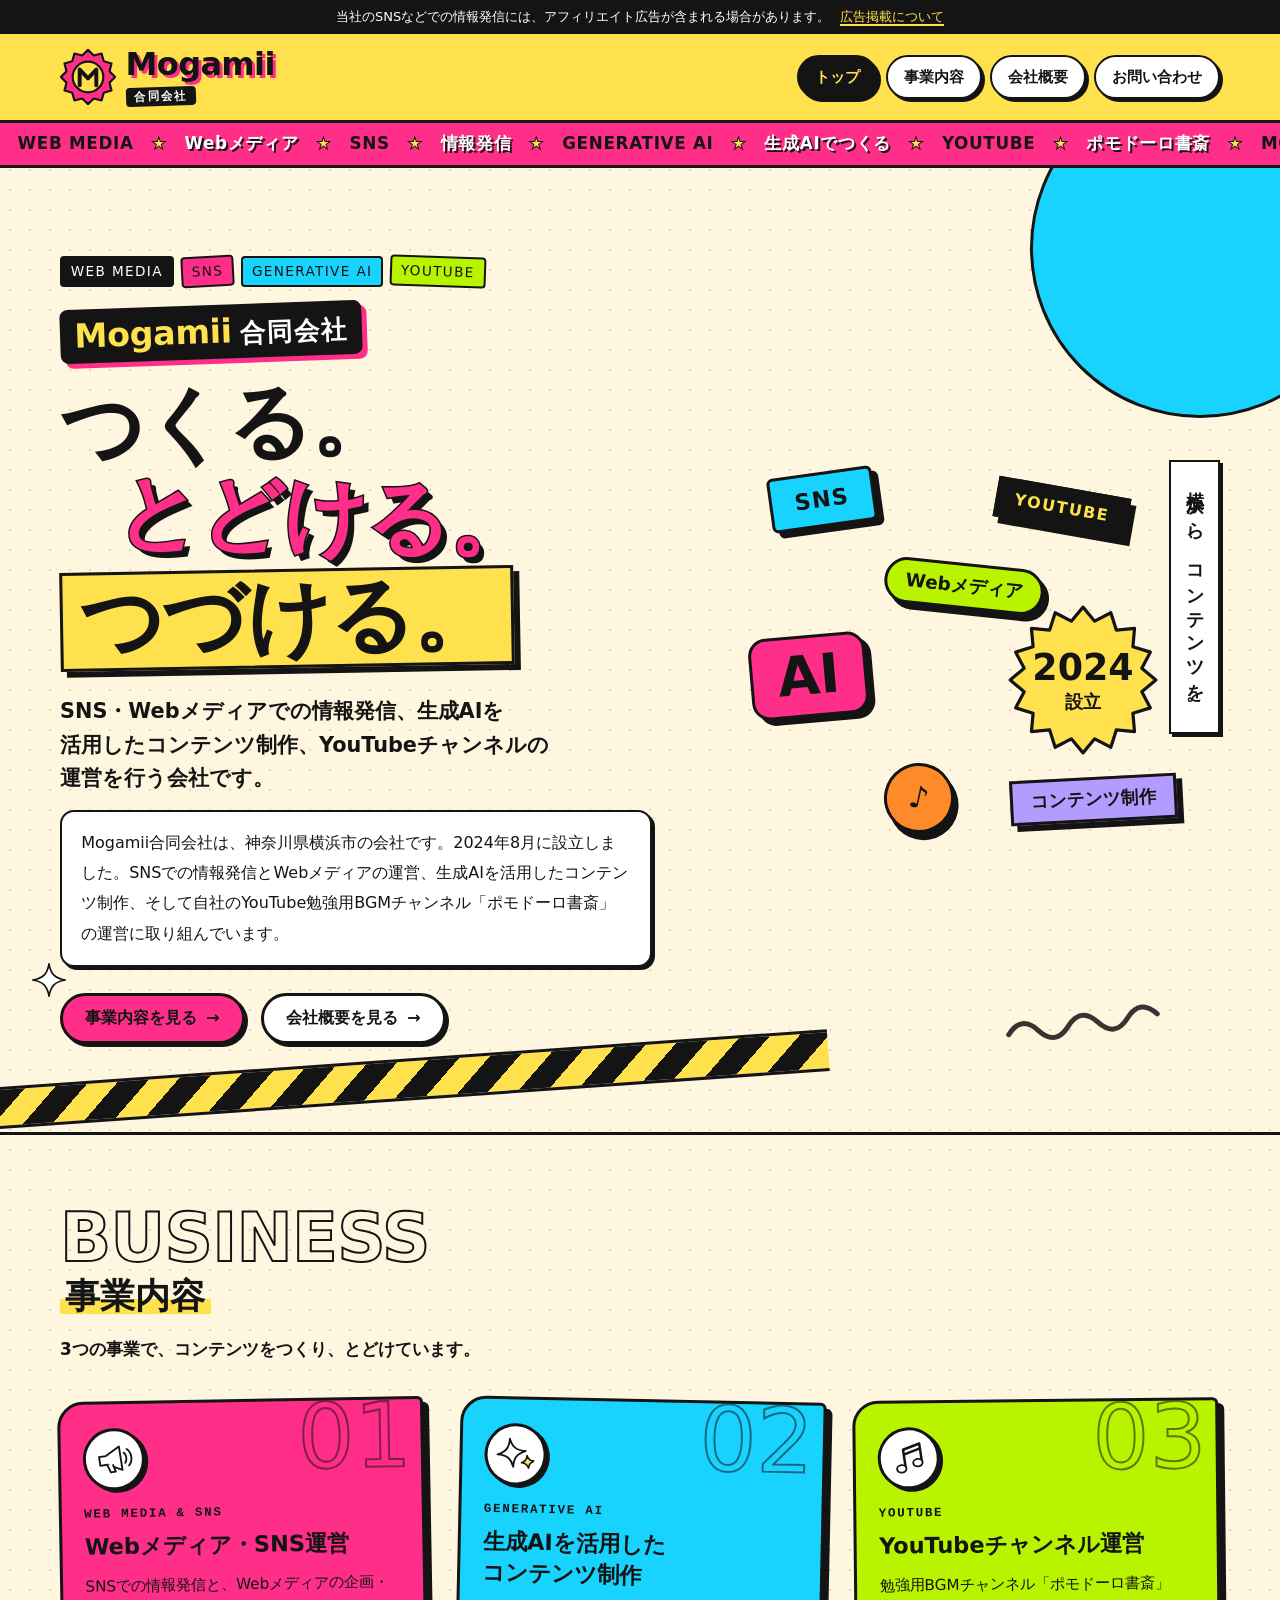
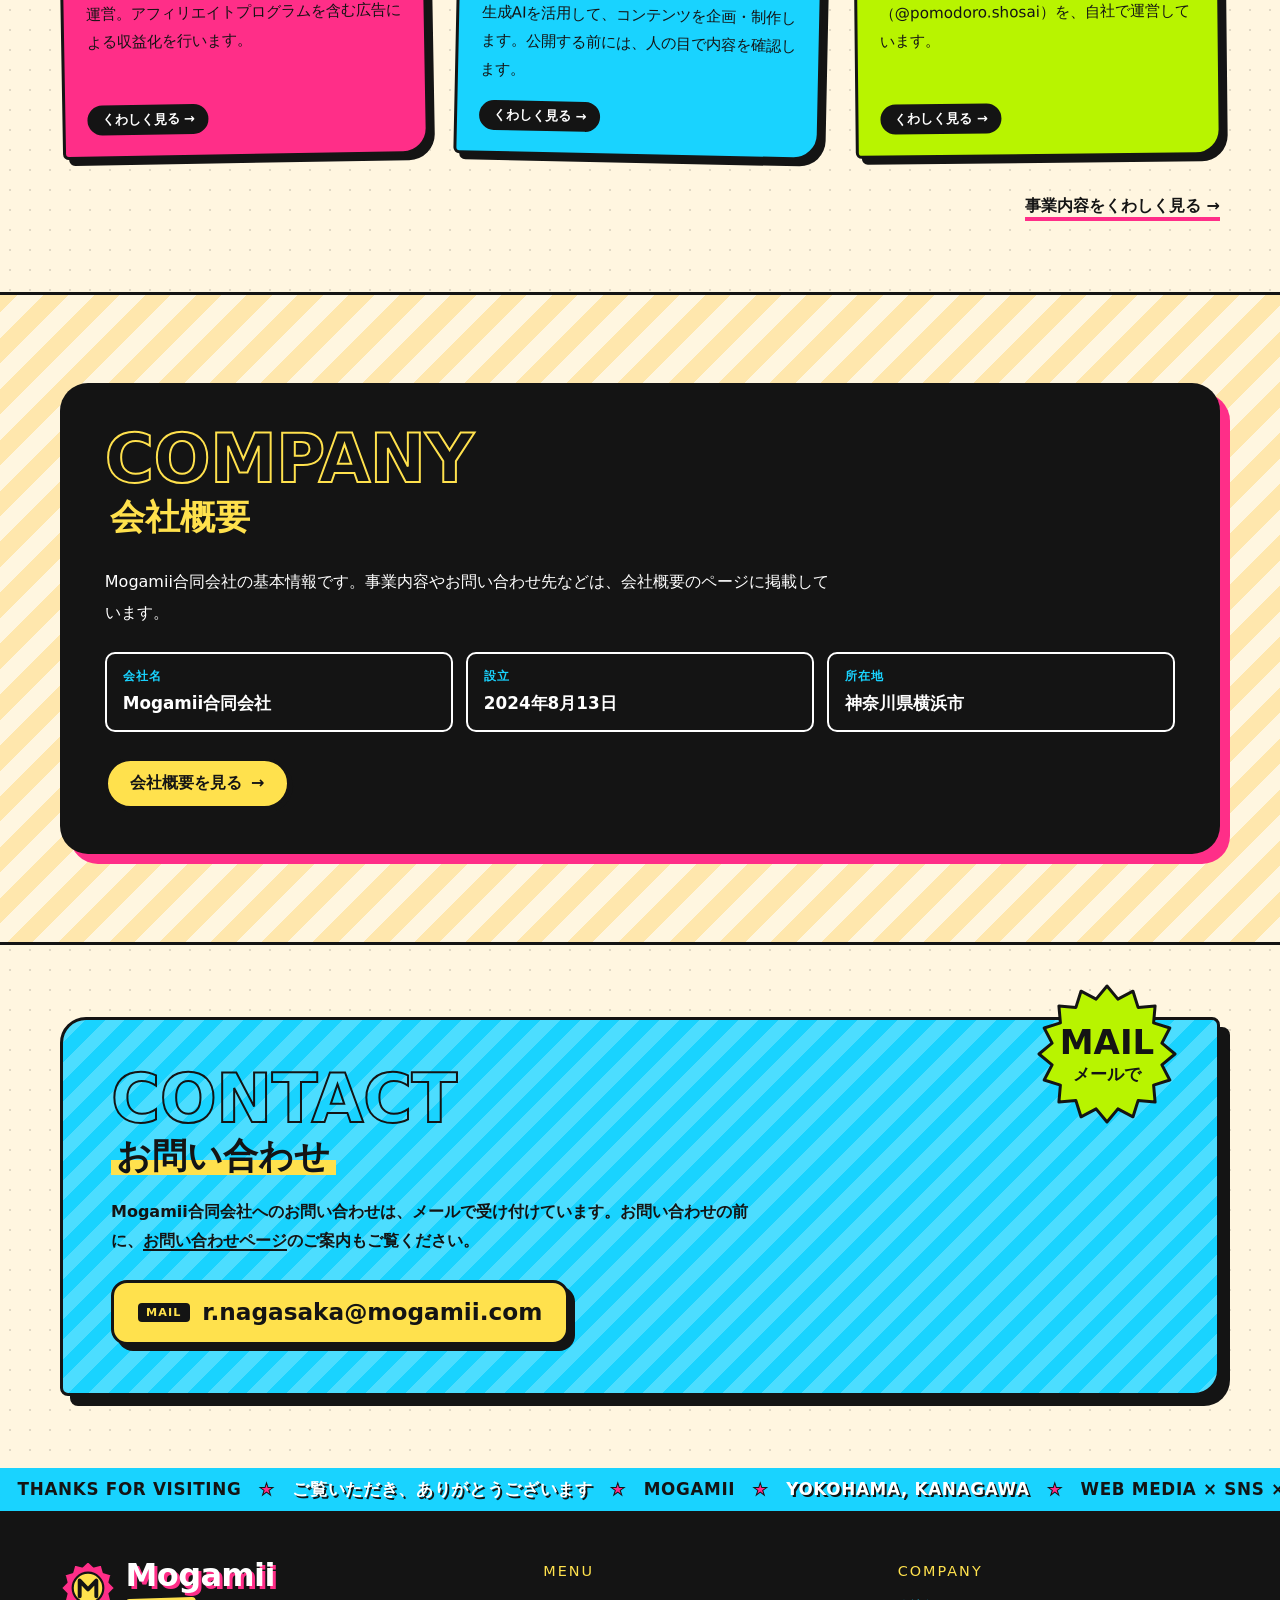
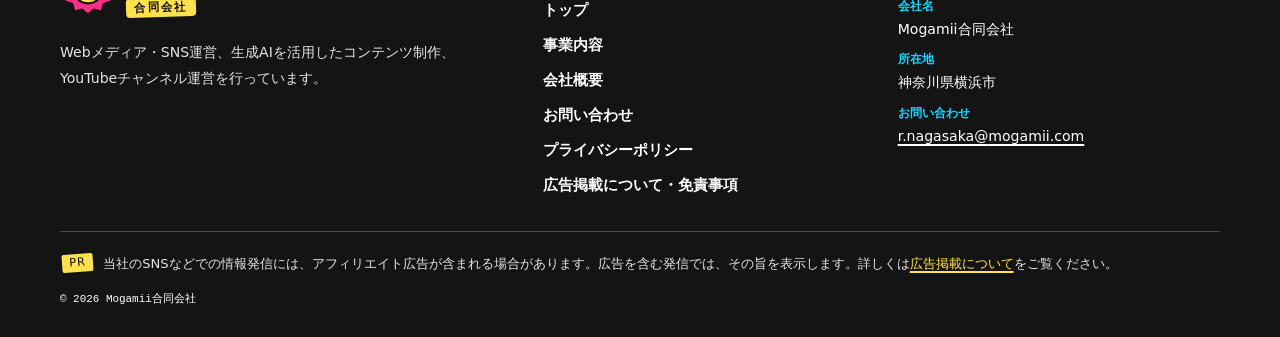
==== index.html @ dd539e70 "Mogamii company site" ====
<!doctype html>
<html lang="ja">
<head>
<meta charset="utf-8">
<meta name="viewport" content="width=device-width, initial-scale=1">
<title>Mogamii合同会社｜Webメディア・SNS運営、生成AIコンテンツ制作、YouTubeチャンネル運営</title>
<meta name="description" content="Mogamii合同会社（神奈川県横浜市）の公式サイトです。Webメディア・SNS運営、生成AIを活用したコンテンツ制作、YouTubeの勉強用BGMチャンネル「ポモドーロ書斎」の運営を行っています。">
<link rel="canonical" href="https://mogamii.com/">
<meta property="og:type" content="website">
<meta property="og:site_name" content="Mogamii合同会社">
<meta property="og:title" content="Mogamii合同会社｜Webメディア・SNS運営、生成AIコンテンツ制作、YouTubeチャンネル運営">
<meta property="og:description" content="Mogamii合同会社（神奈川県横浜市）の公式サイトです。Webメディア・SNS運営、生成AIを活用したコンテンツ制作、YouTubeの勉強用BGMチャンネル「ポモドーロ書斎」の運営を行っています。">
<meta property="og:url" content="https://mogamii.com/">
<meta property="og:locale" content="ja_JP">
<meta name="twitter:card" content="summary">
<meta name="theme-color" content="#ff2e88">
<link rel="icon" href="favicon.svg" type="image/svg+xml">
<link rel="stylesheet" href="assets/style.css">
</head>
<body>
<a class="skip-link" href="#main">本文へスキップ</a>
<div class="adbar"><p>当社のSNSなどでの情報発信には、アフィリエイト広告が含まれる場合があります。<a href="disclaimer.html#ad">広告掲載について</a></p></div>
<header class="site-header">
  <div class="container site-header__inner">
    <a class="logo " href="index.html"><svg class="logo__mark" viewBox="0 0 64 64" width="56" height="56" aria-hidden="true" focusable="false"><polygon points="32.0,1.0 38.6,7.4 47.5,5.2 50.0,14.0 58.8,16.5 56.6,25.4 63.0,32.0 56.6,38.6 58.8,47.5 50.0,50.0 47.5,58.8 38.6,56.6 32.0,63.0 25.4,56.6 16.5,58.8 14.0,50.0 5.2,47.5 7.4,38.6 1.0,32.0 7.4,25.4 5.2,16.5 14.0,14.0 16.5,5.2 25.4,7.4" fill="#ff2e88" stroke="#141414" stroke-width="2.5" stroke-linejoin="round"/><circle cx="32" cy="32" r="17.5" fill="#ffe14d" stroke="#141414" stroke-width="2.5"/><path d="M22.5 41.5V23.5l9.5 10 9.5-10v18" fill="none" stroke="#141414" stroke-width="4.5" stroke-linecap="round" stroke-linejoin="round"/></svg><span class="logo__text"><span class="logo__word">Mogamii</span><span class="logo__tag">合同会社</span></span></a>
    <nav class="gnav" aria-label="メインメニュー"><ul><li><a href="index.html" aria-current="page">トップ</a></li><li><a href="services.html">事業内容</a></li><li><a href="company.html">会社概要</a></li><li><a href="contact.html">お問い合わせ</a></li></ul></nav>
  </div>
  <div class="marquee " aria-hidden="true"><div class="marquee__track"><div class="marquee__group"><span class="marquee__item">WEB MEDIA</span><span class="marquee__sep">★</span><span class="marquee__item">Webメディア</span><span class="marquee__sep">★</span><span class="marquee__item">SNS</span><span class="marquee__sep">★</span><span class="marquee__item">情報発信</span><span class="marquee__sep">★</span><span class="marquee__item">GENERATIVE AI</span><span class="marquee__sep">★</span><span class="marquee__item">生成AIでつくる</span><span class="marquee__sep">★</span><span class="marquee__item">YOUTUBE</span><span class="marquee__sep">★</span><span class="marquee__item">ポモドーロ書斎</span><span class="marquee__sep">★</span><span class="marquee__item">MOGAMII</span><span class="marquee__sep">★</span><span class="marquee__item">つくる・とどける・つづける</span><span class="marquee__sep">★</span><span class="marquee__item">WEB MEDIA</span><span class="marquee__sep">★</span><span class="marquee__item">Webメディア</span><span class="marquee__sep">★</span><span class="marquee__item">SNS</span><span class="marquee__sep">★</span><span class="marquee__item">情報発信</span><span class="marquee__sep">★</span><span class="marquee__item">GENERATIVE AI</span><span class="marquee__sep">★</span><span class="marquee__item">生成AIでつくる</span><span class="marquee__sep">★</span><span class="marquee__item">YOUTUBE</span><span class="marquee__sep">★</span><span class="marquee__item">ポモドーロ書斎</span><span class="marquee__sep">★</span><span class="marquee__item">MOGAMII</span><span class="marquee__sep">★</span><span class="marquee__item">つくる・とどける・つづける</span><span class="marquee__sep">★</span></div><div class="marquee__group"><span class="marquee__item">WEB MEDIA</span><span class="marquee__sep">★</span><span class="marquee__item">Webメディア</span><span class="marquee__sep">★</span><span class="marquee__item">SNS</span><span class="marquee__sep">★</span><span class="marquee__item">情報発信</span><span class="marquee__sep">★</span><span class="marquee__item">GENERATIVE AI</span><span class="marquee__sep">★</span><span class="marquee__item">生成AIでつくる</span><span class="marquee__sep">★</span><span class="marquee__item">YOUTUBE</span><span class="marquee__sep">★</span><span class="marquee__item">ポモドーロ書斎</span><span class="marquee__sep">★</span><span class="marquee__item">MOGAMII</span><span class="marquee__sep">★</span><span class="marquee__item">つくる・とどける・つづける</span><span class="marquee__sep">★</span><span class="marquee__item">WEB MEDIA</span><span class="marquee__sep">★</span><span class="marquee__item">Webメディア</span><span class="marquee__sep">★</span><span class="marquee__item">SNS</span><span class="marquee__sep">★</span><span class="marquee__item">情報発信</span><span class="marquee__sep">★</span><span class="marquee__item">GENERATIVE AI</span><span class="marquee__sep">★</span><span class="marquee__item">生成AIでつくる</span><span class="marquee__sep">★</span><span class="marquee__item">YOUTUBE</span><span class="marquee__sep">★</span><span class="marquee__item">ポモドーロ書斎</span><span class="marquee__sep">★</span><span class="marquee__item">MOGAMII</span><span class="marquee__sep">★</span><span class="marquee__item">つくる・とどける・つづける</span><span class="marquee__sep">★</span></div></div></div>
</header>
<main id="main" class="main">
<section class="hero" aria-labelledby="hero-title">
  <div class="container hero__inner">
    <div class="hero__copy">
      <p class="hero__kicker"><span>WEB MEDIA</span><span>SNS</span><span>GENERATIVE AI</span><span>YOUTUBE</span></p>
      <h1 class="hero__title" id="hero-title"><span class="hero__name"><span class="hero__name-en">Mogamii</span>合同会社</span><span class="ht ht--1">つくる。</span><span class="ht ht--2"><span class="ht-outline">とどける。</span></span><span class="ht ht--3">つづける。</span></h1>
      <p class="hero__sub">SNS・Webメディアでの情報発信、生成AIを活用したコンテンツ制作、YouTubeチャンネルの運営を行う会社です。</p>
      <p class="hero__lead">Mogamii合同会社は、神奈川県横浜市の会社です。2024年8月に設立しました。SNSでの情報発信とWebメディアの運営、生成AIを活用したコンテンツ制作、そして自社のYouTube勉強用BGMチャンネル「ポモドーロ書斎」の運営に取り組んでいます。</p>
      <ul class="hero__actions">
        <li><a class="btn btn--pink" href="services.html">事業内容を見る<span aria-hidden="true"> →</span></a></li>
        <li><a class="btn" href="company.html">会社概要を見る<span aria-hidden="true"> →</span></a></li>
      </ul>
    </div>
    <div class="hero__art" aria-hidden="true">
      <div class="collage">
        <span class="chip chip--1">SNS</span>
        <span class="chip chip--2">Webメディア</span>
        <span class="chip chip--3">AI</span>
        <span class="chip chip--4">コンテンツ制作</span>
        <span class="chip chip--5">YOUTUBE</span>
        <span class="chip chip--6">♪</span>
        <svg class="burst collage__burst" viewBox="0 0 140 140" width="140" height="140" aria-hidden="true" focusable="false"><polygon points="70.0,2.0 80.9,15.1 96.0,7.2 101.1,23.4 118.1,21.9 116.6,38.9 132.8,44.0 124.9,59.1 138.0,70.0 124.9,80.9 132.8,96.0 116.6,101.1 118.1,118.1 101.1,116.6 96.0,132.8 80.9,124.9 70.0,138.0 59.1,124.9 44.0,132.8 38.9,116.6 21.9,118.1 23.4,101.1 7.2,96.0 15.1,80.9 2.0,70.0 15.1,59.1 7.2,44.0 23.4,38.9 21.9,21.9 38.9,23.4 44.0,7.2 59.1,15.1" fill="#ffe14d" stroke="#141414" stroke-width="3" stroke-linejoin="round"/><text x="70" y="70" text-anchor="middle" class="burst__l1">2024</text><text x="70" y="96" text-anchor="middle" class="burst__l2">設立</text></svg>
        <p class="hero__vertical">横浜から、コンテンツを。</p>
      </div>
    </div>
  </div>
  <svg class="deco deco--a" viewBox="0 0 40 40" width="40" height="40" aria-hidden="true" focusable="false"><path d="M20 1c2 12 7 17 19 19-12 2-17 7-19 19-2-12-7-17-19-19C13 18 18 13 20 1z" fill="currentColor" stroke="#141414" stroke-width="2" stroke-linejoin="round"/></svg><svg class="deco deco--b" viewBox="0 0 40 40" width="40" height="40" aria-hidden="true" focusable="false"><path d="M20 1c2 12 7 17 19 19-12 2-17 7-19 19-2-12-7-17-19-19C13 18 18 13 20 1z" fill="currentColor" stroke="#141414" stroke-width="2" stroke-linejoin="round"/></svg><svg class="deco deco--c" viewBox="0 0 160 24" width="160" height="24" aria-hidden="true" focusable="false"><path d="M3 12c10-12 20-12 30 0s20 12 30 0 20-12 30 0 20 12 30 0 20-12 30 0" fill="none" stroke="currentColor" stroke-width="5" stroke-linecap="round"/></svg>
</section>
<section class="section" aria-labelledby="biz-title">
  <div class="container">
    <h2 class="section-title" id="biz-title"><span class="section-title__en">BUSINESS</span><span class="section-title__ja">事業内容</span></h2>
    <p class="section-lead">3つの事業で、コンテンツをつくり、とどけています。</p>
    <ul class="cats"><li class="cat cat--pink">
  <p class="cat__num" aria-hidden="true">01</p>
  <svg class="cat__icon" viewBox="0 0 64 64" width="64" height="64" aria-hidden="true" focusable="false"><path d="M9 25h11l23-12v38L20 39H9z" fill="#fff" stroke="#141414" stroke-width="3" stroke-linejoin="round"/><path d="M20 39l4 13h8l-3-12" fill="#fff" stroke="#141414" stroke-width="3" stroke-linejoin="round"/><path d="M49 24c4 3.5 4 13 0 16.5M54.5 19c7.5 6.5 7.5 20 0 26.5" fill="none" stroke="#141414" stroke-width="3" stroke-linecap="round"/></svg>
  <p class="cat__en" aria-hidden="true">WEB MEDIA & SNS</p>
  <h3 class="cat__name"><a href="services.html#media">Webメディア・SNS運営</a></h3>
  <p class="cat__desc">SNSでの情報発信と、Webメディアの企画・運営。アフィリエイトプログラムを含む広告による収益化を行います。</p>
  <p class="cat__more" aria-hidden="true">くわしく見る →</p>
</li><li class="cat cat--cyan">
  <p class="cat__num" aria-hidden="true">02</p>
  <svg class="cat__icon" viewBox="0 0 64 64" width="64" height="64" aria-hidden="true" focusable="false"><path d="M26 6c2.4 14 8.6 20.2 22.6 22.6-14 2.4-20.2 8.6-22.6 22.6-2.4-14-8.6-20.2-22.6-22.6C17.4 26.2 23.6 20 26 6z" fill="#fff" stroke="#141414" stroke-width="3" stroke-linejoin="round"/><path d="M50 36c1.1 6.4 3.9 9.2 10.3 10.3-6.4 1.1-9.2 3.9-10.3 10.3-1.1-6.4-3.9-9.2-10.3-10.3C46.1 45.2 48.9 42.4 50 36z" fill="#ffe14d" stroke="#141414" stroke-width="2.5" stroke-linejoin="round"/></svg>
  <p class="cat__en" aria-hidden="true">GENERATIVE AI</p>
  <h3 class="cat__name"><a href="services.html#ai">生成AIを活用したコンテンツ制作</a></h3>
  <p class="cat__desc">生成AIを活用して、コンテンツを企画・制作します。公開する前には、人の目で内容を確認します。</p>
  <p class="cat__more" aria-hidden="true">くわしく見る →</p>
</li><li class="cat cat--lime">
  <p class="cat__num" aria-hidden="true">03</p>
  <svg class="cat__icon" viewBox="0 0 64 64" width="64" height="64" aria-hidden="true" focusable="false"><path d="M25 47V17l27-6v30" fill="none" stroke="#141414" stroke-width="4" stroke-linejoin="round" stroke-linecap="round"/><path d="M25 25l27-6" fill="none" stroke="#141414" stroke-width="4"/><ellipse cx="18.5" cy="47" rx="7.5" ry="6" fill="#fff" stroke="#141414" stroke-width="3"/><ellipse cx="45.5" cy="41" rx="7.5" ry="6" fill="#fff" stroke="#141414" stroke-width="3"/></svg>
  <p class="cat__en" aria-hidden="true">YOUTUBE</p>
  <h3 class="cat__name"><a href="services.html#youtube">YouTubeチャンネル運営</a></h3>
  <p class="cat__desc">勉強用BGMチャンネル「ポモドーロ書斎」（@pomodoro.shosai）を、自社で運営しています。</p>
  <p class="cat__more" aria-hidden="true">くわしく見る →</p>
</li></ul>
    <p class="more"><a class="more-link" href="services.html">事業内容をくわしく見る<span aria-hidden="true"> →</span></a></p>
  </div>
</section>
<section class="section section--stripe section--owner" aria-labelledby="owner-title">
  <div class="container">
    <div class="owner-box">
      <h2 class="section-title" id="owner-title"><span class="section-title__en">COMPANY</span><span class="section-title__ja">会社概要</span></h2>
      <p>Mogamii合同会社の基本情報です。事業内容やお問い合わせ先などは、会社概要のページに掲載しています。</p>
      <dl class="owner-facts">
        <div><dt>会社名</dt><dd>Mogamii合同会社</dd></div>
        <div><dt>設立</dt><dd><time datetime="2024-08-13">2024年8月13日</time></dd></div>
        <div><dt>所在地</dt><dd>神奈川県横浜市</dd></div>
      </dl>
      <p class="owner-cta"><a class="btn btn--yellow" href="company.html">会社概要を見る<span aria-hidden="true"> →</span></a></p>
    </div>
  </div>
</section>
<section class="section section--cta" aria-labelledby="cta-title">
  <div class="container">
    <div class="cta-box">
      <h2 class="section-title" id="cta-title"><span class="section-title__en">CONTACT</span><span class="section-title__ja">お問い合わせ</span></h2>
      <p class="cta-box__text">Mogamii合同会社へのお問い合わせは、メールで受け付けています。お問い合わせの前に、<a href="contact.html">お問い合わせページ</a>のご案内もご覧ください。</p>
      <p class="cta-box__mail"><a class="btn btn--yellow btn--lg" href="mailto:r.nagasaka@mogamii.com"><span class="btn__label" aria-hidden="true">MAIL</span>r.nagasaka@<wbr>mogamii.com</a></p>
      <svg class="burst cta-box__burst" viewBox="0 0 140 140" width="140" height="140" aria-hidden="true" focusable="false"><polygon points="70.0,2.0 80.9,15.1 96.0,7.2 101.1,23.4 118.1,21.9 116.6,38.9 132.8,44.0 124.9,59.1 138.0,70.0 124.9,80.9 132.8,96.0 116.6,101.1 118.1,118.1 101.1,116.6 96.0,132.8 80.9,124.9 70.0,138.0 59.1,124.9 44.0,132.8 38.9,116.6 21.9,118.1 23.4,101.1 7.2,96.0 15.1,80.9 2.0,70.0 15.1,59.1 7.2,44.0 23.4,38.9 21.9,21.9 38.9,23.4 44.0,7.2 59.1,15.1" fill="#b8f400" stroke="#141414" stroke-width="3" stroke-linejoin="round"/><text x="70" y="70" text-anchor="middle" class="burst__l1">MAIL</text><text x="70" y="96" text-anchor="middle" class="burst__l2">メールで</text></svg>
    </div>
  </div>
</section>
</main>
<footer class="site-footer">
  <div class="marquee marquee--rev" aria-hidden="true"><div class="marquee__track"><div class="marquee__group"><span class="marquee__item">THANKS FOR VISITING</span><span class="marquee__sep">★</span><span class="marquee__item">ご覧いただき、ありがとうございます</span><span class="marquee__sep">★</span><span class="marquee__item">MOGAMII</span><span class="marquee__sep">★</span><span class="marquee__item">YOKOHAMA, KANAGAWA</span><span class="marquee__sep">★</span><span class="marquee__item">WEB MEDIA × SNS × AI × YOUTUBE</span><span class="marquee__sep">★</span><span class="marquee__item">お問い合わせはメールで</span><span class="marquee__sep">★</span><span class="marquee__item">THANKS FOR VISITING</span><span class="marquee__sep">★</span><span class="marquee__item">ご覧いただき、ありがとうございます</span><span class="marquee__sep">★</span><span class="marquee__item">MOGAMII</span><span class="marquee__sep">★</span><span class="marquee__item">YOKOHAMA, KANAGAWA</span><span class="marquee__sep">★</span><span class="marquee__item">WEB MEDIA × SNS × AI × YOUTUBE</span><span class="marquee__sep">★</span><span class="marquee__item">お問い合わせはメールで</span><span class="marquee__sep">★</span></div><div class="marquee__group"><span class="marquee__item">THANKS FOR VISITING</span><span class="marquee__sep">★</span><span class="marquee__item">ご覧いただき、ありがとうございます</span><span class="marquee__sep">★</span><span class="marquee__item">MOGAMII</span><span class="marquee__sep">★</span><span class="marquee__item">YOKOHAMA, KANAGAWA</span><span class="marquee__sep">★</span><span class="marquee__item">WEB MEDIA × SNS × AI × YOUTUBE</span><span class="marquee__sep">★</span><span class="marquee__item">お問い合わせはメールで</span><span class="marquee__sep">★</span><span class="marquee__item">THANKS FOR VISITING</span><span class="marquee__sep">★</span><span class="marquee__item">ご覧いただき、ありがとうございます</span><span class="marquee__sep">★</span><span class="marquee__item">MOGAMII</span><span class="marquee__sep">★</span><span class="marquee__item">YOKOHAMA, KANAGAWA</span><span class="marquee__sep">★</span><span class="marquee__item">WEB MEDIA × SNS × AI × YOUTUBE</span><span class="marquee__sep">★</span><span class="marquee__item">お問い合わせはメールで</span><span class="marquee__sep">★</span></div></div></div>
  <div class="container footer-grid">
    <div class="footer-brand">
      <a class="logo logo--footer" href="index.html"><svg class="logo__mark" viewBox="0 0 64 64" width="56" height="56" aria-hidden="true" focusable="false"><polygon points="32.0,1.0 38.6,7.4 47.5,5.2 50.0,14.0 58.8,16.5 56.6,25.4 63.0,32.0 56.6,38.6 58.8,47.5 50.0,50.0 47.5,58.8 38.6,56.6 32.0,63.0 25.4,56.6 16.5,58.8 14.0,50.0 5.2,47.5 7.4,38.6 1.0,32.0 7.4,25.4 5.2,16.5 14.0,14.0 16.5,5.2 25.4,7.4" fill="#ff2e88" stroke="#141414" stroke-width="2.5" stroke-linejoin="round"/><circle cx="32" cy="32" r="17.5" fill="#ffe14d" stroke="#141414" stroke-width="2.5"/><path d="M22.5 41.5V23.5l9.5 10 9.5-10v18" fill="none" stroke="#141414" stroke-width="4.5" stroke-linecap="round" stroke-linejoin="round"/></svg><span class="logo__text"><span class="logo__word">Mogamii</span><span class="logo__tag">合同会社</span></span></a>
      <p>Webメディア・SNS運営、生成AIを活用したコンテンツ制作、YouTubeチャンネル運営を行っています。</p>
    </div>
    <nav class="footer-nav" aria-label="フッターメニュー">
      <p class="footer-h">MENU</p>
      <ul>
        <li><a href="index.html">トップ</a></li>
        <li><a href="services.html">事業内容</a></li>
        <li><a href="company.html">会社概要</a></li>
        <li><a href="contact.html">お問い合わせ</a></li>
        <li><a href="privacy.html">プライバシーポリシー</a></li>
        <li><a href="disclaimer.html">広告掲載について・免責事項</a></li>
      </ul>
    </nav>
    <div class="footer-company">
      <p class="footer-h">COMPANY</p>
      <dl>
        <div><dt>会社名</dt><dd>Mogamii合同会社</dd></div>
        <div><dt>所在地</dt><dd>神奈川県横浜市</dd></div>
        <div><dt>お問い合わせ</dt><dd><a href="mailto:r.nagasaka@mogamii.com">r.nagasaka@<wbr>mogamii.com</a></dd></div>
      </dl>
    </div>
  </div>
  <div class="container footer-bottom">
    <p class="footer-pr"><span class="pr-badge">PR</span>当社のSNSなどでの情報発信には、アフィリエイト広告が含まれる場合があります。広告を含む発信では、その旨を表示します。詳しくは<a href="disclaimer.html#ad">広告掲載について</a>をご覧ください。</p>
    <p class="copyright"><small>© 2026 Mogamii合同会社</small></p>
  </div>
</footer>
</body>
</html>
---- assets/style.css ----
@charset "UTF-8";
/* =========================================================
   Mogamii合同会社 — common stylesheet
   外部フォント・CDN不使用。日本語はシステムフォントのみ。
   ※このファイルが原本。public/assets/ にはビルド時にコピーされる。
   ========================================================= */

:root {
  --ink: #141414;
  --paper: #fff6e0;
  --white: #ffffff;
  --pink: #ff2e88;
  --yellow: #ffe14d;
  --cyan: #19d3ff;
  --lime: #b8f400;
  --orange: #ff8a2a;
  --violet: #b49cff;
  --link: #0b4fd6;
  --muted: #3f3f3f;
  --line: 3px solid var(--ink);
  --shadow: 6px 6px 0 var(--ink);
  --shadow-sm: 3px 3px 0 var(--ink);
  --radius: 14px;
  --spring: cubic-bezier(.3, 1.6, .5, 1);
  --font-sans: "Hiragino Sans", "Hiragino Kaku Gothic ProN", "Noto Sans JP", "Noto Sans CJK JP", "Yu Gothic UI", "Yu Gothic", YuGothic, Meiryo, system-ui, sans-serif;
  --font-serif: "Hiragino Mincho ProN", "Yu Mincho", YuMincho, "Noto Serif JP", "Noto Serif CJK JP", serif;
  --font-display: "Arial Black", "Helvetica Neue", Impact, "Hiragino Sans", system-ui, sans-serif;
  --font-mono: ui-monospace, SFMono-Regular, Menlo, Consolas, "Liberation Mono", monospace;
}

/* ---------- base ---------- */
*, *::before, *::after { box-sizing: border-box; }
html { -webkit-text-size-adjust: 100%; text-size-adjust: 100%; scroll-behavior: smooth; }
body {
  margin: 0;
  overflow-x: hidden;
  font-family: var(--font-sans);
  font-size: 1rem;
  line-height: 1.75;
  color: var(--ink);
  background-color: var(--paper);
  background-image: radial-gradient(rgba(20, 20, 20, .13) 1.2px, transparent 1.4px);
  background-size: 20px 20px;
}
img, svg { max-width: 100%; }
a { color: inherit; text-decoration-thickness: 2px; text-underline-offset: 3px; }
a:hover { text-decoration-color: var(--pink); }
:focus-visible { outline: 3px solid #1f5bff; outline-offset: 3px; }
::selection { background: var(--pink); color: var(--ink); }
h1, h2, h3, .hero__title { font-feature-settings: "palt" 1; }
h1, h2, h3, .hero__sub, .page-hero__lead, .section-lead, .svc__lead { word-break: auto-phrase; text-wrap: pretty; }
.container { width: min(1160px, 100% - 2.5rem); margin-inline: auto; }

.sr-only {
  position: absolute !important; width: 1px; height: 1px; margin: -1px; padding: 0;
  overflow: hidden; clip: rect(0 0 0 0); clip-path: inset(50%); white-space: nowrap; border: 0;
}
.skip-link {
  position: absolute; left: 1rem; top: -120px; z-index: 100;
  padding: .5rem 1rem; border-radius: 8px;
  background: var(--ink); color: var(--yellow); font-weight: 700;
}
.skip-link:focus { top: 1rem; }

/* ---------- ad notice bar ---------- */
.adbar { padding: .35rem 1rem; background: var(--ink); color: var(--white); font-size: .8125rem; text-align: center; }
.adbar p { margin: 0; }
.adbar a { display: inline-block; margin-left: .75em; color: var(--yellow); }

/* ---------- header / logo / nav ---------- */
.site-header { position: relative; background: var(--yellow); border-bottom: var(--line); }
.site-header__inner {
  display: flex; flex-wrap: wrap; align-items: center; justify-content: space-between;
  gap: .75rem 1.5rem; padding-block: .9rem;
}
.logo { display: inline-flex; align-items: center; gap: .6rem; text-decoration: none; }
.logo__mark { width: 56px; height: 56px; flex-shrink: 0; transition: transform .45s var(--spring); }
.logo:hover .logo__mark { transform: rotate(-24deg) scale(1.08); }
.logo__text { display: flex; flex-direction: column; line-height: 1; }
.logo__word {
  font-family: var(--font-display); font-weight: 900; font-size: 2rem; letter-spacing: -.02em;
  color: var(--ink); text-shadow: 3px 3px 0 var(--pink);
}
.logo__tag {
  align-self: flex-start; margin-top: .4rem; padding: .22rem .5rem; border-radius: 4px;
  background: var(--ink); color: var(--white); font-size: .72rem; font-weight: 700; letter-spacing: .12em;
  transform: rotate(-2deg);
}
.gnav ul { display: flex; flex-wrap: wrap; gap: .5rem; margin: 0; padding: 0; list-style: none; }
.gnav a {
  display: inline-block; padding: .45rem 1rem;
  background: var(--white); border: 2px solid var(--ink); border-radius: 999px; box-shadow: var(--shadow-sm);
  font-size: .92rem; font-weight: 800; text-decoration: none; white-space: nowrap;
  transition: transform .15s, box-shadow .15s, background-color .15s;
}
.gnav a:hover { transform: translate(-2px, -2px) rotate(-3deg); box-shadow: 5px 5px 0 var(--ink); }
.gnav li:nth-child(1) a:hover { background: var(--pink); }
.gnav li:nth-child(2) a:hover { background: var(--cyan); }
.gnav li:nth-child(3) a:hover { background: var(--lime); }
.gnav li:nth-child(4) a:hover { background: var(--orange); }
.gnav a[aria-current="page"] { background: var(--ink); color: var(--yellow); }

/* ---------- marquee ---------- */
.marquee {
  overflow: hidden; border-top: var(--line); background: var(--pink); color: var(--ink);
  font-family: var(--font-display); font-weight: 900; font-size: 1.05rem; letter-spacing: .04em; white-space: nowrap;
}
.marquee__track { display: flex; width: max-content; animation: marquee 60s linear infinite; }
.marquee__group { display: flex; flex-shrink: 0; align-items: center; }
.marquee__item { padding: .42rem 0 .42rem 1.1rem; }
.marquee__item:nth-of-type(4n+3) { color: var(--white); text-shadow: 2px 2px 0 var(--ink); }
.marquee__sep { padding-left: 1.1rem; color: var(--yellow); -webkit-text-stroke: 1px var(--ink); }
.marquee--rev { border-top: 0; border-bottom: var(--line); background: var(--cyan); }
.marquee--rev .marquee__track { animation-direction: reverse; animation-duration: 70s; }
.marquee--rev .marquee__sep { color: var(--pink); }
@keyframes marquee { to { transform: translateX(-50%); } }

/* ---------- stickers / buttons / decorations ---------- */
.sticker {
  display: inline-block; padding: .35rem .9rem;
  background: var(--white); color: var(--ink); border: 2.5px solid var(--ink); border-radius: 999px; box-shadow: var(--shadow-sm);
  font-size: .9rem; font-weight: 900; line-height: 1.35; text-decoration: none;
  transform: rotate(var(--tilt, -3deg));
  transition: transform .2s var(--spring), box-shadow .2s;
}
a.sticker:hover { transform: rotate(0) scale(1.07); box-shadow: 5px 5px 0 var(--ink); }
.sticker--yellow { background: var(--yellow); }
.sticker--pink { background: var(--pink); }
.sticker--cyan { background: var(--cyan); }
.sticker--lime { background: var(--lime); }
.sticker--violet { background: var(--violet); }
.sticker--orange { background: var(--orange); }
.sticker--ink { background: var(--ink); color: var(--white); }

.btn {
  display: inline-flex; align-items: center; justify-content: center; gap: .55em;
  padding: .72rem 1.4rem; background: var(--white); color: var(--ink);
  border: var(--line); border-radius: 999px; box-shadow: var(--shadow-sm);
  font-weight: 900; line-height: 1.4; text-decoration: none;
  transition: transform .2s var(--spring), box-shadow .2s, background-color .2s;
}
.btn:hover { transform: translate(-2px, -3px) rotate(-2deg); box-shadow: 6px 7px 0 var(--ink); }
.btn--pink { background: var(--pink); }
.btn--yellow { background: var(--yellow); }
.btn--ink { background: var(--ink); color: var(--white); box-shadow: 4px 4px 0 var(--pink); }
.btn--ink:hover { background: #2b2b2b; box-shadow: 7px 7px 0 var(--pink); }
.btn--lg {
  padding: .85rem 1.5rem; border-radius: 16px; box-shadow: var(--shadow);
  font-size: clamp(1.02rem, 3.4vw, 1.45rem); overflow-wrap: anywhere; text-align: left;
}
.btn__label {
  flex-shrink: 0; padding: .12rem .5rem; border-radius: 4px;
  background: var(--ink); color: var(--yellow); font-family: var(--font-display); font-size: .7rem; letter-spacing: .1em;
}

.deco { position: absolute; z-index: 0; height: auto; pointer-events: none; }
.deco--a { top: 14%; right: 5%; width: 62px; color: var(--pink); animation: spin 16s linear infinite; }
.deco--b { bottom: 14%; left: 2.5%; width: 34px; color: var(--white); animation: spin 11s linear infinite reverse; }
.deco--c { right: 9%; bottom: 10%; width: 160px; color: var(--ink); transform: rotate(-8deg); opacity: .85; }
@keyframes spin { to { transform: rotate(360deg); } }
@keyframes float { 50% { translate: 0 -8px; } }
@keyframes wobble { 0%, 100% { transform: rotate(12deg) scale(1); } 50% { transform: rotate(-6deg) scale(1.06); } }

/* ---------- section ---------- */
.section { position: relative; padding-block: clamp(2.5rem, 6vw, 4.5rem); scroll-margin-top: 1rem; }
.section-title {
  display: flex; flex-direction: column; align-items: flex-start; gap: .1rem;
  margin: 0 0 1.75rem; font-size: clamp(1.5rem, 3.4vw, 2.2rem); font-weight: 900; line-height: 1.3;
}
.section-title__en {
  font-family: var(--font-display); font-size: clamp(2.1rem, 6.5vw, 4.2rem); line-height: .95; letter-spacing: -.01em;
  color: transparent; -webkit-text-stroke: 2px var(--ink);
}
.section-title__ja {
  padding-inline: .15em;
  background: linear-gradient(transparent 58%, var(--yellow) 58%, var(--yellow) 92%, transparent 92%);
}
.section-lead { max-width: 42rem; margin: -.8rem 0 2.2rem; font-size: 1.05rem; font-weight: 700; line-height: 1.8; }
.section--stripe {
  border-block: var(--line);
  background: repeating-linear-gradient(-45deg, var(--paper) 0 18px, #ffe7ad 18px 36px);
}
.more { margin: 2.2rem 0 0; text-align: right; }
.more-link {
  font-weight: 900; text-decoration: underline; text-decoration-color: var(--pink);
  text-decoration-thickness: 4px; text-underline-offset: 6px;
}
.more-link:hover { background: var(--yellow); }

/* ---------- hero (top page) ---------- */
.hero { position: relative; overflow: hidden; padding-block: clamp(2.5rem, 7vw, 5.5rem); border-bottom: var(--line); }
.hero::before {
  content: ""; position: absolute; z-index: 0; left: -10%; bottom: -6px; width: 75%; height: 42px;
  background: repeating-linear-gradient(-45deg, var(--yellow) 0 22px, var(--ink) 22px 44px);
  border-block: 3px solid var(--ink); transform: rotate(-4deg); transform-origin: left bottom;
}
.hero::after {
  content: ""; position: absolute; z-index: 0; top: -90px; right: -90px; width: 340px; height: 340px;
  border: var(--line); border-radius: 50%; background: var(--cyan);
}
.hero__inner {
  position: relative; z-index: 1; display: grid; grid-template-columns: minmax(0, 1.35fr) minmax(0, 1fr);
  gap: 2rem; align-items: center;
}
.hero__kicker { display: flex; flex-wrap: wrap; gap: .45rem; margin: 0 0 1.1rem; font-family: var(--font-display); font-size: .85rem; letter-spacing: .1em; }
.hero__kicker span { padding: .1rem .55rem; background: var(--white); border: 2px solid var(--ink); border-radius: 4px; }
.hero__kicker span:nth-child(1) { background: var(--ink); color: var(--white); }
.hero__kicker span:nth-child(2) { background: var(--pink); transform: rotate(-3deg); }
.hero__kicker span:nth-child(3) { background: var(--cyan); }
.hero__kicker span:nth-child(4) { background: var(--lime); transform: rotate(2deg); }
.hero__title { margin: 0; font-size: clamp(2.5rem, 7vw, 5.2rem); font-weight: 900; line-height: 1.12; letter-spacing: -.02em; }
.hero__name {
  display: flex; flex-wrap: wrap; align-items: baseline; gap: .3em; width: fit-content; margin: 0 0 1.1rem;
  padding: .3rem .9rem .4rem; background: var(--ink); color: var(--white); border-radius: 8px; box-shadow: 5px 5px 0 var(--pink);
  font-size: clamp(1.15rem, 2.8vw, 1.6rem); line-height: 1.3; letter-spacing: .04em; transform: rotate(-2deg);
}
.hero__name-en { font-family: var(--font-display); font-size: 1.3em; letter-spacing: -.01em; color: var(--yellow); }
.ht { display: block; width: fit-content; }
.ht--1 { transform: rotate(-2deg); }
.ht--2 { margin-left: clamp(.8rem, 5vw, 3.5rem); transform: rotate(1.5deg); }
.ht-outline {
  font-family: var(--font-display); color: var(--pink);
  -webkit-text-stroke: 3px var(--ink); paint-order: stroke fill; text-shadow: 6px 6px 0 var(--ink);
}
.ht--3 {
  margin-top: .35rem; padding: 0 .2em;
  font-family: var(--font-serif); font-weight: 800;
  background: var(--yellow); border: var(--line); box-shadow: var(--shadow); transform: rotate(-1deg);
}
.hero__sub { max-width: 37rem; margin: 1.7rem 0 .9rem; font-size: clamp(1.05rem, 2.2vw, 1.3rem); font-weight: 800; line-height: 1.6; }
.hero__lead {
  max-width: 37rem; margin: 0; padding: 1rem 1.2rem;
  background: var(--white); border: 2px solid var(--ink); border-radius: var(--radius); box-shadow: var(--shadow-sm);
  font-size: 1rem; line-height: 1.9;
}
.hero__actions { display: flex; flex-wrap: wrap; gap: .9rem 1rem; margin: 1.6rem 0 0; padding: 0; list-style: none; }

.hero__art { position: relative; }
.collage { position: relative; min-height: 380px; font-size: clamp(.78rem, 2.2vw, 1rem); }
.chip {
  position: absolute; display: inline-block; padding: .5em 1em;
  background: var(--white); border: var(--line); box-shadow: var(--shadow);
  font-weight: 900; line-height: 1.2; white-space: nowrap;
  transition: translate .3s var(--spring);
}
.collage:hover .chip { translate: 0 -6px; }
.chip--1 { top: 3%; left: 6%; rotate: -8deg; font-family: var(--font-display); font-size: 1.4em; letter-spacing: .06em; border-radius: 6px; background: var(--cyan); animation: float 5s ease-in-out infinite; }
.chip--2 { top: 27%; left: 30%; rotate: 6deg; font-size: 1.15em; border-radius: 999px; background: var(--lime); }
.chip--3 {
  top: 46%; left: 2%; rotate: -5deg; padding: .2em .45em; border-radius: 18px;
  font-family: var(--font-display); font-size: 3.4em; line-height: 1; background: var(--pink);
  animation: float 6s ease-in-out infinite .8s;
}
.chip--4 { right: 9%; bottom: 5%; rotate: -3deg; font-size: 1.1em; background: var(--violet); }
.chip--5 { top: 7%; right: 19%; rotate: 10deg; font-family: var(--font-display); letter-spacing: .1em; background: var(--ink); color: var(--yellow); }
.chip--6 {
  bottom: 2%; left: 30%; rotate: 12deg; display: grid; place-items: center; width: 2.3em; height: 2.3em; padding: 0;
  border-radius: 50%; font-size: 1.9em; background: var(--orange);
}
.collage__burst { position: absolute; height: auto; top: 38%; right: 13%; width: clamp(110px, 28vw, 150px); animation: wobble 6s ease-in-out infinite; }
.burst__l1 { font-family: var(--font-display); font-size: 34px; font-weight: 900; fill: var(--ink); }
.burst__l2 { font-family: var(--font-sans); font-size: 17px; font-weight: 900; fill: var(--ink); }
.hero__vertical {
  position: absolute; top: 0; right: 0; margin: 0; padding: .9em .45em;
  writing-mode: vertical-rl; text-orientation: mixed;
  background: var(--white); border: 2px solid var(--ink); box-shadow: var(--shadow-sm);
  font-family: var(--font-serif); font-size: 1.1em; font-weight: 800; letter-spacing: .2em;
}

/* ---------- business cards（トップ） ---------- */
.cats {
  display: grid; grid-template-columns: repeat(auto-fit, minmax(min(100%, 280px), 1fr));
  gap: 1.9rem; margin: 0; padding: 0; list-style: none;
}
.cat {
  --c: var(--yellow);
  position: relative; isolation: isolate; overflow: hidden; display: flex; flex-direction: column;
  padding: 1.5rem 1.4rem 1.3rem;
  background: var(--c); border: var(--line); border-radius: 26px 6px 26px 6px; box-shadow: var(--shadow);
  transform: rotate(-1deg);
  transition: transform .25s cubic-bezier(.3, 1.5, .5, 1), box-shadow .25s;
}
.cat:nth-child(2) { transform: rotate(1.2deg); }
.cat:nth-child(3) { transform: rotate(-.6deg); }
.cat:hover, .cat:focus-within { transform: translateY(-6px) rotate(-1.5deg); box-shadow: 10px 10px 0 var(--ink); }
.cat--pink { --c: var(--pink); }
.cat--cyan { --c: var(--cyan); }
.cat--lime { --c: var(--lime); }
.cat__num {
  position: absolute; z-index: -1; top: -.5rem; right: .6rem; margin: 0;
  font-family: var(--font-display); font-size: 5.6rem; line-height: 1;
  color: transparent; -webkit-text-stroke: 2px var(--ink); opacity: .55;
}
.cat__icon {
  display: block; width: 62px; height: 62px; margin: 0 0 .9rem; padding: .5rem;
  background: var(--white); border: var(--line); border-radius: 50%; box-shadow: var(--shadow-sm);
  transform: rotate(-8deg); transition: transform .4s var(--spring);
}
.cat:hover .cat__icon { transform: rotate(10deg) scale(1.1); }
.cat__en { margin: 0; font-family: var(--font-mono); font-size: .78rem; font-weight: 700; letter-spacing: .14em; }
.cat__name { margin: .3rem 0 .6rem; font-size: 1.4rem; font-weight: 900; line-height: 1.4; }
.cat__name a { text-decoration: none; }
.cat__name a::after { content: ""; position: absolute; inset: 0; border-radius: inherit; }
.cat:hover .cat__name a { text-decoration: underline; }
.cat__desc { margin: 0 0 1.1rem; font-size: .95rem; font-weight: 500; line-height: 1.85; }
.cat__more {
  align-self: flex-start; margin: auto 0 0; padding: .22rem .85rem; border-radius: 999px;
  background: var(--ink); color: var(--white); font-size: .82rem; font-weight: 800;
}

/* ---------- policy / stance ---------- */
.policy-list {
  counter-reset: pol; display: grid; grid-template-columns: repeat(auto-fit, minmax(min(100%, 260px), 1fr));
  gap: 2rem 1.4rem; margin: 0; padding: 0; list-style: none;
}
.policy-item {
  counter-increment: pol; position: relative; padding: 2.4rem 1.3rem 1.3rem;
  background: var(--white); border: var(--line); border-radius: var(--radius); box-shadow: var(--shadow-sm);
}
.policy-item::before {
  content: counter(pol, decimal-leading-zero);
  position: absolute; top: -1.3rem; left: 1rem; display: grid; place-items: center; width: 3.2rem; height: 3.2rem;
  background: var(--pink); border: var(--line); border-radius: 50%;
  font-family: var(--font-display); font-size: 1.3rem; transform: rotate(-10deg);
}
.policy-item:nth-child(2)::before { background: var(--cyan); transform: rotate(8deg); }
.policy-item:nth-child(3)::before { background: var(--lime); }
.policy-item__title { margin: 0 0 .5rem; font-size: 1.15rem; font-weight: 900; }
.policy-item p:last-child { margin: 0; font-size: .95rem; line-height: 1.85; }

/* ---------- company summary box（トップ） ---------- */
.section--owner { padding-block: clamp(3rem, 8vw, 5.5rem); }
.owner-box {
  position: relative; padding: clamp(1.5rem, 4vw, 2.8rem);
  background: var(--ink); color: var(--white); border-radius: 28px; box-shadow: 10px 10px 0 var(--pink);
}
.owner-box .section-title__en { -webkit-text-stroke-color: var(--yellow); }
.owner-box .section-title__ja { background: none; color: var(--yellow); }
.owner-box p { max-width: 46rem; line-height: 1.9; }
.owner-facts { display: grid; grid-template-columns: repeat(auto-fit, minmax(min(100%, 200px), 1fr)); gap: .8rem; margin: 1.5rem 0; }
.owner-facts div { padding: .7rem 1rem; border: 2px solid var(--white); border-radius: 10px; }
.owner-facts dt { color: var(--cyan); font-size: .78rem; font-weight: 700; letter-spacing: .08em; }
.owner-facts dd { margin: .15rem 0 0; font-size: 1.05rem; font-weight: 800; overflow-wrap: anywhere; }
.owner-box .owner-cta { margin: 1.6rem 0 0; }

/* ---------- contact CTA ---------- */
.section--cta { padding-top: clamp(3rem, 7vw, 4.5rem); }
.cta-box {
  position: relative; padding: clamp(1.6rem, 4.5vw, 3rem);
  background-color: var(--cyan); border: var(--line); border-radius: 26px 8px 26px 8px; box-shadow: 10px 10px 0 var(--ink);
  background-image: repeating-linear-gradient(-45deg, rgba(255, 255, 255, .22) 0 14px, transparent 14px 28px);
}
.cta-box .section-title { margin-bottom: 1.1rem; padding-right: clamp(5rem, 14vw, 9rem); }
.cta-box__text { max-width: 40rem; margin: 0 0 1.5rem; font-weight: 700; line-height: 1.85; }
.cta-box__text a { text-decoration-color: var(--ink); }
.cta-box__text a:hover { background: var(--yellow); }
.cta-box__mail { margin: 0; }
.cta-box__burst {
  position: absolute; top: -36px; right: clamp(.6rem, 4vw, 2.5rem); width: clamp(96px, 16vw, 140px); height: auto;
  animation: wobble 6s ease-in-out infinite;
}

/* ---------- footer ---------- */
.site-footer { background: var(--ink); color: var(--white); }
.footer-grid { display: grid; grid-template-columns: 1.4fr 1fr 1fr; gap: 2rem; padding-block: 2.8rem 2rem; }
.logo--footer .logo__word { color: var(--white); }
.logo--footer .logo__tag { background: var(--yellow); color: var(--ink); }
.footer-brand p { max-width: 26rem; color: #e4e4e4; font-size: .88rem; line-height: 1.85; }
.footer-h { margin: 0 0 .7rem; color: var(--yellow); font-family: var(--font-display); font-size: .9rem; letter-spacing: .14em; }
.footer-nav ul { display: grid; gap: .45rem; margin: 0; padding: 0; list-style: none; }
.footer-nav a { color: var(--white); font-size: .92rem; font-weight: 700; text-decoration: none; }
.footer-nav a:hover { color: var(--yellow); text-decoration: underline; }
.footer-company dl { display: grid; gap: .5rem; margin: 0; font-size: .88rem; }
.footer-company dt { color: var(--cyan); font-size: .75rem; font-weight: 700; }
.footer-company dd { margin: 0; overflow-wrap: anywhere; }
.footer-company a { color: var(--white); }
.footer-bottom {
  display: flex; flex-wrap: wrap; align-items: center; justify-content: space-between; gap: .8rem 2rem;
  padding-block: 1.2rem 1.6rem; border-top: 1px solid #4a4a4a;
}
.footer-pr { margin: 0; color: #e4e4e4; font-size: .82rem; line-height: 1.8; }
.footer-pr a { color: var(--yellow); }
.copyright { margin: 0; font-family: var(--font-mono); font-size: .82rem; }
.pr-badge {
  display: inline-block; margin-right: .5rem; padding: .02rem .45rem;
  background: var(--yellow); color: var(--ink); border: 2px solid var(--ink); border-radius: 4px;
  font-family: var(--font-display); font-size: .72rem; letter-spacing: .08em; line-height: 1.5;
  transform: rotate(-4deg); vertical-align: .1em;
}

/* ---------- page hero ---------- */
.page-hero {
  --c: var(--yellow);
  position: relative; overflow: hidden; padding-block: 1.3rem clamp(2.6rem, 6vw, 3.8rem);
  background-color: var(--c); border-bottom: var(--line);
  background-image: radial-gradient(rgba(20, 20, 20, .16) 1.5px, transparent 1.7px);
  background-size: 14px 14px;
}
.page-hero--yellow { --c: var(--yellow); }
.page-hero--cyan { --c: var(--cyan); }
.page-hero--lime { --c: var(--lime); }
.page-hero--pink { --c: var(--pink); }
.page-hero--violet { --c: var(--violet); }
.page-hero .container { position: relative; z-index: 1; }
.page-hero__en {
  margin: 1.1rem 0 0; font-family: var(--font-display); font-size: clamp(2.4rem, 8.5vw, 5.6rem);
  line-height: .95; letter-spacing: -.01em; color: transparent; -webkit-text-stroke: 2px var(--ink); overflow-wrap: anywhere;
}
.page-hero__title {
  display: inline-block; margin: .5rem 0 .9rem; padding: .2rem .8rem;
  background: var(--white); border: var(--line); box-shadow: var(--shadow); transform: rotate(-1.2deg);
  font-size: clamp(1.6rem, 4.4vw, 2.5rem); font-weight: 900; line-height: 1.35;
}
.page-hero__lead { max-width: 42rem; margin: 0; font-weight: 700; line-height: 1.8; }

.breadcrumb ol { display: flex; flex-wrap: wrap; gap: .2rem .5rem; margin: 0; padding: 0; list-style: none; font-size: .82rem; font-weight: 700; }
.breadcrumb li + li::before { content: "›"; margin-right: .5rem; }
.breadcrumb a { text-decoration-thickness: 1px; }

/* ---------- reading area（装飾は控えめ・読みやすさ優先） ---------- */
.page-body {
  position: relative; z-index: 2; width: min(860px, 100% - 1.5rem);
  margin: clamp(-1.6rem, -3vw, -1rem) auto 0; padding-bottom: clamp(1rem, 3vw, 2rem);
}
.page-body:last-child { padding-bottom: clamp(3rem, 7vw, 5rem); }
.page-body .prose {
  padding: clamp(1.25rem, 4.5vw, 3rem);
  background: var(--white); border: var(--line); border-radius: 18px; box-shadow: 8px 8px 0 var(--ink);
}
.prose { font-size: 1.0625rem; line-height: 1.95; letter-spacing: .02em; overflow-wrap: break-word; }
.prose p { margin: 0 0 1.2em; }
.prose h2 {
  margin: 2.4em 0 .9em; padding: .5em .8em; scroll-margin-top: 1rem;
  background: #fff1b8; border-left: 8px solid var(--pink); border-radius: 0 10px 10px 0;
  font-size: clamp(1.28rem, 3vw, 1.55rem); font-weight: 900; line-height: 1.5;
}
.prose > h2:first-child { margin-top: 0; }
.prose h3 {
  margin: 2em 0 .7em; padding-bottom: .3em; border-bottom: 3px dotted var(--ink);
  font-size: 1.17rem; font-weight: 800; line-height: 1.6;
}
.prose h4 { margin: 1.6em 0 .5em; font-size: 1.05rem; font-weight: 800; }
.prose ul, .prose ol { margin: 0 0 1.3em; padding-left: 1.5em; }
.prose li { margin: .35em 0; }
.prose li::marker { color: var(--pink); font-weight: 900; }
.prose strong { font-weight: 800; background: linear-gradient(transparent 62%, rgba(255, 225, 77, .85) 62%); }
.prose a { color: var(--link); text-decoration-thickness: 1.5px; }
.prose a:hover { color: var(--ink); background: #fff1b8; }
.prose a.btn, .prose a.sticker { color: var(--ink); text-decoration: none; }
.prose a.btn--ink { color: var(--white); }
.prose a.btn:hover, .prose a.sticker:hover { color: var(--ink); background: var(--lime); }
.prose a.btn--ink:hover { color: var(--white); background: #2b2b2b; }
.prose code { padding: .05em .35em; background: #f3f0e8; border: 1px solid #d8d2c4; border-radius: 4px; font-family: var(--font-mono); font-size: .9em; }
.prose blockquote { margin: 0 0 1.3em; padding: .8em 1.1em; background: #f2fbff; border-left: 5px solid var(--cyan); }
.prose > :last-child { margin-bottom: 0; }

.table-wrap { margin: 0 0 1.5em; overflow-x: auto; border: 2px solid var(--ink); border-radius: 10px; }
.prose table { width: 100%; border-collapse: collapse; font-size: .94rem; line-height: 1.75; }
.prose table:has(thead th:nth-child(3)) { min-width: 34rem; }
.prose th, .prose td { padding: .7em .9em; border-bottom: 1px solid #d9d4c7; text-align: left; vertical-align: top; }
.prose thead th { background: var(--ink); color: var(--white); font-weight: 800; white-space: nowrap; }
.prose tbody th { min-width: 7.5em; background: #fff6d6; font-weight: 800; word-break: auto-phrase; }
.prose tbody tr:last-child > * { border-bottom: 0; }

.callout { position: relative; margin: 1.6em 0; padding: 1.1em 1.25em 1em; background: #f2fbff; border: 2.5px solid var(--ink); border-radius: 12px; }
.callout > :last-child { margin-bottom: 0; }
.prose .callout__title { margin: 0 0 .5em; font-weight: 900; line-height: 1.6; }
.callout__title::before {
  display: inline-block; margin-right: .6em; padding: .02em .5em;
  background: var(--white); border: 2px solid var(--ink); border-radius: 4px;
  font-family: var(--font-display); font-size: .7rem; letter-spacing: .08em; vertical-align: .15em;
}
.callout--note .callout__title::before { content: "MEMO"; background: var(--cyan); }
.callout--point { background: #f5ffe0; }
.callout--point .callout__title::before { content: "POINT"; background: var(--lime); }
.callout--warn { background: #fff0f6; }
.callout--warn .callout__title::before { content: "CAUTION"; background: var(--pink); }

.prose .checklist { padding-left: 0; list-style: none; }
.checklist li { position: relative; padding-left: 2em; }
.checklist li::before {
  content: ""; position: absolute; top: .4em; left: .1em; width: 1.15em; height: 1.15em;
  background: var(--white); border: 2.5px solid var(--ink); border-radius: 4px; box-shadow: 2px 2px 0 var(--lime);
}
.prompt { margin: 1.4em 0 1.6em; overflow: hidden; background: #f7f5ef; border: 2.5px solid var(--ink); border-radius: 12px; }
.prose .prompt__label { margin: 0; padding: .45em 1em; background: var(--cyan); border-bottom: 2.5px solid var(--ink); font-size: .82rem; font-weight: 800; }
.prompt pre { margin: 0; padding: 1em 1.15em; overflow-x: auto; white-space: pre-wrap; font-family: var(--font-sans); font-size: .94rem; line-height: 1.85; }
.prompt code { padding: 0; background: none; border: 0; font: inherit; }

/* ---------- contact page ---------- */
.prose .contact-mail { margin: 1.4em 0 1.6em; }
.contact-mail a {
  display: inline-block; padding: .6rem 1.2rem;
  background: var(--yellow); color: var(--ink); border: var(--line); border-radius: 12px; box-shadow: var(--shadow);
  font-size: clamp(1.05rem, 3.6vw, 1.5rem); font-weight: 900; text-decoration: none; overflow-wrap: anywhere;
  transition: transform .2s var(--spring), background-color .2s;
}
.prose .contact-mail a:hover { background: var(--lime); color: var(--ink); transform: rotate(-1.5deg) translate(-2px, -2px); }

/* ---------- services page ---------- */
.jump { position: relative; z-index: 2; margin-top: -1.3rem; }
.jump ul { display: flex; flex-wrap: wrap; gap: .8rem 1rem; margin: 0; padding: 0; list-style: none; }
.jump li:nth-child(2) .sticker { --tilt: 2deg; }
.jump li:nth-child(3) .sticker { --tilt: -1deg; }

.svc-list { display: grid; gap: clamp(2.6rem, 6vw, 4rem); padding-block: clamp(2.6rem, 6vw, 4rem) clamp(3rem, 7vw, 4.5rem); }
.svc {
  --c: var(--yellow);
  display: grid; grid-template-columns: minmax(0, 1fr) minmax(0, 2.1fr); overflow: hidden; scroll-margin-top: 1rem;
  background: var(--white); border: var(--line); border-radius: 22px; box-shadow: 10px 10px 0 var(--ink);
}
.svc--pink { --c: var(--pink); }
.svc--cyan { --c: var(--cyan); }
.svc--lime { --c: var(--lime); }
.svc__head {
  position: relative; padding: clamp(1.4rem, 3.5vw, 2.2rem);
  background-color: var(--c); border-right: var(--line);
  background-image: radial-gradient(rgba(20, 20, 20, .16) 1.5px, transparent 1.7px); background-size: 14px 14px;
}
.svc__num {
  margin: 0; font-family: var(--font-display); font-size: clamp(3.6rem, 9vw, 6rem); line-height: .9;
  color: var(--white); -webkit-text-stroke: 2.5px var(--ink); paint-order: stroke fill; text-shadow: 5px 5px 0 var(--ink);
}
.svc__icon {
  position: absolute; top: clamp(1.2rem, 3vw, 1.8rem); right: clamp(1.2rem, 3vw, 1.8rem); width: clamp(58px, 8vw, 78px); height: auto; padding: .5rem;
  background: var(--white); border: var(--line); border-radius: 50%; box-shadow: var(--shadow-sm);
  transform: rotate(-8deg); transition: transform .4s var(--spring);
}
.svc:hover .svc__icon { transform: rotate(10deg) scale(1.08); }
.svc__en { margin: 1.3rem 0 .4rem; font-family: var(--font-mono); font-size: .8rem; font-weight: 700; letter-spacing: .14em; }
.svc__title {
  display: inline-block; margin: 0; padding: .25rem .7rem;
  background: var(--white); border: var(--line); box-shadow: var(--shadow-sm); transform: rotate(-1.5deg);
  font-size: clamp(1.3rem, 2.6vw, 1.65rem); font-weight: 900; line-height: 1.45;
}
.svc__body { padding: clamp(1.4rem, 4vw, 2.6rem); font-size: 1.0625rem; line-height: 1.95; letter-spacing: .02em; }
.svc__body p { margin: 0 0 1.1em; }
.svc__body > :last-child { margin-bottom: 0; }
.svc__body a:not(.btn) { color: var(--link); text-decoration-thickness: 1.5px; }
.svc__body a:not(.btn):hover { color: var(--ink); background: #fff1b8; }
.svc__body strong { font-weight: 800; }
.svc__lead {
  font-size: clamp(1.12rem, 2.4vw, 1.3rem); font-weight: 900; line-height: 1.65;
}
.svc__lead { padding-bottom: .9rem; border-bottom: 3px dashed var(--ink); }
.svc__h { display: flex; align-items: center; gap: .6rem; margin: 1.7em 0 .6em; font-size: 1.08rem; font-weight: 900; line-height: 1.5; }
.svc__h::before { content: ""; flex-shrink: 0; width: .9em; height: .9em; background: var(--c); border: 2.5px solid var(--ink); transform: rotate(45deg); }
.svc__list { margin: 0 0 1.2em; padding: 0; list-style: none; }
.svc__list li { position: relative; margin: .45em 0; padding-left: 1.7em; }
.svc__list li::before {
  content: ""; position: absolute; top: .55em; left: .15em; width: .95em; height: .95em;
  background: var(--c); border: 2.5px solid var(--ink); border-radius: 50%;
}
.svc__note {
  margin: 1.6em 0 0; padding: 1em 1.2em;
  background: #fffbe6; border: 2px dashed var(--ink); border-radius: 12px; font-size: .95rem; line-height: 1.85;
}
.svc__body .svc__note-title { margin: 0 0 .35em; font-weight: 900; }
.svc__note p:last-child { margin: 0; }

.channel {
  display: flex; gap: 1.3rem; align-items: flex-start; margin: 1.6em 0 0; padding: clamp(1.1rem, 3vw, 1.6rem);
  background: var(--paper); border: var(--line); border-radius: 18px; box-shadow: 6px 6px 0 var(--lime), 6px 6px 0 3px var(--ink);
  transform: rotate(-.6deg);
}
.channel__mark {
  flex-shrink: 0; width: 88px; height: 88px; padding: .7rem;
  background: var(--lime); border: var(--line); border-radius: 50%; box-shadow: var(--shadow-sm);
  animation: float 5s ease-in-out infinite;
}
.channel__info { min-width: 0; }
.svc__body .channel__label { margin: 0; font-family: var(--font-mono); font-size: .75rem; font-weight: 700; letter-spacing: .14em; }
.svc__body .channel__name { margin: .1rem 0 0; font-family: var(--font-serif); font-size: clamp(1.5rem, 4vw, 2rem); font-weight: 800; line-height: 1.35; }
.svc__body .channel__handle { margin: 0 0 .6rem; font-family: var(--font-mono); font-weight: 700; }
.svc__body .channel__desc { margin: 0 0 1rem; font-size: .98rem; }
.svc__body .channel__link { margin: 0 0 .6rem; }
.svc__body .channel__url { margin: 0; color: var(--muted); font-family: var(--font-mono); font-size: .8rem; overflow-wrap: anywhere; }

/* ---------- company page ---------- */
.table-wrap--company { border-width: 3px; border-radius: 14px; box-shadow: 5px 5px 0 var(--yellow), 5px 5px 0 2px var(--ink); }
.prose .company-table { font-size: 1rem; line-height: 1.85; }
.prose .company-table th, .prose .company-table td { padding: .95em 1.1em; border-bottom: 2px solid #e6dfcd; }
.prose .company-table tbody th { width: 9.5em; background: #fff6d6; border-right: 2px solid #e6dfcd; white-space: nowrap; }
.prose .company-table tr:hover th { background: var(--yellow); }
.prose .company-table tbody tr:last-child > * { border-bottom: 0; }
.prose .company-biz { margin: 0; padding-left: 1.2em; }
.prose .company-biz li { margin: .15em 0; }
.prose .company-link { margin: 1.2em 0 0; }
.prose .link-stickers { display: flex; flex-wrap: wrap; gap: .9rem 1rem; margin: 0; padding: .3rem 0 0; list-style: none; }
.prose .link-stickers li { margin: 0; }
.link-stickers li:nth-child(2) .sticker { --tilt: 2deg; }
.link-stickers li:nth-child(3) .sticker { --tilt: -1deg; }
.link-stickers li:nth-child(4) .sticker { --tilt: 1.5deg; }

/* ---------- 404 ---------- */
.notfound { position: relative; overflow: hidden; padding-block: clamp(3rem, 10vw, 7rem); text-align: center; }
.notfound .container { position: relative; z-index: 1; }
.notfound__num {
  margin: 0; font-family: var(--font-display); font-size: clamp(6rem, 26vw, 14rem); line-height: .9;
  color: var(--pink); -webkit-text-stroke: 4px var(--ink); paint-order: stroke fill; text-shadow: 10px 10px 0 var(--ink);
  transform: rotate(-4deg);
}
.notfound__title { margin: 1.6rem 0 .8rem; font-size: clamp(1.4rem, 4vw, 2rem); font-weight: 900; }
.notfound__links { display: flex; flex-wrap: wrap; justify-content: center; gap: 1rem; margin: 1.8rem 0 0; padding: 0; list-style: none; }

/* ---------- responsive ---------- */
@media (max-width: 900px) {
  .hero__inner { grid-template-columns: 1fr; }
  .collage { min-height: 320px; }
  .hero::after { width: 220px; height: 220px; top: -70px; right: -70px; }
  .footer-grid { grid-template-columns: 1fr 1fr; }
  .footer-brand { grid-column: 1 / -1; }
  .svc { grid-template-columns: 1fr; }
  .svc__head { border-right: 0; border-bottom: var(--line); }
}
@media (max-width: 600px) {
  .container { width: min(1160px, 100% - 1.75rem); }
  .site-header__inner { padding-block: .7rem; }
  .logo__mark { width: 46px; height: 46px; }
  .logo__word { font-size: 1.6rem; }
  .gnav ul { gap: .4rem; }
  .gnav a { padding: .32rem .75rem; font-size: .82rem; }
  .marquee { font-size: .9rem; }
  .collage { min-height: 280px; }
  .cat:nth-child(n) { transform: rotate(-.6deg); }
  .cat:nth-child(2n) { transform: rotate(.6deg); }
  .footer-grid { grid-template-columns: 1fr; }
  .prose, .svc__body { font-size: 1rem; line-height: 1.9; }
  .prose h2 { border-left-width: 6px; }
  .channel { flex-direction: column; transform: none; }
  .channel__mark { width: 72px; height: 72px; }
  .prose .company-table, .company-table tbody, .company-table tr, .company-table th, .company-table td { display: block; width: auto; }
  .prose .company-table tbody th { width: auto; border-right: 0; border-bottom: 0; padding-bottom: .35em; white-space: normal; }
  .prose .company-table td { padding-top: .5em; }
  .company-table caption { display: none; }
  .btn--lg { width: 100%; }
  .deco--a { top: 8px; right: 8px; width: 34px; }
  .deco--b, .deco--c { display: none; }
}

/* ---------- motion / print ---------- */
@media (prefers-reduced-motion: reduce) {
  html { scroll-behavior: auto; }
  *, *::before, *::after { animation: none !important; transition: none !important; }
  .collage:hover .chip { translate: none; }
}
@media print {
  .adbar, .marquee, .deco, .gnav, .hero__art, .cta-box__burst { display: none !important; }
  body { background: #fff; }
  .page-body .prose, .svc { border: 0; box-shadow: none; }
}
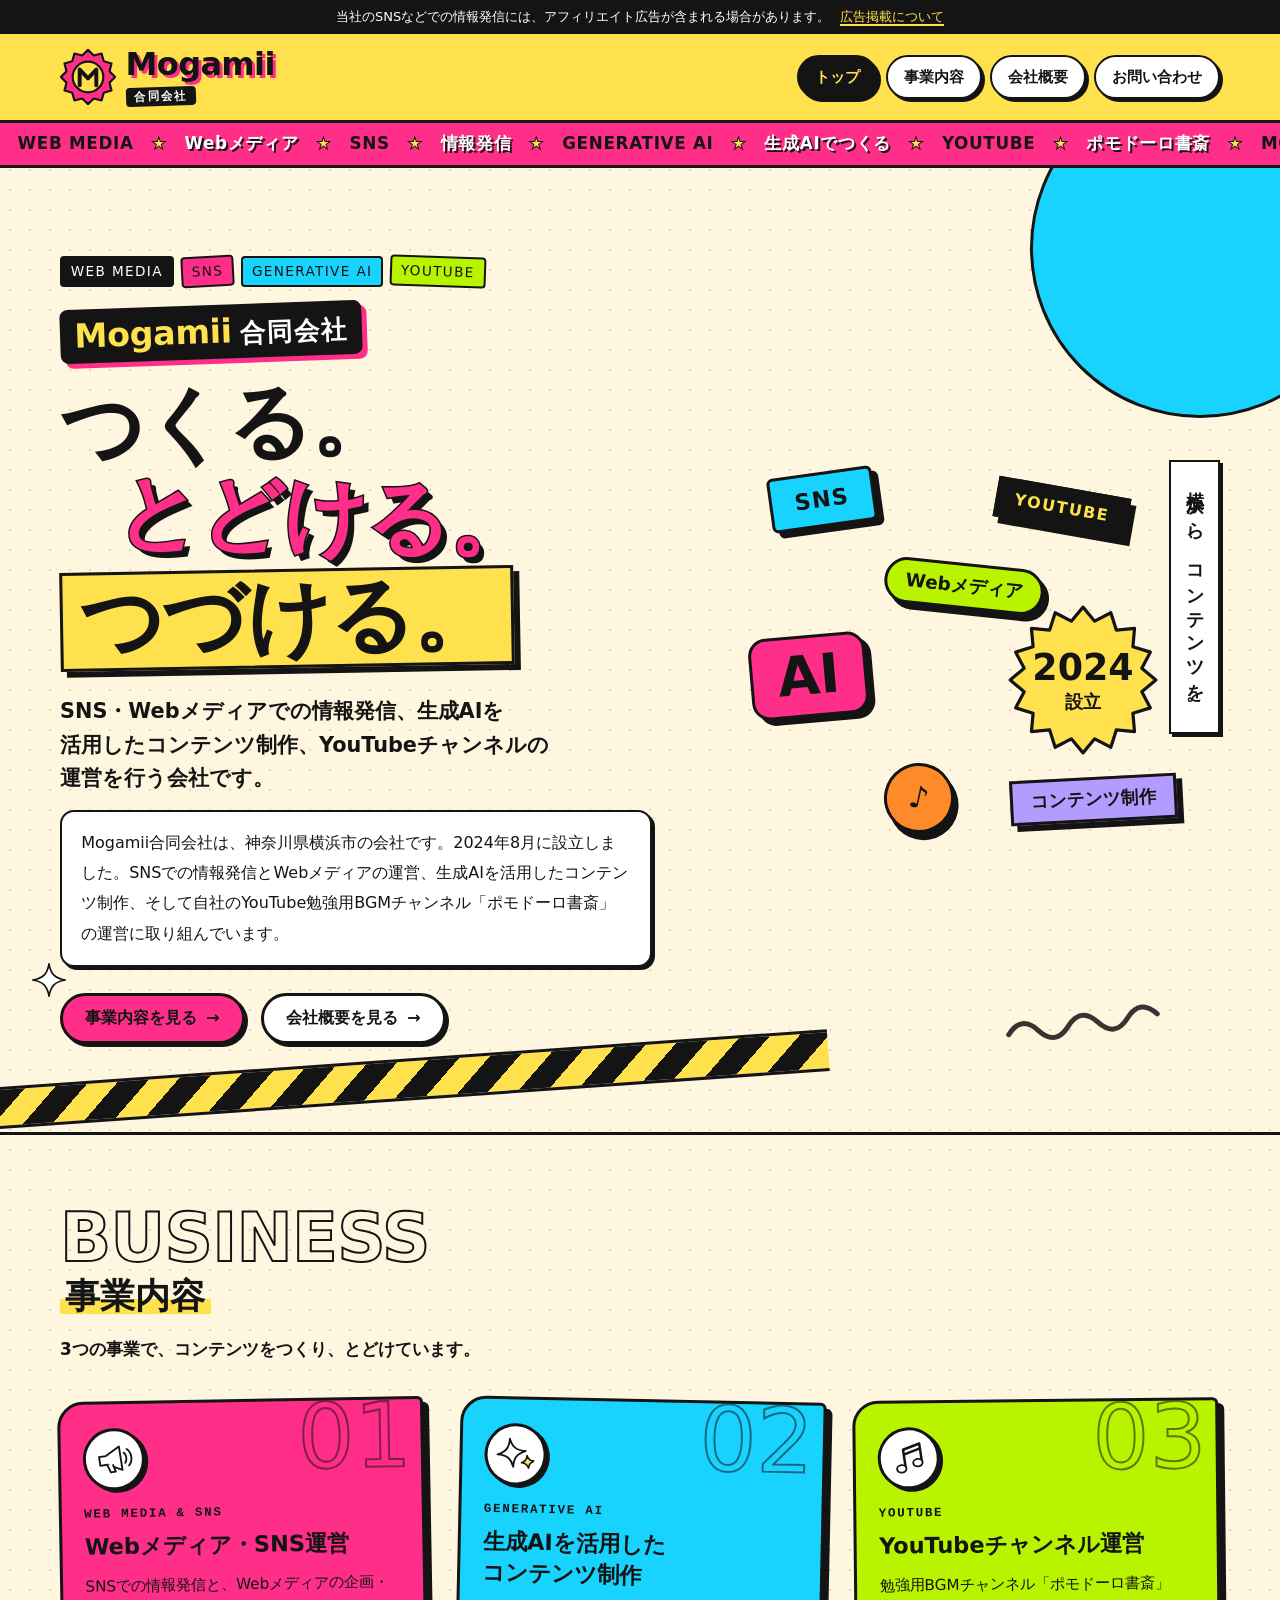
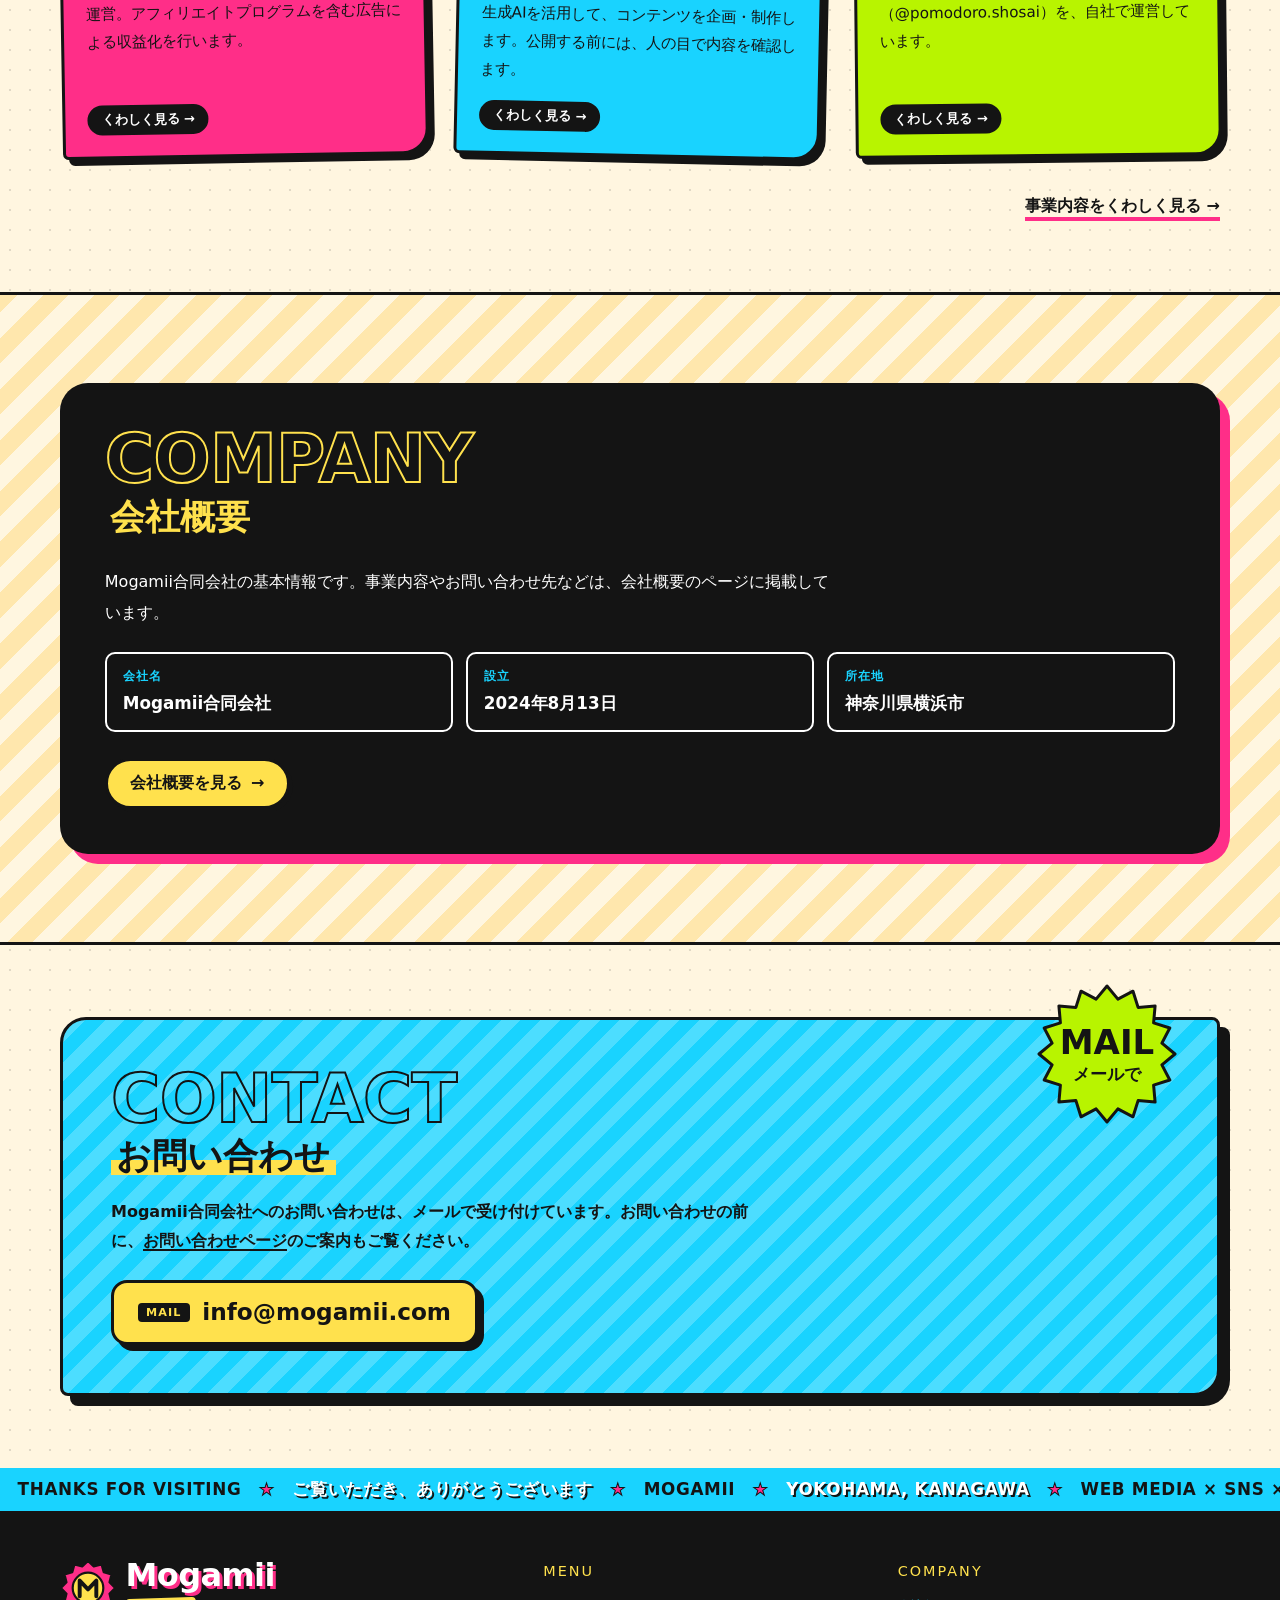
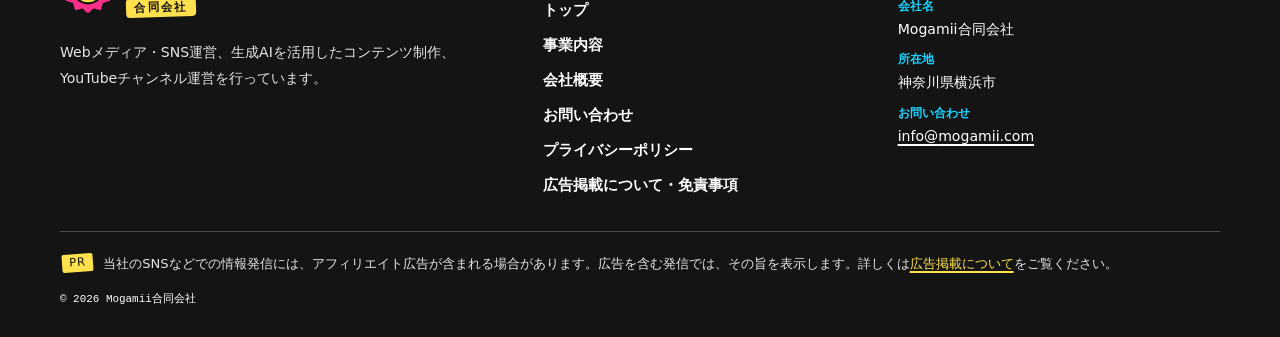
==== commit 719bcda4: "Contact: info@mogamii.com" ====
--- a/index.html
+++ b/index.html
@@ -103,7 +103,7 @@
     <div class="cta-box">
       <h2 class="section-title" id="cta-title"><span class="section-title__en">CONTACT</span><span class="section-title__ja">お問い合わせ</span></h2>
       <p class="cta-box__text">Mogamii合同会社へのお問い合わせは、メールで受け付けています。お問い合わせの前に、<a href="contact.html">お問い合わせページ</a>のご案内もご覧ください。</p>
-      <p class="cta-box__mail"><a class="btn btn--yellow btn--lg" href="mailto:r.nagasaka@mogamii.com"><span class="btn__label" aria-hidden="true">MAIL</span>r.nagasaka@<wbr>mogamii.com</a></p>
+      <p class="cta-box__mail"><a class="btn btn--yellow btn--lg" href="mailto:info@mogamii.com"><span class="btn__label" aria-hidden="true">MAIL</span>info@<wbr>mogamii.com</a></p>
       <svg class="burst cta-box__burst" viewBox="0 0 140 140" width="140" height="140" aria-hidden="true" focusable="false"><polygon points="70.0,2.0 80.9,15.1 96.0,7.2 101.1,23.4 118.1,21.9 116.6,38.9 132.8,44.0 124.9,59.1 138.0,70.0 124.9,80.9 132.8,96.0 116.6,101.1 118.1,118.1 101.1,116.6 96.0,132.8 80.9,124.9 70.0,138.0 59.1,124.9 44.0,132.8 38.9,116.6 21.9,118.1 23.4,101.1 7.2,96.0 15.1,80.9 2.0,70.0 15.1,59.1 7.2,44.0 23.4,38.9 21.9,21.9 38.9,23.4 44.0,7.2 59.1,15.1" fill="#b8f400" stroke="#141414" stroke-width="3" stroke-linejoin="round"/><text x="70" y="70" text-anchor="middle" class="burst__l1">MAIL</text><text x="70" y="96" text-anchor="middle" class="burst__l2">メールで</text></svg>
     </div>
   </div>
@@ -132,7 +132,7 @@
       <dl>
         <div><dt>会社名</dt><dd>Mogamii合同会社</dd></div>
         <div><dt>所在地</dt><dd>神奈川県横浜市</dd></div>
-        <div><dt>お問い合わせ</dt><dd><a href="mailto:r.nagasaka@mogamii.com">r.nagasaka@<wbr>mogamii.com</a></dd></div>
+        <div><dt>お問い合わせ</dt><dd><a href="mailto:info@mogamii.com">info@<wbr>mogamii.com</a></dd></div>
       </dl>
     </div>
   </div>
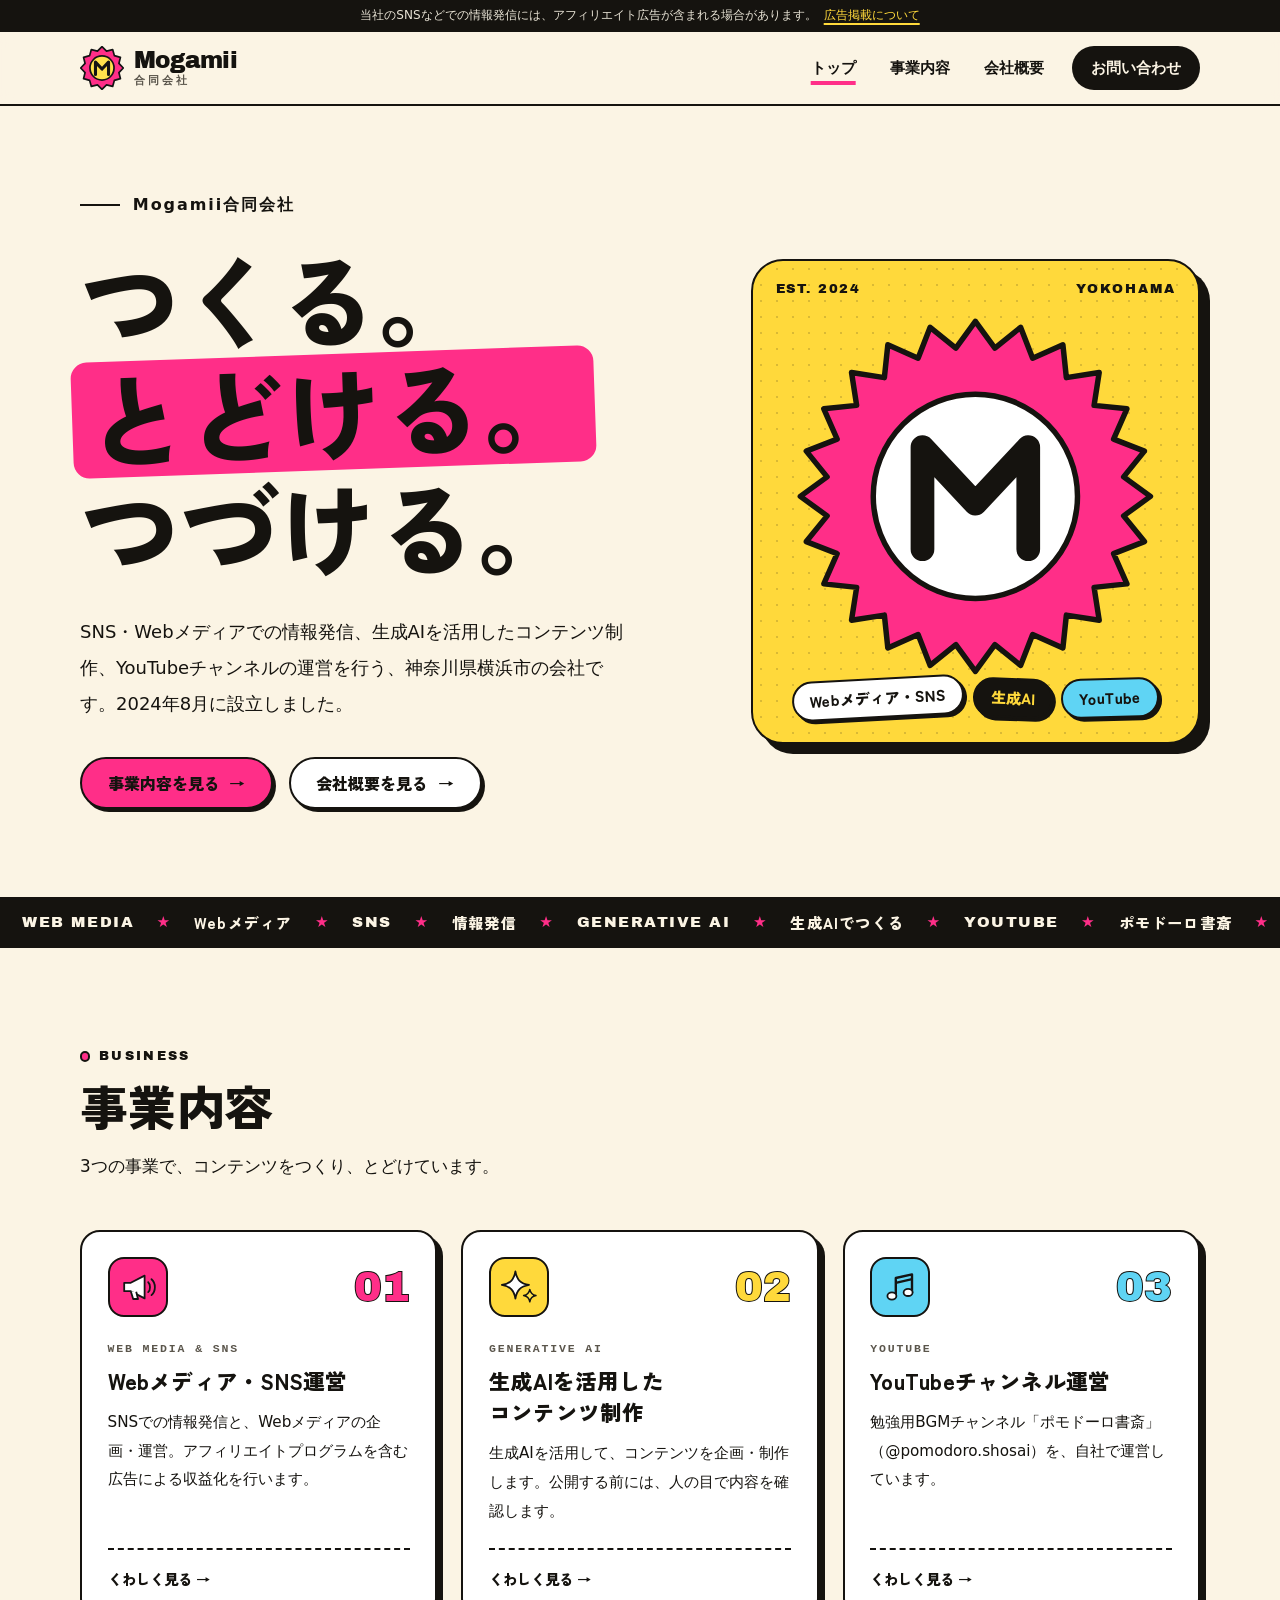
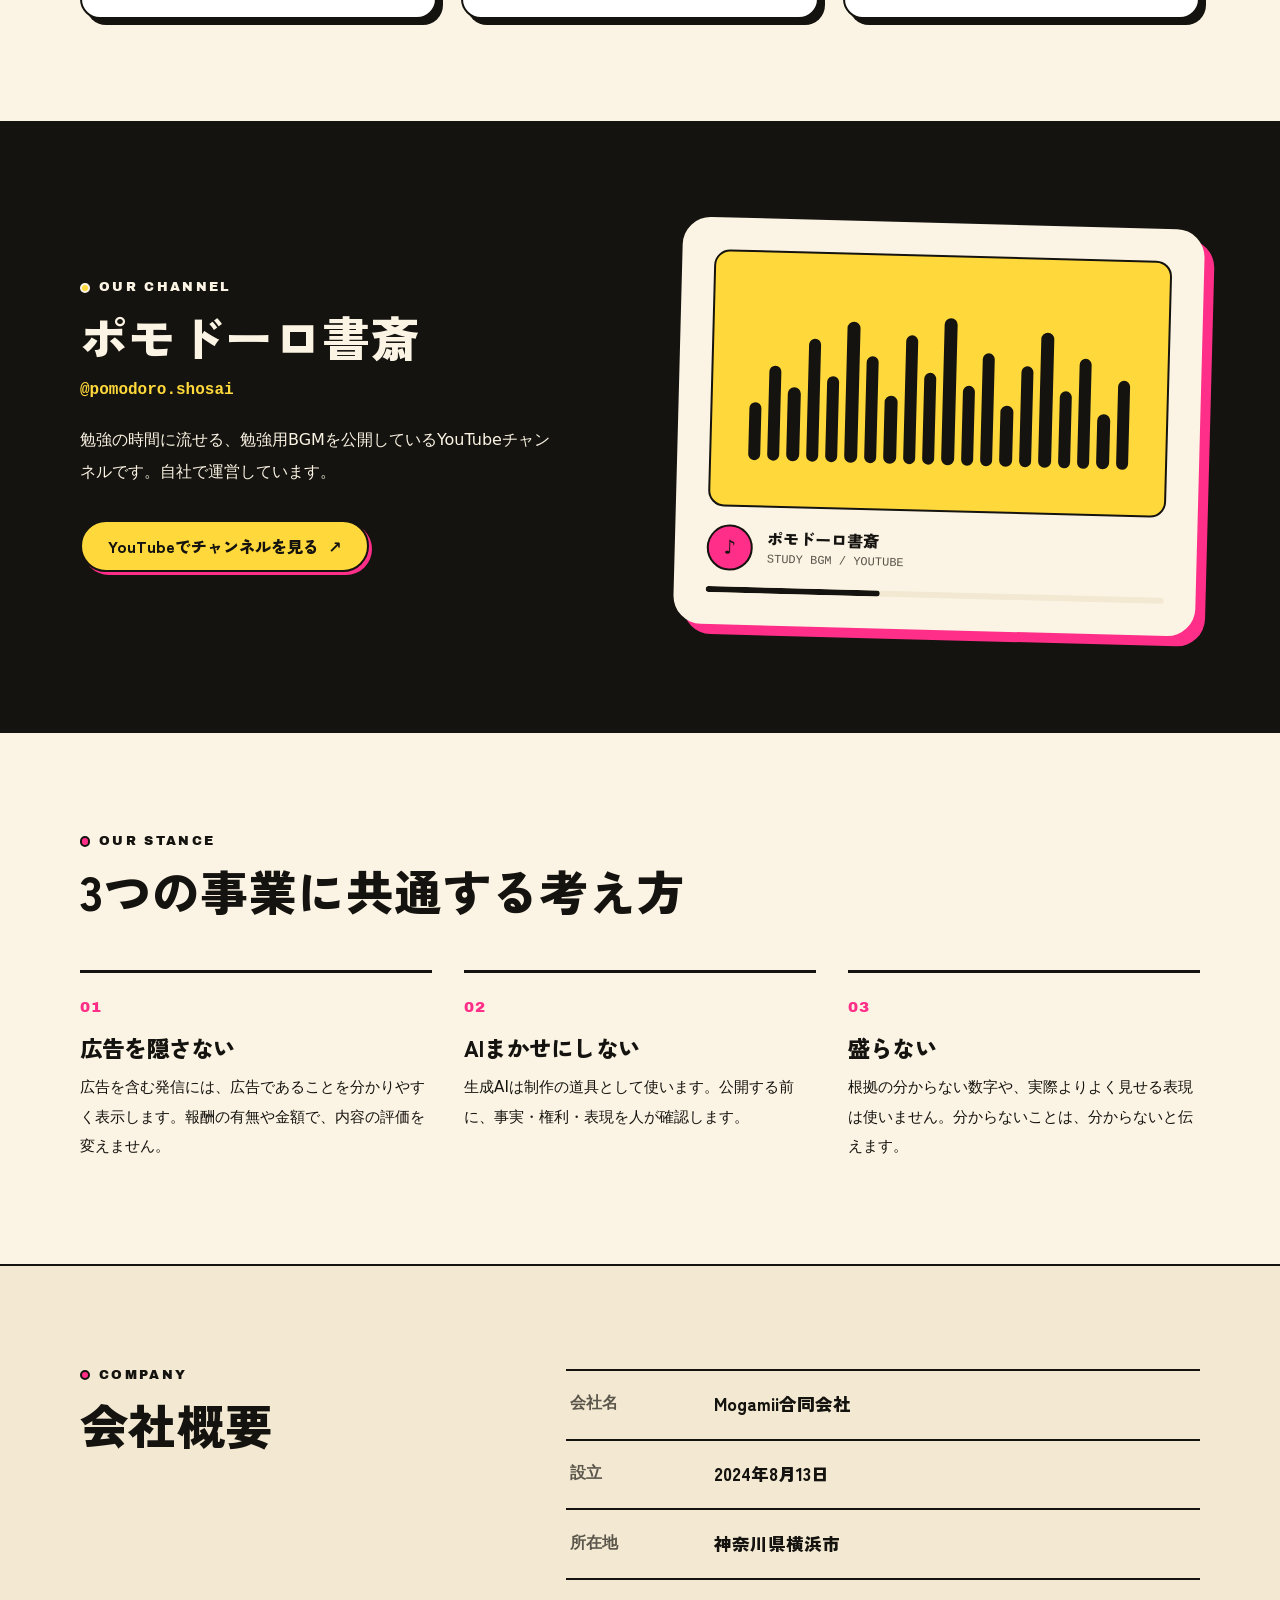
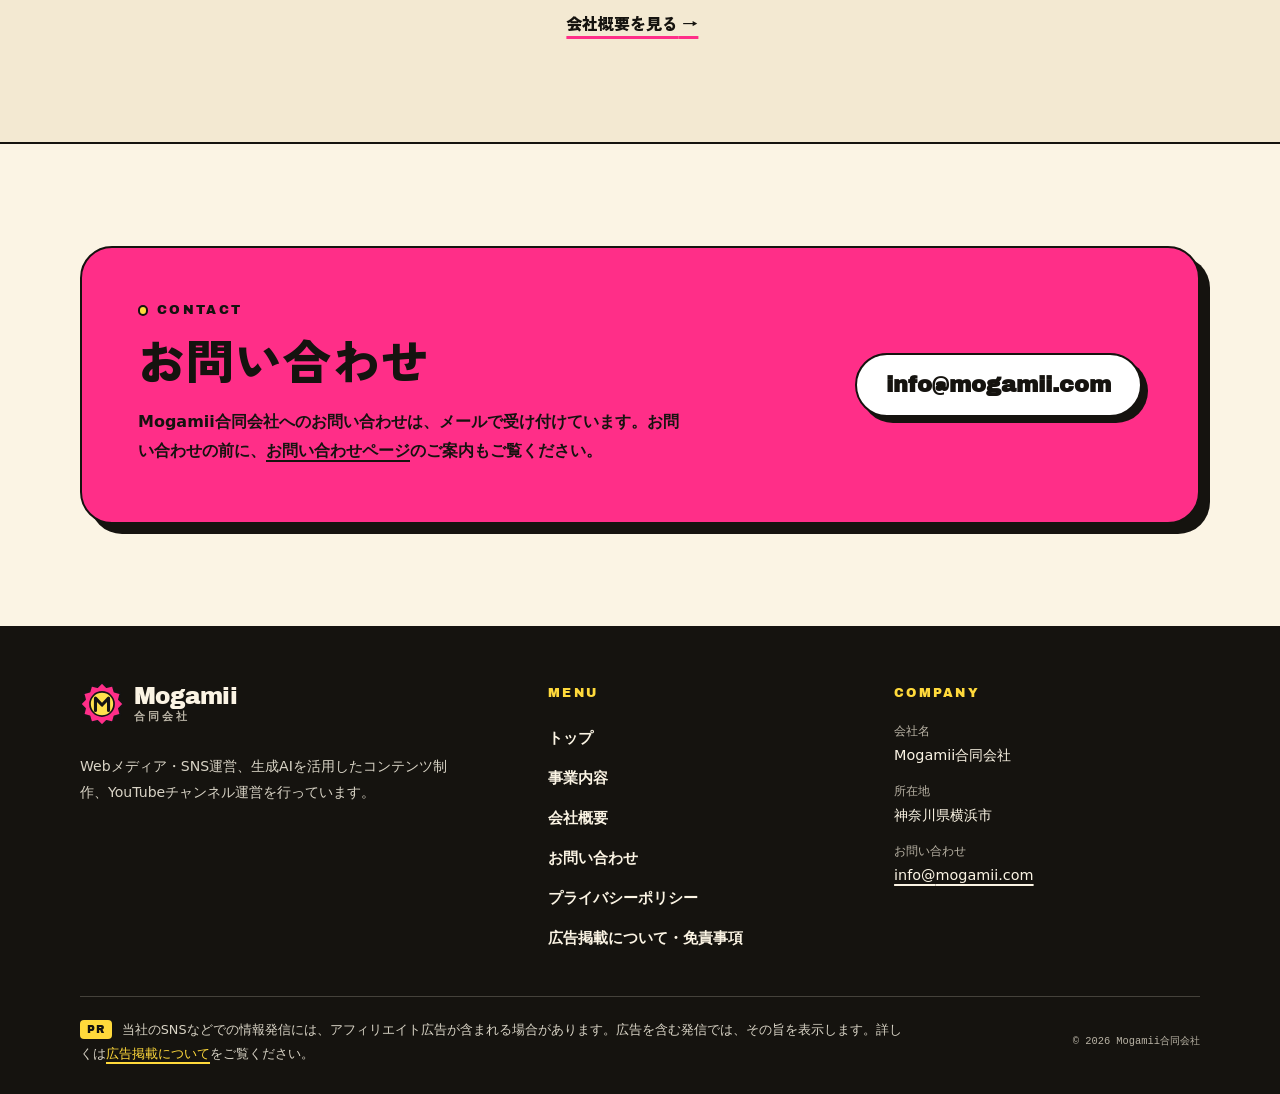
==== commit d2678bf2: "Redesign site (built from source@9f9a8cb) Co-Authored-By: Claude Fable 5.2 <noreply@anthropic.com>" ====
--- a/index.html
+++ b/index.html
@@ -12,9 +12,15 @@
 <meta property="og:description" content="Mogamii合同会社（神奈川県横浜市）の公式サイトです。Webメディア・SNS運営、生成AIを活用したコンテンツ制作、YouTubeの勉強用BGMチャンネル「ポモドーロ書斎」の運営を行っています。">
 <meta property="og:url" content="https://mogamii.com/">
 <meta property="og:locale" content="ja_JP">
-<meta name="twitter:card" content="summary">
-<meta name="theme-color" content="#ff2e88">
+<meta property="og:image" content="https://mogamii.com/assets/ogp.png">
+<meta property="og:image:width" content="1200">
+<meta property="og:image:height" content="630">
+<meta name="twitter:card" content="summary_large_image">
+<meta name="theme-color" content="#fbf4e4">
+<link rel="icon" href="favicon.ico" sizes="32x32">
 <link rel="icon" href="favicon.svg" type="image/svg+xml">
+<link rel="apple-touch-icon" href="apple-touch-icon.png">
+<link rel="preload" href="assets/fonts/zen-kaku-gothic-new-900.woff2" as="font" type="font/woff2" crossorigin>
 <link rel="stylesheet" href="assets/style.css">
 </head>
 <body>
@@ -22,98 +28,120 @@
 <div class="adbar"><p>当社のSNSなどでの情報発信には、アフィリエイト広告が含まれる場合があります。<a href="disclaimer.html#ad">広告掲載について</a></p></div>
 <header class="site-header">
   <div class="container site-header__inner">
-    <a class="logo " href="index.html"><svg class="logo__mark" viewBox="0 0 64 64" width="56" height="56" aria-hidden="true" focusable="false"><polygon points="32.0,1.0 38.6,7.4 47.5,5.2 50.0,14.0 58.8,16.5 56.6,25.4 63.0,32.0 56.6,38.6 58.8,47.5 50.0,50.0 47.5,58.8 38.6,56.6 32.0,63.0 25.4,56.6 16.5,58.8 14.0,50.0 5.2,47.5 7.4,38.6 1.0,32.0 7.4,25.4 5.2,16.5 14.0,14.0 16.5,5.2 25.4,7.4" fill="#ff2e88" stroke="#141414" stroke-width="2.5" stroke-linejoin="round"/><circle cx="32" cy="32" r="17.5" fill="#ffe14d" stroke="#141414" stroke-width="2.5"/><path d="M22.5 41.5V23.5l9.5 10 9.5-10v18" fill="none" stroke="#141414" stroke-width="4.5" stroke-linecap="round" stroke-linejoin="round"/></svg><span class="logo__text"><span class="logo__word">Mogamii</span><span class="logo__tag">合同会社</span></span></a>
-    <nav class="gnav" aria-label="メインメニュー"><ul><li><a href="index.html" aria-current="page">トップ</a></li><li><a href="services.html">事業内容</a></li><li><a href="company.html">会社概要</a></li><li><a href="contact.html">お問い合わせ</a></li></ul></nav>
+    <a class="logo " href="index.html"><svg class="logo__mark" viewBox="0 0 64 64" width="44" height="44" aria-hidden="true" focusable="false"><polygon points="32.0,1.0 38.6,7.4 47.5,5.2 50.0,14.0 58.8,16.5 56.6,25.4 63.0,32.0 56.6,38.6 58.8,47.5 50.0,50.0 47.5,58.8 38.6,56.6 32.0,63.0 25.4,56.6 16.5,58.8 14.0,50.0 5.2,47.5 7.4,38.6 1.0,32.0 7.4,25.4 5.2,16.5 14.0,14.0 16.5,5.2 25.4,7.4" fill="#ff2e88" stroke="#141414" stroke-width="2.5" stroke-linejoin="round"/><circle cx="32" cy="32" r="17.5" fill="#ffe14d" stroke="#141414" stroke-width="2.5"/><path d="M22.5 41.5V23.5l9.5 10 9.5-10v18" fill="none" stroke="#141414" stroke-width="4.5" stroke-linecap="round" stroke-linejoin="round"/></svg><span class="logo__text"><span class="logo__word">Mogamii</span><span class="logo__tag">合同会社</span></span></a>
+    <nav class="gnav" aria-label="メインメニュー"><ul><li class="gnav__home"><a href="index.html" aria-current="page">トップ</a></li><li><a href="services.html">事業内容</a></li><li><a href="company.html">会社概要</a></li><li class="gnav__cta"><a href="contact.html">お問い合わせ</a></li></ul></nav>
   </div>
-  <div class="marquee " aria-hidden="true"><div class="marquee__track"><div class="marquee__group"><span class="marquee__item">WEB MEDIA</span><span class="marquee__sep">★</span><span class="marquee__item">Webメディア</span><span class="marquee__sep">★</span><span class="marquee__item">SNS</span><span class="marquee__sep">★</span><span class="marquee__item">情報発信</span><span class="marquee__sep">★</span><span class="marquee__item">GENERATIVE AI</span><span class="marquee__sep">★</span><span class="marquee__item">生成AIでつくる</span><span class="marquee__sep">★</span><span class="marquee__item">YOUTUBE</span><span class="marquee__sep">★</span><span class="marquee__item">ポモドーロ書斎</span><span class="marquee__sep">★</span><span class="marquee__item">MOGAMII</span><span class="marquee__sep">★</span><span class="marquee__item">つくる・とどける・つづける</span><span class="marquee__sep">★</span><span class="marquee__item">WEB MEDIA</span><span class="marquee__sep">★</span><span class="marquee__item">Webメディア</span><span class="marquee__sep">★</span><span class="marquee__item">SNS</span><span class="marquee__sep">★</span><span class="marquee__item">情報発信</span><span class="marquee__sep">★</span><span class="marquee__item">GENERATIVE AI</span><span class="marquee__sep">★</span><span class="marquee__item">生成AIでつくる</span><span class="marquee__sep">★</span><span class="marquee__item">YOUTUBE</span><span class="marquee__sep">★</span><span class="marquee__item">ポモドーロ書斎</span><span class="marquee__sep">★</span><span class="marquee__item">MOGAMII</span><span class="marquee__sep">★</span><span class="marquee__item">つくる・とどける・つづける</span><span class="marquee__sep">★</span></div><div class="marquee__group"><span class="marquee__item">WEB MEDIA</span><span class="marquee__sep">★</span><span class="marquee__item">Webメディア</span><span class="marquee__sep">★</span><span class="marquee__item">SNS</span><span class="marquee__sep">★</span><span class="marquee__item">情報発信</span><span class="marquee__sep">★</span><span class="marquee__item">GENERATIVE AI</span><span class="marquee__sep">★</span><span class="marquee__item">生成AIでつくる</span><span class="marquee__sep">★</span><span class="marquee__item">YOUTUBE</span><span class="marquee__sep">★</span><span class="marquee__item">ポモドーロ書斎</span><span class="marquee__sep">★</span><span class="marquee__item">MOGAMII</span><span class="marquee__sep">★</span><span class="marquee__item">つくる・とどける・つづける</span><span class="marquee__sep">★</span><span class="marquee__item">WEB MEDIA</span><span class="marquee__sep">★</span><span class="marquee__item">Webメディア</span><span class="marquee__sep">★</span><span class="marquee__item">SNS</span><span class="marquee__sep">★</span><span class="marquee__item">情報発信</span><span class="marquee__sep">★</span><span class="marquee__item">GENERATIVE AI</span><span class="marquee__sep">★</span><span class="marquee__item">生成AIでつくる</span><span class="marquee__sep">★</span><span class="marquee__item">YOUTUBE</span><span class="marquee__sep">★</span><span class="marquee__item">ポモドーロ書斎</span><span class="marquee__sep">★</span><span class="marquee__item">MOGAMII</span><span class="marquee__sep">★</span><span class="marquee__item">つくる・とどける・つづける</span><span class="marquee__sep">★</span></div></div></div>
 </header>
-<main id="main" class="main">
+<main id="main">
 <section class="hero" aria-labelledby="hero-title">
   <div class="container hero__inner">
     <div class="hero__copy">
-      <p class="hero__kicker"><span>WEB MEDIA</span><span>SNS</span><span>GENERATIVE AI</span><span>YOUTUBE</span></p>
-      <h1 class="hero__title" id="hero-title"><span class="hero__name"><span class="hero__name-en">Mogamii</span>合同会社</span><span class="ht ht--1">つくる。</span><span class="ht ht--2"><span class="ht-outline">とどける。</span></span><span class="ht ht--3">つづける。</span></h1>
-      <p class="hero__sub">SNS・Webメディアでの情報発信、生成AIを活用したコンテンツ制作、YouTubeチャンネルの運営を行う会社です。</p>
-      <p class="hero__lead">Mogamii合同会社は、神奈川県横浜市の会社です。2024年8月に設立しました。SNSでの情報発信とWebメディアの運営、生成AIを活用したコンテンツ制作、そして自社のYouTube勉強用BGMチャンネル「ポモドーロ書斎」の運営に取り組んでいます。</p>
+      <h1 class="hero__title" id="hero-title"><span class="hero__name">Mogamii合同会社</span><span class="hero__line">つくる。</span><span class="hero__line"><span class="hero__mark">とどける。</span></span><span class="hero__line">つづける。</span></h1>
+      <p class="hero__lead">SNS・Webメディアでの情報発信、生成AIを活用したコンテンツ制作、YouTubeチャンネルの運営を行う、神奈川県横浜市の会社です。2024年8月に設立しました。</p>
       <ul class="hero__actions">
-        <li><a class="btn btn--pink" href="services.html">事業内容を見る<span aria-hidden="true"> →</span></a></li>
-        <li><a class="btn" href="company.html">会社概要を見る<span aria-hidden="true"> →</span></a></li>
+        <li><a class="btn btn--pink" href="services.html">事業内容を見る<span class="btn__arrow" aria-hidden="true">→</span></a></li>
+        <li><a class="btn" href="company.html">会社概要を見る<span class="btn__arrow" aria-hidden="true">→</span></a></li>
       </ul>
     </div>
     <div class="hero__art" aria-hidden="true">
-      <div class="collage">
-        <span class="chip chip--1">SNS</span>
-        <span class="chip chip--2">Webメディア</span>
-        <span class="chip chip--3">AI</span>
-        <span class="chip chip--4">コンテンツ制作</span>
-        <span class="chip chip--5">YOUTUBE</span>
-        <span class="chip chip--6">♪</span>
-        <svg class="burst collage__burst" viewBox="0 0 140 140" width="140" height="140" aria-hidden="true" focusable="false"><polygon points="70.0,2.0 80.9,15.1 96.0,7.2 101.1,23.4 118.1,21.9 116.6,38.9 132.8,44.0 124.9,59.1 138.0,70.0 124.9,80.9 132.8,96.0 116.6,101.1 118.1,118.1 101.1,116.6 96.0,132.8 80.9,124.9 70.0,138.0 59.1,124.9 44.0,132.8 38.9,116.6 21.9,118.1 23.4,101.1 7.2,96.0 15.1,80.9 2.0,70.0 15.1,59.1 7.2,44.0 23.4,38.9 21.9,21.9 38.9,23.4 44.0,7.2 59.1,15.1" fill="#ffe14d" stroke="#141414" stroke-width="3" stroke-linejoin="round"/><text x="70" y="70" text-anchor="middle" class="burst__l1">2024</text><text x="70" y="96" text-anchor="middle" class="burst__l2">設立</text></svg>
-        <p class="hero__vertical">横浜から、コンテンツを。</p>
+      <div class="poster">
+        <span class="poster__tag poster__tag--tl">EST. 2024</span>
+        <span class="poster__tag poster__tag--tr">YOKOHAMA</span>
+        <svg class="poster__star" viewBox="0 0 200 200" focusable="false"><polygon class="poster__burst" points="100.0,4.0 110.7,18.7 124.8,7.3 131.4,24.2 148.0,16.9 149.9,34.9 167.9,32.1 165.1,50.1 183.1,52.0 175.8,68.6 192.7,75.2 181.3,89.3 196.0,100.0 181.3,110.7 192.7,124.8 175.8,131.4 183.1,148.0 165.1,149.9 167.9,167.9 149.9,165.1 148.0,183.1 131.4,175.8 124.8,192.7 110.7,181.3 100.0,196.0 89.3,181.3 75.2,192.7 68.6,175.8 52.0,183.1 50.1,165.1 32.1,167.9 34.9,149.9 16.9,148.0 24.2,131.4 7.3,124.8 18.7,110.7 4.0,100.0 18.7,89.3 7.3,75.2 24.2,68.6 16.9,52.0 34.9,50.1 32.1,32.1 50.1,34.9 52.0,16.9 68.6,24.2 75.2,7.3 89.3,18.7" fill="#ff2e88" stroke="#15130f" stroke-width="3" stroke-linejoin="round"/><circle cx="100" cy="100" r="56" fill="#fff" stroke="#15130f" stroke-width="3"/><path d="M71 129V73l29 31 29-31v56" fill="none" stroke="#15130f" stroke-width="13" stroke-linecap="round" stroke-linejoin="round"/></svg>
+        <ul class="poster__chips"><li>Webメディア・SNS</li><li>生成AI</li><li>YouTube</li></ul>
       </div>
     </div>
   </div>
-  <svg class="deco deco--a" viewBox="0 0 40 40" width="40" height="40" aria-hidden="true" focusable="false"><path d="M20 1c2 12 7 17 19 19-12 2-17 7-19 19-2-12-7-17-19-19C13 18 18 13 20 1z" fill="currentColor" stroke="#141414" stroke-width="2" stroke-linejoin="round"/></svg><svg class="deco deco--b" viewBox="0 0 40 40" width="40" height="40" aria-hidden="true" focusable="false"><path d="M20 1c2 12 7 17 19 19-12 2-17 7-19 19-2-12-7-17-19-19C13 18 18 13 20 1z" fill="currentColor" stroke="#141414" stroke-width="2" stroke-linejoin="round"/></svg><svg class="deco deco--c" viewBox="0 0 160 24" width="160" height="24" aria-hidden="true" focusable="false"><path d="M3 12c10-12 20-12 30 0s20 12 30 0 20-12 30 0 20 12 30 0 20-12 30 0" fill="none" stroke="currentColor" stroke-width="5" stroke-linecap="round"/></svg>
 </section>
+<div class="marquee" aria-hidden="true"><div class="marquee__track"><div class="marquee__group"><span class="marquee__item">WEB MEDIA</span><span class="marquee__sep">★</span><span class="marquee__item marquee__item--ja">Webメディア</span><span class="marquee__sep">★</span><span class="marquee__item">SNS</span><span class="marquee__sep">★</span><span class="marquee__item marquee__item--ja">情報発信</span><span class="marquee__sep">★</span><span class="marquee__item">GENERATIVE AI</span><span class="marquee__sep">★</span><span class="marquee__item marquee__item--ja">生成AIでつくる</span><span class="marquee__sep">★</span><span class="marquee__item">YOUTUBE</span><span class="marquee__sep">★</span><span class="marquee__item marquee__item--ja">ポモドーロ書斎</span><span class="marquee__sep">★</span><span class="marquee__item">MOGAMII</span><span class="marquee__sep">★</span><span class="marquee__item marquee__item--ja">つくる・とどける・つづける</span><span class="marquee__sep">★</span><span class="marquee__item">WEB MEDIA</span><span class="marquee__sep">★</span><span class="marquee__item marquee__item--ja">Webメディア</span><span class="marquee__sep">★</span><span class="marquee__item">SNS</span><span class="marquee__sep">★</span><span class="marquee__item marquee__item--ja">情報発信</span><span class="marquee__sep">★</span><span class="marquee__item">GENERATIVE AI</span><span class="marquee__sep">★</span><span class="marquee__item marquee__item--ja">生成AIでつくる</span><span class="marquee__sep">★</span><span class="marquee__item">YOUTUBE</span><span class="marquee__sep">★</span><span class="marquee__item marquee__item--ja">ポモドーロ書斎</span><span class="marquee__sep">★</span><span class="marquee__item">MOGAMII</span><span class="marquee__sep">★</span><span class="marquee__item marquee__item--ja">つくる・とどける・つづける</span><span class="marquee__sep">★</span></div><div class="marquee__group"><span class="marquee__item">WEB MEDIA</span><span class="marquee__sep">★</span><span class="marquee__item marquee__item--ja">Webメディア</span><span class="marquee__sep">★</span><span class="marquee__item">SNS</span><span class="marquee__sep">★</span><span class="marquee__item marquee__item--ja">情報発信</span><span class="marquee__sep">★</span><span class="marquee__item">GENERATIVE AI</span><span class="marquee__sep">★</span><span class="marquee__item marquee__item--ja">生成AIでつくる</span><span class="marquee__sep">★</span><span class="marquee__item">YOUTUBE</span><span class="marquee__sep">★</span><span class="marquee__item marquee__item--ja">ポモドーロ書斎</span><span class="marquee__sep">★</span><span class="marquee__item">MOGAMII</span><span class="marquee__sep">★</span><span class="marquee__item marquee__item--ja">つくる・とどける・つづける</span><span class="marquee__sep">★</span><span class="marquee__item">WEB MEDIA</span><span class="marquee__sep">★</span><span class="marquee__item marquee__item--ja">Webメディア</span><span class="marquee__sep">★</span><span class="marquee__item">SNS</span><span class="marquee__sep">★</span><span class="marquee__item marquee__item--ja">情報発信</span><span class="marquee__sep">★</span><span class="marquee__item">GENERATIVE AI</span><span class="marquee__sep">★</span><span class="marquee__item marquee__item--ja">生成AIでつくる</span><span class="marquee__sep">★</span><span class="marquee__item">YOUTUBE</span><span class="marquee__sep">★</span><span class="marquee__item marquee__item--ja">ポモドーロ書斎</span><span class="marquee__sep">★</span><span class="marquee__item">MOGAMII</span><span class="marquee__sep">★</span><span class="marquee__item marquee__item--ja">つくる・とどける・つづける</span><span class="marquee__sep">★</span></div></div></div>
 <section class="section" aria-labelledby="biz-title">
   <div class="container">
-    <h2 class="section-title" id="biz-title"><span class="section-title__en">BUSINESS</span><span class="section-title__ja">事業内容</span></h2>
-    <p class="section-lead">3つの事業で、コンテンツをつくり、とどけています。</p>
-    <ul class="cats"><li class="cat cat--pink">
-  <p class="cat__num" aria-hidden="true">01</p>
-  <svg class="cat__icon" viewBox="0 0 64 64" width="64" height="64" aria-hidden="true" focusable="false"><path d="M9 25h11l23-12v38L20 39H9z" fill="#fff" stroke="#141414" stroke-width="3" stroke-linejoin="round"/><path d="M20 39l4 13h8l-3-12" fill="#fff" stroke="#141414" stroke-width="3" stroke-linejoin="round"/><path d="M49 24c4 3.5 4 13 0 16.5M54.5 19c7.5 6.5 7.5 20 0 26.5" fill="none" stroke="#141414" stroke-width="3" stroke-linecap="round"/></svg>
-  <p class="cat__en" aria-hidden="true">WEB MEDIA & SNS</p>
-  <h3 class="cat__name"><a href="services.html#media">Webメディア・SNS運営</a></h3>
-  <p class="cat__desc">SNSでの情報発信と、Webメディアの企画・運営。アフィリエイトプログラムを含む広告による収益化を行います。</p>
-  <p class="cat__more" aria-hidden="true">くわしく見る →</p>
-</li><li class="cat cat--cyan">
-  <p class="cat__num" aria-hidden="true">02</p>
-  <svg class="cat__icon" viewBox="0 0 64 64" width="64" height="64" aria-hidden="true" focusable="false"><path d="M26 6c2.4 14 8.6 20.2 22.6 22.6-14 2.4-20.2 8.6-22.6 22.6-2.4-14-8.6-20.2-22.6-22.6C17.4 26.2 23.6 20 26 6z" fill="#fff" stroke="#141414" stroke-width="3" stroke-linejoin="round"/><path d="M50 36c1.1 6.4 3.9 9.2 10.3 10.3-6.4 1.1-9.2 3.9-10.3 10.3-1.1-6.4-3.9-9.2-10.3-10.3C46.1 45.2 48.9 42.4 50 36z" fill="#ffe14d" stroke="#141414" stroke-width="2.5" stroke-linejoin="round"/></svg>
-  <p class="cat__en" aria-hidden="true">GENERATIVE AI</p>
-  <h3 class="cat__name"><a href="services.html#ai">生成AIを活用したコンテンツ制作</a></h3>
-  <p class="cat__desc">生成AIを活用して、コンテンツを企画・制作します。公開する前には、人の目で内容を確認します。</p>
-  <p class="cat__more" aria-hidden="true">くわしく見る →</p>
-</li><li class="cat cat--lime">
-  <p class="cat__num" aria-hidden="true">03</p>
-  <svg class="cat__icon" viewBox="0 0 64 64" width="64" height="64" aria-hidden="true" focusable="false"><path d="M25 47V17l27-6v30" fill="none" stroke="#141414" stroke-width="4" stroke-linejoin="round" stroke-linecap="round"/><path d="M25 25l27-6" fill="none" stroke="#141414" stroke-width="4"/><ellipse cx="18.5" cy="47" rx="7.5" ry="6" fill="#fff" stroke="#141414" stroke-width="3"/><ellipse cx="45.5" cy="41" rx="7.5" ry="6" fill="#fff" stroke="#141414" stroke-width="3"/></svg>
-  <p class="cat__en" aria-hidden="true">YOUTUBE</p>
-  <h3 class="cat__name"><a href="services.html#youtube">YouTubeチャンネル運営</a></h3>
-  <p class="cat__desc">勉強用BGMチャンネル「ポモドーロ書斎」（@pomodoro.shosai）を、自社で運営しています。</p>
-  <p class="cat__more" aria-hidden="true">くわしく見る →</p>
-</li></ul>
-    <p class="more"><a class="more-link" href="services.html">事業内容をくわしく見る<span aria-hidden="true"> →</span></a></p>
+    <div class="section-head">
+      <p class="eyebrow" aria-hidden="true">BUSINESS</p>
+      <h2 class="section-title" id="biz-title">事業内容</h2>
+      <p class="lead">3つの事業で、コンテンツをつくり、とどけています。</p>
+    </div>
+    <ul class="cats">
+      <li class="cat cat--pink">
+        <div class="cat__top"><svg class="cat__icon" viewBox="0 0 64 64" width="64" height="64" aria-hidden="true" focusable="false"><path d="M9 25h11l23-12v38L20 39H9z" fill="#fff" stroke="#141414" stroke-width="3" stroke-linejoin="round"/><path d="M20 39l4 13h8l-3-12" fill="#fff" stroke="#141414" stroke-width="3" stroke-linejoin="round"/><path d="M49 24c4 3.5 4 13 0 16.5M54.5 19c7.5 6.5 7.5 20 0 26.5" fill="none" stroke="#141414" stroke-width="3" stroke-linecap="round"/></svg><p class="cat__num" aria-hidden="true">01</p></div>
+        <p class="cat__en" aria-hidden="true">WEB MEDIA &amp; SNS</p>
+        <h3 class="cat__name"><a href="services.html#media">Webメディア・SNS運営</a></h3>
+        <p class="cat__desc">SNSでの情報発信と、Webメディアの企画・運営。アフィリエイトプログラムを含む広告による収益化を行います。</p>
+        <p class="cat__more" aria-hidden="true">くわしく見る <span>→</span></p>
+      </li><li class="cat cat--yellow">
+        <div class="cat__top"><svg class="cat__icon" viewBox="0 0 64 64" width="64" height="64" aria-hidden="true" focusable="false"><path d="M26 6c2.4 14 8.6 20.2 22.6 22.6-14 2.4-20.2 8.6-22.6 22.6-2.4-14-8.6-20.2-22.6-22.6C17.4 26.2 23.6 20 26 6z" fill="#fff" stroke="#141414" stroke-width="3" stroke-linejoin="round"/><path d="M50 36c1.1 6.4 3.9 9.2 10.3 10.3-6.4 1.1-9.2 3.9-10.3 10.3-1.1-6.4-3.9-9.2-10.3-10.3C46.1 45.2 48.9 42.4 50 36z" fill="#ffe14d" stroke="#141414" stroke-width="2.5" stroke-linejoin="round"/></svg><p class="cat__num" aria-hidden="true">02</p></div>
+        <p class="cat__en" aria-hidden="true">GENERATIVE AI</p>
+        <h3 class="cat__name"><a href="services.html#ai">生成AIを活用したコンテンツ制作</a></h3>
+        <p class="cat__desc">生成AIを活用して、コンテンツを企画・制作します。公開する前には、人の目で内容を確認します。</p>
+        <p class="cat__more" aria-hidden="true">くわしく見る <span>→</span></p>
+      </li><li class="cat cat--cyan">
+        <div class="cat__top"><svg class="cat__icon" viewBox="0 0 64 64" width="64" height="64" aria-hidden="true" focusable="false"><path d="M25 47V17l27-6v30" fill="none" stroke="#141414" stroke-width="4" stroke-linejoin="round" stroke-linecap="round"/><path d="M25 25l27-6" fill="none" stroke="#141414" stroke-width="4"/><ellipse cx="18.5" cy="47" rx="7.5" ry="6" fill="#fff" stroke="#141414" stroke-width="3"/><ellipse cx="45.5" cy="41" rx="7.5" ry="6" fill="#fff" stroke="#141414" stroke-width="3"/></svg><p class="cat__num" aria-hidden="true">03</p></div>
+        <p class="cat__en" aria-hidden="true">YOUTUBE</p>
+        <h3 class="cat__name"><a href="services.html#youtube">YouTubeチャンネル運営</a></h3>
+        <p class="cat__desc">勉強用BGMチャンネル「ポモドーロ書斎」（@pomodoro.shosai）を、自社で運営しています。</p>
+        <p class="cat__more" aria-hidden="true">くわしく見る <span>→</span></p>
+      </li>
+    </ul>
   </div>
 </section>
-<section class="section section--stripe section--owner" aria-labelledby="owner-title">
+<section class="section feature" aria-labelledby="ch-title">
+  <div class="container feature__inner">
+    <div>
+      <p class="eyebrow" aria-hidden="true">OUR CHANNEL</p>
+      <h2 class="section-title" id="ch-title">ポモドーロ書斎</h2>
+      <p class="feature__handle">@pomodoro.shosai</p>
+      <p class="feature__desc">勉強の時間に流せる、勉強用BGMを公開しているYouTubeチャンネルです。自社で運営しています。</p>
+      <p><a class="btn btn--yellow" href="https://www.youtube.com/@pomodoro.shosai" target="_blank" rel="noopener">YouTubeでチャンネルを見る<span class="sr-only">（新しいタブで開きます）</span><span class="btn__arrow" aria-hidden="true">↗</span></a></p>
+    </div>
+    <div class="player" aria-hidden="true">
+      <div class="player__screen"><span style="--h:38%;--d:-0.00s"></span><span style="--h:62%;--d:-0.37s"></span><span style="--h:48%;--d:-0.74s"></span><span style="--h:80%;--d:-1.11s"></span><span style="--h:56%;--d:-1.48s"></span><span style="--h:92%;--d:-0.05s"></span><span style="--h:70%;--d:-0.42s"></span><span style="--h:44%;--d:-0.79s"></span><span style="--h:84%;--d:-1.16s"></span><span style="--h:60%;--d:-1.53s"></span><span style="--h:96%;--d:-0.10s"></span><span style="--h:52%;--d:-0.47s"></span><span style="--h:74%;--d:-0.84s"></span><span style="--h:40%;--d:-1.21s"></span><span style="--h:66%;--d:-1.58s"></span><span style="--h:88%;--d:-0.15s"></span><span style="--h:50%;--d:-0.52s"></span><span style="--h:72%;--d:-0.89s"></span><span style="--h:36%;--d:-1.26s"></span><span style="--h:58%;--d:-1.63s"></span></div>
+      <div class="player__meta"><span class="player__icon">♪</span><div><p class="player__name">ポモドーロ書斎</p><p class="player__sub">STUDY BGM / YOUTUBE</p></div></div>
+      <div class="player__bar"></div>
+    </div>
+  </div>
+</section>
+<section class="section" aria-labelledby="stance-title">
   <div class="container">
-    <div class="owner-box">
-      <h2 class="section-title" id="owner-title"><span class="section-title__en">COMPANY</span><span class="section-title__ja">会社概要</span></h2>
-      <p>Mogamii合同会社の基本情報です。事業内容やお問い合わせ先などは、会社概要のページに掲載しています。</p>
-      <dl class="owner-facts">
+    <div class="section-head">
+      <p class="eyebrow" aria-hidden="true">OUR STANCE</p>
+      <h2 class="section-title" id="stance-title">3つの事業に共通する考え方</h2>
+    </div>
+    <ol class="stance"><li><h3>広告を隠さない</h3><p>広告を含む発信には、広告であることを分かりやすく表示します。報酬の有無や金額で、内容の評価を変えません。</p></li><li><h3>AIまかせにしない</h3><p>生成AIは制作の道具として使います。公開する前に、事実・権利・表現を人が確認します。</p></li><li><h3>盛らない</h3><p>根拠の分からない数字や、実際よりよく見せる表現は使いません。分からないことは、分からないと伝えます。</p></li></ol>
+  </div>
+</section>
+<section class="section company" aria-labelledby="co-title">
+  <div class="container company__inner">
+    <div class="section-head">
+      <p class="eyebrow" aria-hidden="true">COMPANY</p>
+      <h2 class="section-title" id="co-title">会社概要</h2>
+    </div>
+    <div>
+      <dl class="facts">
         <div><dt>会社名</dt><dd>Mogamii合同会社</dd></div>
         <div><dt>設立</dt><dd><time datetime="2024-08-13">2024年8月13日</time></dd></div>
         <div><dt>所在地</dt><dd>神奈川県横浜市</dd></div>
       </dl>
-      <p class="owner-cta"><a class="btn btn--yellow" href="company.html">会社概要を見る<span aria-hidden="true"> →</span></a></p>
+      <p class="company__cta"><a class="text-link" href="company.html">会社概要を見る<span aria-hidden="true"> →</span></a></p>
     </div>
   </div>
 </section>
 <section class="section section--cta" aria-labelledby="cta-title">
   <div class="container">
     <div class="cta-box">
-      <h2 class="section-title" id="cta-title"><span class="section-title__en">CONTACT</span><span class="section-title__ja">お問い合わせ</span></h2>
-      <p class="cta-box__text">Mogamii合同会社へのお問い合わせは、メールで受け付けています。お問い合わせの前に、<a href="contact.html">お問い合わせページ</a>のご案内もご覧ください。</p>
-      <p class="cta-box__mail"><a class="btn btn--yellow btn--lg" href="mailto:info@mogamii.com"><span class="btn__label" aria-hidden="true">MAIL</span>info@<wbr>mogamii.com</a></p>
-      <svg class="burst cta-box__burst" viewBox="0 0 140 140" width="140" height="140" aria-hidden="true" focusable="false"><polygon points="70.0,2.0 80.9,15.1 96.0,7.2 101.1,23.4 118.1,21.9 116.6,38.9 132.8,44.0 124.9,59.1 138.0,70.0 124.9,80.9 132.8,96.0 116.6,101.1 118.1,118.1 101.1,116.6 96.0,132.8 80.9,124.9 70.0,138.0 59.1,124.9 44.0,132.8 38.9,116.6 21.9,118.1 23.4,101.1 7.2,96.0 15.1,80.9 2.0,70.0 15.1,59.1 7.2,44.0 23.4,38.9 21.9,21.9 38.9,23.4 44.0,7.2 59.1,15.1" fill="#b8f400" stroke="#141414" stroke-width="3" stroke-linejoin="round"/><text x="70" y="70" text-anchor="middle" class="burst__l1">MAIL</text><text x="70" y="96" text-anchor="middle" class="burst__l2">メールで</text></svg>
+      <div>
+        <p class="eyebrow" aria-hidden="true">CONTACT</p>
+        <h2 class="section-title" id="cta-title">お問い合わせ</h2>
+        <p class="cta-box__text">Mogamii合同会社へのお問い合わせは、メールで受け付けています。お問い合わせの前に、<a href="contact.html">お問い合わせページ</a>のご案内もご覧ください。</p>
+      </div>
+      <p><a class="btn btn--mail" href="mailto:info@mogamii.com">info@<wbr>mogamii.com</a></p>
     </div>
   </div>
 </section>
 </main>
 <footer class="site-footer">
-  <div class="marquee marquee--rev" aria-hidden="true"><div class="marquee__track"><div class="marquee__group"><span class="marquee__item">THANKS FOR VISITING</span><span class="marquee__sep">★</span><span class="marquee__item">ご覧いただき、ありがとうございます</span><span class="marquee__sep">★</span><span class="marquee__item">MOGAMII</span><span class="marquee__sep">★</span><span class="marquee__item">YOKOHAMA, KANAGAWA</span><span class="marquee__sep">★</span><span class="marquee__item">WEB MEDIA × SNS × AI × YOUTUBE</span><span class="marquee__sep">★</span><span class="marquee__item">お問い合わせはメールで</span><span class="marquee__sep">★</span><span class="marquee__item">THANKS FOR VISITING</span><span class="marquee__sep">★</span><span class="marquee__item">ご覧いただき、ありがとうございます</span><span class="marquee__sep">★</span><span class="marquee__item">MOGAMII</span><span class="marquee__sep">★</span><span class="marquee__item">YOKOHAMA, KANAGAWA</span><span class="marquee__sep">★</span><span class="marquee__item">WEB MEDIA × SNS × AI × YOUTUBE</span><span class="marquee__sep">★</span><span class="marquee__item">お問い合わせはメールで</span><span class="marquee__sep">★</span></div><div class="marquee__group"><span class="marquee__item">THANKS FOR VISITING</span><span class="marquee__sep">★</span><span class="marquee__item">ご覧いただき、ありがとうございます</span><span class="marquee__sep">★</span><span class="marquee__item">MOGAMII</span><span class="marquee__sep">★</span><span class="marquee__item">YOKOHAMA, KANAGAWA</span><span class="marquee__sep">★</span><span class="marquee__item">WEB MEDIA × SNS × AI × YOUTUBE</span><span class="marquee__sep">★</span><span class="marquee__item">お問い合わせはメールで</span><span class="marquee__sep">★</span><span class="marquee__item">THANKS FOR VISITING</span><span class="marquee__sep">★</span><span class="marquee__item">ご覧いただき、ありがとうございます</span><span class="marquee__sep">★</span><span class="marquee__item">MOGAMII</span><span class="marquee__sep">★</span><span class="marquee__item">YOKOHAMA, KANAGAWA</span><span class="marquee__sep">★</span><span class="marquee__item">WEB MEDIA × SNS × AI × YOUTUBE</span><span class="marquee__sep">★</span><span class="marquee__item">お問い合わせはメールで</span><span class="marquee__sep">★</span></div></div></div>
   <div class="container footer-grid">
     <div class="footer-brand">
-      <a class="logo logo--footer" href="index.html"><svg class="logo__mark" viewBox="0 0 64 64" width="56" height="56" aria-hidden="true" focusable="false"><polygon points="32.0,1.0 38.6,7.4 47.5,5.2 50.0,14.0 58.8,16.5 56.6,25.4 63.0,32.0 56.6,38.6 58.8,47.5 50.0,50.0 47.5,58.8 38.6,56.6 32.0,63.0 25.4,56.6 16.5,58.8 14.0,50.0 5.2,47.5 7.4,38.6 1.0,32.0 7.4,25.4 5.2,16.5 14.0,14.0 16.5,5.2 25.4,7.4" fill="#ff2e88" stroke="#141414" stroke-width="2.5" stroke-linejoin="round"/><circle cx="32" cy="32" r="17.5" fill="#ffe14d" stroke="#141414" stroke-width="2.5"/><path d="M22.5 41.5V23.5l9.5 10 9.5-10v18" fill="none" stroke="#141414" stroke-width="4.5" stroke-linecap="round" stroke-linejoin="round"/></svg><span class="logo__text"><span class="logo__word">Mogamii</span><span class="logo__tag">合同会社</span></span></a>
+      <a class="logo logo--footer" href="index.html"><svg class="logo__mark" viewBox="0 0 64 64" width="44" height="44" aria-hidden="true" focusable="false"><polygon points="32.0,1.0 38.6,7.4 47.5,5.2 50.0,14.0 58.8,16.5 56.6,25.4 63.0,32.0 56.6,38.6 58.8,47.5 50.0,50.0 47.5,58.8 38.6,56.6 32.0,63.0 25.4,56.6 16.5,58.8 14.0,50.0 5.2,47.5 7.4,38.6 1.0,32.0 7.4,25.4 5.2,16.5 14.0,14.0 16.5,5.2 25.4,7.4" fill="#ff2e88" stroke="#141414" stroke-width="2.5" stroke-linejoin="round"/><circle cx="32" cy="32" r="17.5" fill="#ffe14d" stroke="#141414" stroke-width="2.5"/><path d="M22.5 41.5V23.5l9.5 10 9.5-10v18" fill="none" stroke="#141414" stroke-width="4.5" stroke-linecap="round" stroke-linejoin="round"/></svg><span class="logo__text"><span class="logo__word">Mogamii</span><span class="logo__tag">合同会社</span></span></a>
       <p>Webメディア・SNS運営、生成AIを活用したコンテンツ制作、YouTubeチャンネル運営を行っています。</p>
     </div>
     <nav class="footer-nav" aria-label="フッターメニュー">
--- a/assets/style.css
+++ b/assets/style.css
@@ -1,651 +1,434 @@
 @charset "UTF-8";
 /* =========================================================
-   Mogamii合同会社 — common stylesheet
-   外部フォント・CDN不使用。日本語はシステムフォントのみ。
+   Mogamii合同会社 — common stylesheet（2026-11 改修）
+   外部フォント・CDN不使用。見出しだけ自前のフォント（assets/fonts/）を使い、
+   本文は端末の書体。色は 生成り＋黒 を地に、ピンクが主役、黄色が脇役、水色は差し色。
    ※このファイルが原本。public/assets/ にはビルド時にコピーされる。
    ========================================================= */
 
+@font-face {
+  font-family: "Zen Kaku Gothic New"; font-weight: 900; font-style: normal; font-display: swap;
+  src: url("fonts/zen-kaku-gothic-new-900.woff2") format("woff2");
+}
+@font-face {
+  font-family: "Archivo Black"; font-weight: 400; font-style: normal; font-display: swap;
+  src: url("fonts/archivo-black.woff2") format("woff2");
+}
+
 :root {
-  --ink: #141414;
-  --paper: #fff6e0;
+  --ink: #15130f;
+  --paper: #fbf4e4;
+  --paper-2: #f3e9d2;
   --white: #ffffff;
   --pink: #ff2e88;
-  --yellow: #ffe14d;
-  --cyan: #19d3ff;
-  --lime: #b8f400;
-  --orange: #ff8a2a;
-  --violet: #b49cff;
-  --link: #0b4fd6;
-  --muted: #3f3f3f;
-  --line: 3px solid var(--ink);
+  --yellow: #ffd93b;
+  --cyan: #5fd4f4;
+  --muted: #5b564c;
+  --line: 2px solid var(--ink);
   --shadow: 6px 6px 0 var(--ink);
   --shadow-sm: 3px 3px 0 var(--ink);
-  --radius: 14px;
-  --spring: cubic-bezier(.3, 1.6, .5, 1);
-  --font-sans: "Hiragino Sans", "Hiragino Kaku Gothic ProN", "Noto Sans JP", "Noto Sans CJK JP", "Yu Gothic UI", "Yu Gothic", YuGothic, Meiryo, system-ui, sans-serif;
-  --font-serif: "Hiragino Mincho ProN", "Yu Mincho", YuMincho, "Noto Serif JP", "Noto Serif CJK JP", serif;
-  --font-display: "Arial Black", "Helvetica Neue", Impact, "Hiragino Sans", system-ui, sans-serif;
-  --font-mono: ui-monospace, SFMono-Regular, Menlo, Consolas, "Liberation Mono", monospace;
-}
-
-/* ---------- base ---------- */
+  --radius: 20px;
+  --font-sans: "Hiragino Sans", "Hiragino Kaku Gothic ProN", "Noto Sans JP", "Yu Gothic UI", "Yu Gothic", Meiryo, system-ui, sans-serif;
+  --font-head: "Zen Kaku Gothic New", "Hiragino Sans", "Noto Sans JP", "Yu Gothic UI", Meiryo, system-ui, sans-serif;
+  --font-en: "Archivo Black", "Arial Black", "Helvetica Neue", system-ui, sans-serif;
+  --font-mono: ui-monospace, SFMono-Regular, Menlo, Consolas, monospace;
+}
+
 *, *::before, *::after { box-sizing: border-box; }
 html { -webkit-text-size-adjust: 100%; text-size-adjust: 100%; scroll-behavior: smooth; }
 body {
   margin: 0;
-  overflow-x: hidden;
   font-family: var(--font-sans);
   font-size: 1rem;
-  line-height: 1.75;
+  line-height: 1.85;
   color: var(--ink);
-  background-color: var(--paper);
-  background-image: radial-gradient(rgba(20, 20, 20, .13) 1.2px, transparent 1.4px);
-  background-size: 20px 20px;
+  background: var(--paper);
+  -webkit-font-smoothing: antialiased;
 }
 img, svg { max-width: 100%; }
-a { color: inherit; text-decoration-thickness: 2px; text-underline-offset: 3px; }
-a:hover { text-decoration-color: var(--pink); }
-:focus-visible { outline: 3px solid #1f5bff; outline-offset: 3px; }
+a { color: inherit; text-decoration-thickness: 2px; text-underline-offset: 4px; }
+:focus-visible { outline: 3px solid #1f5bff; outline-offset: 3px; border-radius: 4px; }
 ::selection { background: var(--pink); color: var(--ink); }
-h1, h2, h3, .hero__title { font-feature-settings: "palt" 1; }
-h1, h2, h3, .hero__sub, .page-hero__lead, .section-lead, .svc__lead { word-break: auto-phrase; text-wrap: pretty; }
-.container { width: min(1160px, 100% - 2.5rem); margin-inline: auto; }
-
+h1, h2, h3 { font-family: var(--font-head); font-weight: 900; font-feature-settings: "palt" 1; letter-spacing: .01em; }
+h1, h2, h3, .lead { word-break: auto-phrase; text-wrap: balance; }
+p { margin: 0; }
+.container { width: min(1120px, 100% - 3rem); margin-inline: auto; }
 .sr-only {
   position: absolute !important; width: 1px; height: 1px; margin: -1px; padding: 0;
-  overflow: hidden; clip: rect(0 0 0 0); clip-path: inset(50%); white-space: nowrap; border: 0;
+  overflow: hidden; clip-path: inset(50%); white-space: nowrap; border: 0;
 }
 .skip-link {
-  position: absolute; left: 1rem; top: -120px; z-index: 100;
-  padding: .5rem 1rem; border-radius: 8px;
+  position: absolute; left: 1rem; top: -120px; z-index: 100; padding: .5rem 1rem; border-radius: 8px;
   background: var(--ink); color: var(--yellow); font-weight: 700;
 }
 .skip-link:focus { top: 1rem; }
 
-/* ---------- ad notice bar ---------- */
-.adbar { padding: .35rem 1rem; background: var(--ink); color: var(--white); font-size: .8125rem; text-align: center; }
-.adbar p { margin: 0; }
-.adbar a { display: inline-block; margin-left: .75em; color: var(--yellow); }
-
-/* ---------- header / logo / nav ---------- */
-.site-header { position: relative; background: var(--yellow); border-bottom: var(--line); }
-.site-header__inner {
-  display: flex; flex-wrap: wrap; align-items: center; justify-content: space-between;
-  gap: .75rem 1.5rem; padding-block: .9rem;
-}
+/* ---------- 広告の表示（上部）：文言はそのまま、見た目だけ静かに ---------- */
+.adbar { background: var(--ink); color: #e9e4d6; font-size: .75rem; line-height: 1.6; text-align: center; }
+.adbar p { padding: .4rem 1rem; }
+.adbar a { margin-left: .6em; color: var(--yellow); white-space: nowrap; }
+
+/* ---------- ヘッダー ---------- */
+.site-header { position: sticky; top: 0; z-index: 20; background: rgba(251, 244, 228, .92); backdrop-filter: blur(8px); border-bottom: var(--line); }
+.site-header__inner { display: flex; align-items: center; justify-content: space-between; gap: 1rem; min-height: 72px; }
 .logo { display: inline-flex; align-items: center; gap: .6rem; text-decoration: none; }
-.logo__mark { width: 56px; height: 56px; flex-shrink: 0; transition: transform .45s var(--spring); }
-.logo:hover .logo__mark { transform: rotate(-24deg) scale(1.08); }
-.logo__text { display: flex; flex-direction: column; line-height: 1; }
-.logo__word {
-  font-family: var(--font-display); font-weight: 900; font-size: 2rem; letter-spacing: -.02em;
-  color: var(--ink); text-shadow: 3px 3px 0 var(--pink);
-}
-.logo__tag {
-  align-self: flex-start; margin-top: .4rem; padding: .22rem .5rem; border-radius: 4px;
-  background: var(--ink); color: var(--white); font-size: .72rem; font-weight: 700; letter-spacing: .12em;
-  transform: rotate(-2deg);
-}
-.gnav ul { display: flex; flex-wrap: wrap; gap: .5rem; margin: 0; padding: 0; list-style: none; }
+.logo__mark { width: 44px; height: 44px; flex-shrink: 0; transition: transform .5s cubic-bezier(.3, 1.6, .5, 1); }
+.logo:hover .logo__mark { transform: rotate(-30deg); }
+.logo__text { display: flex; flex-direction: column; gap: .2rem; line-height: 1; }
+.logo__word { font-family: var(--font-en); font-size: 1.45rem; letter-spacing: -.01em; }
+.logo__tag { font-size: .68rem; font-weight: 700; letter-spacing: .3em; color: var(--muted); }
+.gnav ul { display: flex; align-items: center; gap: .25rem; margin: 0; padding: 0; list-style: none; }
 .gnav a {
-  display: inline-block; padding: .45rem 1rem;
-  background: var(--white); border: 2px solid var(--ink); border-radius: 999px; box-shadow: var(--shadow-sm);
-  font-size: .92rem; font-weight: 800; text-decoration: none; white-space: nowrap;
-  transition: transform .15s, box-shadow .15s, background-color .15s;
-}
-.gnav a:hover { transform: translate(-2px, -2px) rotate(-3deg); box-shadow: 5px 5px 0 var(--ink); }
-.gnav li:nth-child(1) a:hover { background: var(--pink); }
-.gnav li:nth-child(2) a:hover { background: var(--cyan); }
-.gnav li:nth-child(3) a:hover { background: var(--lime); }
-.gnav li:nth-child(4) a:hover { background: var(--orange); }
-.gnav a[aria-current="page"] { background: var(--ink); color: var(--yellow); }
-
-/* ---------- marquee ---------- */
-.marquee {
-  overflow: hidden; border-top: var(--line); background: var(--pink); color: var(--ink);
-  font-family: var(--font-display); font-weight: 900; font-size: 1.05rem; letter-spacing: .04em; white-space: nowrap;
-}
-.marquee__track { display: flex; width: max-content; animation: marquee 60s linear infinite; }
-.marquee__group { display: flex; flex-shrink: 0; align-items: center; }
-.marquee__item { padding: .42rem 0 .42rem 1.1rem; }
-.marquee__item:nth-of-type(4n+3) { color: var(--white); text-shadow: 2px 2px 0 var(--ink); }
-.marquee__sep { padding-left: 1.1rem; color: var(--yellow); -webkit-text-stroke: 1px var(--ink); }
-.marquee--rev { border-top: 0; border-bottom: var(--line); background: var(--cyan); }
-.marquee--rev .marquee__track { animation-direction: reverse; animation-duration: 70s; }
-.marquee--rev .marquee__sep { color: var(--pink); }
-@keyframes marquee { to { transform: translateX(-50%); } }
-
-/* ---------- stickers / buttons / decorations ---------- */
-.sticker {
-  display: inline-block; padding: .35rem .9rem;
-  background: var(--white); color: var(--ink); border: 2.5px solid var(--ink); border-radius: 999px; box-shadow: var(--shadow-sm);
-  font-size: .9rem; font-weight: 900; line-height: 1.35; text-decoration: none;
-  transform: rotate(var(--tilt, -3deg));
-  transition: transform .2s var(--spring), box-shadow .2s;
-}
-a.sticker:hover { transform: rotate(0) scale(1.07); box-shadow: 5px 5px 0 var(--ink); }
-.sticker--yellow { background: var(--yellow); }
-.sticker--pink { background: var(--pink); }
-.sticker--cyan { background: var(--cyan); }
-.sticker--lime { background: var(--lime); }
-.sticker--violet { background: var(--violet); }
-.sticker--orange { background: var(--orange); }
-.sticker--ink { background: var(--ink); color: var(--white); }
-
+  display: inline-flex; align-items: center; min-height: 44px; padding: 0 .95rem;
+  font-size: .95rem; font-weight: 700; text-decoration: none; border-radius: 999px;
+  transition: background-color .15s;
+}
+.gnav a:hover { background: var(--paper-2); }
+.gnav a[aria-current="page"] { text-decoration: underline; text-decoration-color: var(--pink); text-decoration-thickness: 4px; text-underline-offset: 8px; }
+.gnav .gnav__cta a { margin-left: .5rem; padding: 0 1.2rem; background: var(--ink); color: var(--paper); }
+.gnav .gnav__cta a:hover { background: var(--pink); color: var(--ink); }
+
+/* ---------- ボタン ---------- */
 .btn {
-  display: inline-flex; align-items: center; justify-content: center; gap: .55em;
-  padding: .72rem 1.4rem; background: var(--white); color: var(--ink);
-  border: var(--line); border-radius: 999px; box-shadow: var(--shadow-sm);
-  font-weight: 900; line-height: 1.4; text-decoration: none;
-  transition: transform .2s var(--spring), box-shadow .2s, background-color .2s;
-}
-.btn:hover { transform: translate(-2px, -3px) rotate(-2deg); box-shadow: 6px 7px 0 var(--ink); }
+  display: inline-flex; align-items: center; justify-content: center; gap: .6em; min-height: 52px; padding: .6rem 1.6rem;
+  background: var(--white); color: var(--ink); border: var(--line); border-radius: 999px; box-shadow: var(--shadow-sm);
+  font-family: var(--font-head); font-weight: 900; line-height: 1.4; text-decoration: none;
+  transition: transform .15s, box-shadow .15s;
+}
+.btn:hover { transform: translate(-2px, -2px); box-shadow: 5px 5px 0 var(--ink); }
+.btn:active { transform: translate(2px, 2px); box-shadow: 1px 1px 0 var(--ink); }
 .btn--pink { background: var(--pink); }
 .btn--yellow { background: var(--yellow); }
-.btn--ink { background: var(--ink); color: var(--white); box-shadow: 4px 4px 0 var(--pink); }
-.btn--ink:hover { background: #2b2b2b; box-shadow: 7px 7px 0 var(--pink); }
-.btn--lg {
-  padding: .85rem 1.5rem; border-radius: 16px; box-shadow: var(--shadow);
-  font-size: clamp(1.02rem, 3.4vw, 1.45rem); overflow-wrap: anywhere; text-align: left;
-}
-.btn__label {
-  flex-shrink: 0; padding: .12rem .5rem; border-radius: 4px;
-  background: var(--ink); color: var(--yellow); font-family: var(--font-display); font-size: .7rem; letter-spacing: .1em;
-}
-
-.deco { position: absolute; z-index: 0; height: auto; pointer-events: none; }
-.deco--a { top: 14%; right: 5%; width: 62px; color: var(--pink); animation: spin 16s linear infinite; }
-.deco--b { bottom: 14%; left: 2.5%; width: 34px; color: var(--white); animation: spin 11s linear infinite reverse; }
-.deco--c { right: 9%; bottom: 10%; width: 160px; color: var(--ink); transform: rotate(-8deg); opacity: .85; }
+.btn__arrow { transition: translate .15s; }
+.btn:hover .btn__arrow { translate: 4px 0; }
+.text-link { font-family: var(--font-head); font-weight: 900; text-decoration-color: var(--pink); text-decoration-thickness: 3px; text-underline-offset: 6px; }
+.text-link:hover { background: var(--yellow); }
+
+/* ---------- ヒーロー ---------- */
+.hero { padding-block: clamp(2.5rem, 7vw, 5.5rem) clamp(3rem, 7vw, 5.5rem); overflow: hidden; }
+.hero__inner { display: grid; grid-template-columns: minmax(0, 1.15fr) minmax(0, .85fr); gap: clamp(2rem, 5vw, 4.5rem); align-items: center; }
+.hero__title { margin: 0; font-size: clamp(2.9rem, 8.4vw, 6.25rem); line-height: 1.12; letter-spacing: -.01em; }
+.hero__name {
+  display: flex; align-items: center; gap: .8em; margin-bottom: 1.6rem;
+  font-family: var(--font-sans); font-size: clamp(.9rem, 1.4vw, 1rem); font-weight: 700; letter-spacing: .12em; line-height: 1.4;
+}
+.hero__name::before { content: ""; width: 2.5em; height: 2px; background: var(--ink); }
+.hero__line { display: block; width: fit-content; }
+.hero__mark {
+  display: inline-block; margin-left: -.08em; padding: 0 .14em .04em; color: var(--ink);
+  background: var(--pink); border-radius: .16em; transform: rotate(-2deg);
+}
+.hero__lead { max-width: 34rem; margin-top: 2rem; font-size: clamp(1rem, 1.5vw, 1.125rem); line-height: 2; }
+.hero__actions { display: flex; flex-wrap: wrap; gap: .9rem 1rem; margin: 2.2rem 0 0; padding: 0; list-style: none; }
+
+.poster {
+  position: relative; aspect-ratio: 1 / 1.08; max-width: 460px; margin-inline: auto;
+  background: var(--yellow); border: var(--line); border-radius: 32px; box-shadow: 10px 10px 0 var(--ink);
+  background-image: radial-gradient(rgba(21, 19, 15, .16) 1.2px, transparent 1.4px); background-size: 16px 16px;
+}
+.poster__star { position: absolute; inset: 11% 9% auto; width: 82%; height: auto; }
+.poster__burst { transform-origin: 100px 100px; animation: spin 60s linear infinite; }
+.poster__tag {
+  position: absolute; font-family: var(--font-en); font-size: clamp(.7rem, 1.1vw, .82rem); letter-spacing: .14em; line-height: 1;
+}
+.poster__tag--tl { top: 1.3rem; left: 1.4rem; }
+.poster__tag--tr { top: 1.3rem; right: 1.4rem; }
+.poster__chips { position: absolute; inset: auto -1.1rem 1.5rem; display: flex; flex-wrap: wrap; justify-content: center; gap: .55rem; margin: 0; padding: 0; list-style: none; }
+.poster__chips li {
+  padding: .5rem 1rem; background: var(--white); border: var(--line); border-radius: 999px; box-shadow: var(--shadow-sm);
+  font-family: var(--font-head); font-size: clamp(.82rem, 1.3vw, .95rem); font-weight: 900; line-height: 1.3; white-space: nowrap;
+}
+.poster__chips li:nth-child(1) { transform: rotate(-3deg); }
+.poster__chips li:nth-child(2) { background: var(--ink); color: var(--yellow); transform: rotate(2deg); }
+.poster__chips li:nth-child(3) { background: var(--cyan); transform: rotate(-1.5deg); }
 @keyframes spin { to { transform: rotate(360deg); } }
-@keyframes float { 50% { translate: 0 -8px; } }
-@keyframes wobble { 0%, 100% { transform: rotate(12deg) scale(1); } 50% { transform: rotate(-6deg) scale(1.06); } }
-
-/* ---------- section ---------- */
-.section { position: relative; padding-block: clamp(2.5rem, 6vw, 4.5rem); scroll-margin-top: 1rem; }
-.section-title {
-  display: flex; flex-direction: column; align-items: flex-start; gap: .1rem;
-  margin: 0 0 1.75rem; font-size: clamp(1.5rem, 3.4vw, 2.2rem); font-weight: 900; line-height: 1.3;
-}
-.section-title__en {
-  font-family: var(--font-display); font-size: clamp(2.1rem, 6.5vw, 4.2rem); line-height: .95; letter-spacing: -.01em;
-  color: transparent; -webkit-text-stroke: 2px var(--ink);
-}
-.section-title__ja {
-  padding-inline: .15em;
-  background: linear-gradient(transparent 58%, var(--yellow) 58%, var(--yellow) 92%, transparent 92%);
-}
-.section-lead { max-width: 42rem; margin: -.8rem 0 2.2rem; font-size: 1.05rem; font-weight: 700; line-height: 1.8; }
-.section--stripe {
-  border-block: var(--line);
-  background: repeating-linear-gradient(-45deg, var(--paper) 0 18px, #ffe7ad 18px 36px);
-}
-.more { margin: 2.2rem 0 0; text-align: right; }
-.more-link {
-  font-weight: 900; text-decoration: underline; text-decoration-color: var(--pink);
-  text-decoration-thickness: 4px; text-underline-offset: 6px;
-}
-.more-link:hover { background: var(--yellow); }
-
-/* ---------- hero (top page) ---------- */
-.hero { position: relative; overflow: hidden; padding-block: clamp(2.5rem, 7vw, 5.5rem); border-bottom: var(--line); }
-.hero::before {
-  content: ""; position: absolute; z-index: 0; left: -10%; bottom: -6px; width: 75%; height: 42px;
-  background: repeating-linear-gradient(-45deg, var(--yellow) 0 22px, var(--ink) 22px 44px);
-  border-block: 3px solid var(--ink); transform: rotate(-4deg); transform-origin: left bottom;
-}
-.hero::after {
-  content: ""; position: absolute; z-index: 0; top: -90px; right: -90px; width: 340px; height: 340px;
-  border: var(--line); border-radius: 50%; background: var(--cyan);
-}
-.hero__inner {
-  position: relative; z-index: 1; display: grid; grid-template-columns: minmax(0, 1.35fr) minmax(0, 1fr);
-  gap: 2rem; align-items: center;
-}
-.hero__kicker { display: flex; flex-wrap: wrap; gap: .45rem; margin: 0 0 1.1rem; font-family: var(--font-display); font-size: .85rem; letter-spacing: .1em; }
-.hero__kicker span { padding: .1rem .55rem; background: var(--white); border: 2px solid var(--ink); border-radius: 4px; }
-.hero__kicker span:nth-child(1) { background: var(--ink); color: var(--white); }
-.hero__kicker span:nth-child(2) { background: var(--pink); transform: rotate(-3deg); }
-.hero__kicker span:nth-child(3) { background: var(--cyan); }
-.hero__kicker span:nth-child(4) { background: var(--lime); transform: rotate(2deg); }
-.hero__title { margin: 0; font-size: clamp(2.5rem, 7vw, 5.2rem); font-weight: 900; line-height: 1.12; letter-spacing: -.02em; }
-.hero__name {
-  display: flex; flex-wrap: wrap; align-items: baseline; gap: .3em; width: fit-content; margin: 0 0 1.1rem;
-  padding: .3rem .9rem .4rem; background: var(--ink); color: var(--white); border-radius: 8px; box-shadow: 5px 5px 0 var(--pink);
-  font-size: clamp(1.15rem, 2.8vw, 1.6rem); line-height: 1.3; letter-spacing: .04em; transform: rotate(-2deg);
-}
-.hero__name-en { font-family: var(--font-display); font-size: 1.3em; letter-spacing: -.01em; color: var(--yellow); }
-.ht { display: block; width: fit-content; }
-.ht--1 { transform: rotate(-2deg); }
-.ht--2 { margin-left: clamp(.8rem, 5vw, 3.5rem); transform: rotate(1.5deg); }
-.ht-outline {
-  font-family: var(--font-display); color: var(--pink);
-  -webkit-text-stroke: 3px var(--ink); paint-order: stroke fill; text-shadow: 6px 6px 0 var(--ink);
-}
-.ht--3 {
-  margin-top: .35rem; padding: 0 .2em;
-  font-family: var(--font-serif); font-weight: 800;
-  background: var(--yellow); border: var(--line); box-shadow: var(--shadow); transform: rotate(-1deg);
-}
-.hero__sub { max-width: 37rem; margin: 1.7rem 0 .9rem; font-size: clamp(1.05rem, 2.2vw, 1.3rem); font-weight: 800; line-height: 1.6; }
-.hero__lead {
-  max-width: 37rem; margin: 0; padding: 1rem 1.2rem;
-  background: var(--white); border: 2px solid var(--ink); border-radius: var(--radius); box-shadow: var(--shadow-sm);
-  font-size: 1rem; line-height: 1.9;
-}
-.hero__actions { display: flex; flex-wrap: wrap; gap: .9rem 1rem; margin: 1.6rem 0 0; padding: 0; list-style: none; }
-
-.hero__art { position: relative; }
-.collage { position: relative; min-height: 380px; font-size: clamp(.78rem, 2.2vw, 1rem); }
-.chip {
-  position: absolute; display: inline-block; padding: .5em 1em;
-  background: var(--white); border: var(--line); box-shadow: var(--shadow);
-  font-weight: 900; line-height: 1.2; white-space: nowrap;
-  transition: translate .3s var(--spring);
-}
-.collage:hover .chip { translate: 0 -6px; }
-.chip--1 { top: 3%; left: 6%; rotate: -8deg; font-family: var(--font-display); font-size: 1.4em; letter-spacing: .06em; border-radius: 6px; background: var(--cyan); animation: float 5s ease-in-out infinite; }
-.chip--2 { top: 27%; left: 30%; rotate: 6deg; font-size: 1.15em; border-radius: 999px; background: var(--lime); }
-.chip--3 {
-  top: 46%; left: 2%; rotate: -5deg; padding: .2em .45em; border-radius: 18px;
-  font-family: var(--font-display); font-size: 3.4em; line-height: 1; background: var(--pink);
-  animation: float 6s ease-in-out infinite .8s;
-}
-.chip--4 { right: 9%; bottom: 5%; rotate: -3deg; font-size: 1.1em; background: var(--violet); }
-.chip--5 { top: 7%; right: 19%; rotate: 10deg; font-family: var(--font-display); letter-spacing: .1em; background: var(--ink); color: var(--yellow); }
-.chip--6 {
-  bottom: 2%; left: 30%; rotate: 12deg; display: grid; place-items: center; width: 2.3em; height: 2.3em; padding: 0;
-  border-radius: 50%; font-size: 1.9em; background: var(--orange);
-}
-.collage__burst { position: absolute; height: auto; top: 38%; right: 13%; width: clamp(110px, 28vw, 150px); animation: wobble 6s ease-in-out infinite; }
-.burst__l1 { font-family: var(--font-display); font-size: 34px; font-weight: 900; fill: var(--ink); }
-.burst__l2 { font-family: var(--font-sans); font-size: 17px; font-weight: 900; fill: var(--ink); }
-.hero__vertical {
-  position: absolute; top: 0; right: 0; margin: 0; padding: .9em .45em;
-  writing-mode: vertical-rl; text-orientation: mixed;
-  background: var(--white); border: 2px solid var(--ink); box-shadow: var(--shadow-sm);
-  font-family: var(--font-serif); font-size: 1.1em; font-weight: 800; letter-spacing: .2em;
-}
-
-/* ---------- business cards（トップ） ---------- */
-.cats {
-  display: grid; grid-template-columns: repeat(auto-fit, minmax(min(100%, 280px), 1fr));
-  gap: 1.9rem; margin: 0; padding: 0; list-style: none;
-}
+
+/* ---------- 流れる帯（1本だけ） ---------- */
+.marquee {
+  overflow: hidden; background: var(--ink); color: var(--paper);
+  font-family: var(--font-en); font-size: .95rem; letter-spacing: .1em; white-space: nowrap;
+}
+.marquee__track { display: flex; width: max-content; animation: marquee 80s linear infinite; }
+.marquee__group { display: flex; flex-shrink: 0; align-items: center; }
+.marquee__item { padding: .7rem 0 .7rem 1.4rem; }
+.marquee__item--ja { font-family: var(--font-head); font-weight: 900; letter-spacing: .08em; }
+.marquee__sep { padding-left: 1.4rem; color: var(--pink); }
+@keyframes marquee { to { transform: translateX(-50%); } }
+
+/* ---------- セクション共通 ---------- */
+.section { padding-block: clamp(3.5rem, 8vw, 6.5rem); }
+.section-head { margin-bottom: clamp(1.8rem, 4vw, 3rem); }
+.eyebrow { display: flex; align-items: center; gap: .7em; margin-bottom: .7rem; font-family: var(--font-en); font-size: .8rem; letter-spacing: .18em; line-height: 1; }
+.eyebrow::before { content: ""; width: .8em; height: .8em; background: var(--pink); border: var(--line); border-radius: 50%; }
+.section-title { margin: 0; font-size: clamp(1.9rem, 4.6vw, 3rem); line-height: 1.3; }
+.lead { max-width: 40rem; margin-top: .9rem; font-size: 1.05rem; }
+
+/* ---------- 事業内容 ---------- */
+.cats { display: grid; grid-template-columns: repeat(3, minmax(0, 1fr)); gap: 1.5rem; margin: 0; padding: 0; list-style: none; }
 .cat {
-  --c: var(--yellow);
-  position: relative; isolation: isolate; overflow: hidden; display: flex; flex-direction: column;
-  padding: 1.5rem 1.4rem 1.3rem;
-  background: var(--c); border: var(--line); border-radius: 26px 6px 26px 6px; box-shadow: var(--shadow);
-  transform: rotate(-1deg);
-  transition: transform .25s cubic-bezier(.3, 1.5, .5, 1), box-shadow .25s;
-}
-.cat:nth-child(2) { transform: rotate(1.2deg); }
-.cat:nth-child(3) { transform: rotate(-.6deg); }
-.cat:hover, .cat:focus-within { transform: translateY(-6px) rotate(-1.5deg); box-shadow: 10px 10px 0 var(--ink); }
-.cat--pink { --c: var(--pink); }
+  --c: var(--pink);
+  position: relative; display: flex; flex-direction: column; padding: 1.6rem 1.6rem 1.5rem;
+  background: var(--white); border: var(--line); border-radius: var(--radius); box-shadow: var(--shadow);
+  transition: transform .2s, box-shadow .2s;
+}
+.cat:hover, .cat:focus-within { transform: translate(-3px, -3px); box-shadow: 9px 9px 0 var(--ink); }
+.cat--yellow { --c: var(--yellow); }
 .cat--cyan { --c: var(--cyan); }
-.cat--lime { --c: var(--lime); }
-.cat__num {
-  position: absolute; z-index: -1; top: -.5rem; right: .6rem; margin: 0;
-  font-family: var(--font-display); font-size: 5.6rem; line-height: 1;
-  color: transparent; -webkit-text-stroke: 2px var(--ink); opacity: .55;
-}
-.cat__icon {
-  display: block; width: 62px; height: 62px; margin: 0 0 .9rem; padding: .5rem;
-  background: var(--white); border: var(--line); border-radius: 50%; box-shadow: var(--shadow-sm);
-  transform: rotate(-8deg); transition: transform .4s var(--spring);
-}
-.cat:hover .cat__icon { transform: rotate(10deg) scale(1.1); }
-.cat__en { margin: 0; font-family: var(--font-mono); font-size: .78rem; font-weight: 700; letter-spacing: .14em; }
-.cat__name { margin: .3rem 0 .6rem; font-size: 1.4rem; font-weight: 900; line-height: 1.4; }
+.cat__top { display: flex; align-items: center; justify-content: space-between; margin-bottom: 1.3rem; }
+.cat__icon { width: 60px; height: 60px; padding: .55rem; background: var(--c); border: var(--line); border-radius: 16px; }
+.cat__num { font-family: var(--font-en); font-size: 2.6rem; line-height: 1; color: var(--c); -webkit-text-stroke: 2px var(--ink); paint-order: stroke fill; }
+.cat__en { font-family: var(--font-mono); font-size: .72rem; font-weight: 700; letter-spacing: .16em; color: var(--muted); }
+.cat__name { margin: .35rem 0 .7rem; font-size: 1.35rem; line-height: 1.45; }
 .cat__name a { text-decoration: none; }
 .cat__name a::after { content: ""; position: absolute; inset: 0; border-radius: inherit; }
-.cat:hover .cat__name a { text-decoration: underline; }
-.cat__desc { margin: 0 0 1.1rem; font-size: .95rem; font-weight: 500; line-height: 1.85; }
-.cat__more {
-  align-self: flex-start; margin: auto 0 0; padding: .22rem .85rem; border-radius: 999px;
-  background: var(--ink); color: var(--white); font-size: .82rem; font-weight: 800;
-}
-
-/* ---------- policy / stance ---------- */
-.policy-list {
-  counter-reset: pol; display: grid; grid-template-columns: repeat(auto-fit, minmax(min(100%, 260px), 1fr));
-  gap: 2rem 1.4rem; margin: 0; padding: 0; list-style: none;
-}
-.policy-item {
-  counter-increment: pol; position: relative; padding: 2.4rem 1.3rem 1.3rem;
-  background: var(--white); border: var(--line); border-radius: var(--radius); box-shadow: var(--shadow-sm);
-}
-.policy-item::before {
-  content: counter(pol, decimal-leading-zero);
-  position: absolute; top: -1.3rem; left: 1rem; display: grid; place-items: center; width: 3.2rem; height: 3.2rem;
-  background: var(--pink); border: var(--line); border-radius: 50%;
-  font-family: var(--font-display); font-size: 1.3rem; transform: rotate(-10deg);
-}
-.policy-item:nth-child(2)::before { background: var(--cyan); transform: rotate(8deg); }
-.policy-item:nth-child(3)::before { background: var(--lime); }
-.policy-item__title { margin: 0 0 .5rem; font-size: 1.15rem; font-weight: 900; }
-.policy-item p:last-child { margin: 0; font-size: .95rem; line-height: 1.85; }
-
-/* ---------- company summary box（トップ） ---------- */
-.section--owner { padding-block: clamp(3rem, 8vw, 5.5rem); }
-.owner-box {
-  position: relative; padding: clamp(1.5rem, 4vw, 2.8rem);
-  background: var(--ink); color: var(--white); border-radius: 28px; box-shadow: 10px 10px 0 var(--pink);
-}
-.owner-box .section-title__en { -webkit-text-stroke-color: var(--yellow); }
-.owner-box .section-title__ja { background: none; color: var(--yellow); }
-.owner-box p { max-width: 46rem; line-height: 1.9; }
-.owner-facts { display: grid; grid-template-columns: repeat(auto-fit, minmax(min(100%, 200px), 1fr)); gap: .8rem; margin: 1.5rem 0; }
-.owner-facts div { padding: .7rem 1rem; border: 2px solid var(--white); border-radius: 10px; }
-.owner-facts dt { color: var(--cyan); font-size: .78rem; font-weight: 700; letter-spacing: .08em; }
-.owner-facts dd { margin: .15rem 0 0; font-size: 1.05rem; font-weight: 800; overflow-wrap: anywhere; }
-.owner-box .owner-cta { margin: 1.6rem 0 0; }
-
-/* ---------- contact CTA ---------- */
-.section--cta { padding-top: clamp(3rem, 7vw, 4.5rem); }
+.cat__desc { margin-bottom: 1.4rem; font-size: .95rem; line-height: 1.9; }
+.cat__more { margin-top: auto; padding-top: 1rem; border-top: 2px dashed var(--ink); font-family: var(--font-head); font-size: .9rem; font-weight: 900; }
+.cat__more span { display: inline-block; transition: translate .15s; }
+.cat:hover .cat__more span { translate: 5px 0; }
+
+/* ---------- チャンネル紹介 ---------- */
+.feature { background: var(--ink); color: var(--paper); }
+.feature__inner { display: grid; grid-template-columns: minmax(0, 1fr) minmax(0, 1fr); gap: clamp(2rem, 6vw, 5rem); align-items: center; }
+.feature .eyebrow::before { border-color: var(--paper); background: var(--yellow); }
+.feature__handle { margin-top: .5rem; font-family: var(--font-mono); font-weight: 700; color: var(--yellow); }
+.feature__desc { max-width: 30rem; margin: 1.2rem 0 2rem; line-height: 2; }
+.feature .btn { box-shadow: 3px 3px 0 var(--pink); }
+.feature .btn:hover { box-shadow: 5px 5px 0 var(--pink); }
+.player {
+  padding: clamp(1.2rem, 3vw, 2rem); background: var(--paper); color: var(--ink);
+  border-radius: 28px; box-shadow: 10px 10px 0 var(--pink); transform: rotate(1.5deg);
+}
+.player__screen {
+  display: flex; align-items: flex-end; justify-content: center; gap: clamp(3px, .7vw, 7px);
+  aspect-ratio: 16 / 9; padding: 12% 8% 10%; background: var(--yellow); border: var(--line); border-radius: 16px;
+}
+.player__screen span {
+  flex: 1; max-width: 16px; height: var(--h, 50%); background: var(--ink); border-radius: 999px;
+  transform-origin: bottom; animation: eq 1.8s ease-in-out infinite; animation-delay: var(--d, 0s);
+}
+@keyframes eq { 50% { transform: scaleY(.45); } }
+.player__meta { display: flex; align-items: center; gap: .9rem; margin-top: 1.1rem; }
+.player__icon { display: grid; place-items: center; flex-shrink: 0; width: 46px; height: 46px; background: var(--pink); border: var(--line); border-radius: 50%; font-size: 1.2rem; line-height: 1; }
+.player__name { font-family: var(--font-head); font-weight: 900; line-height: 1.4; }
+.player__sub { font-family: var(--font-mono); font-size: .75rem; color: var(--muted); }
+.player__bar { height: 6px; margin-top: 1rem; background: var(--paper-2); border-radius: 999px; overflow: hidden; }
+.player__bar::before { content: ""; display: block; width: 38%; height: 100%; background: var(--ink); border-radius: inherit; }
+
+/* ---------- 考え方 ---------- */
+.stance { counter-reset: st; display: grid; grid-template-columns: repeat(3, minmax(0, 1fr)); gap: 2rem; margin: 0; padding: 0; list-style: none; }
+.stance li { counter-increment: st; padding-top: 1.3rem; border-top: 3px solid var(--ink); }
+.stance li::before { content: counter(st, decimal-leading-zero); display: block; margin-bottom: .6rem; font-family: var(--font-en); font-size: .95rem; letter-spacing: .08em; color: var(--pink); }
+.stance h3 { margin: 0 0 .6rem; font-size: 1.4rem; line-height: 1.45; }
+.stance p { font-size: .95rem; line-height: 1.95; }
+
+/* ---------- 会社概要 ---------- */
+.company { background: var(--paper-2); border-block: var(--line); }
+.company__inner { display: grid; grid-template-columns: minmax(0, .8fr) minmax(0, 1.2fr); gap: clamp(1.5rem, 5vw, 4rem); align-items: start; }
+.facts { margin: 0; border-top: var(--line); }
+.facts div { display: grid; grid-template-columns: 8em 1fr; gap: 1rem; padding: 1.1rem .2rem; border-bottom: var(--line); }
+.facts dt { font-weight: 700; color: var(--muted); }
+.facts dd { margin: 0; font-family: var(--font-head); font-size: 1.1rem; font-weight: 900; }
+.company__cta { margin-top: 1.8rem; }
+
+/* ---------- お問い合わせ ---------- */
+.section--cta { padding-bottom: 0; }
 .cta-box {
-  position: relative; padding: clamp(1.6rem, 4.5vw, 3rem);
-  background-color: var(--cyan); border: var(--line); border-radius: 26px 8px 26px 8px; box-shadow: 10px 10px 0 var(--ink);
-  background-image: repeating-linear-gradient(-45deg, rgba(255, 255, 255, .22) 0 14px, transparent 14px 28px);
-}
-.cta-box .section-title { margin-bottom: 1.1rem; padding-right: clamp(5rem, 14vw, 9rem); }
-.cta-box__text { max-width: 40rem; margin: 0 0 1.5rem; font-weight: 700; line-height: 1.85; }
-.cta-box__text a { text-decoration-color: var(--ink); }
-.cta-box__text a:hover { background: var(--yellow); }
-.cta-box__mail { margin: 0; }
-.cta-box__burst {
-  position: absolute; top: -36px; right: clamp(.6rem, 4vw, 2.5rem); width: clamp(96px, 16vw, 140px); height: auto;
-  animation: wobble 6s ease-in-out infinite;
-}
-
-/* ---------- footer ---------- */
-.site-footer { background: var(--ink); color: var(--white); }
-.footer-grid { display: grid; grid-template-columns: 1.4fr 1fr 1fr; gap: 2rem; padding-block: 2.8rem 2rem; }
-.logo--footer .logo__word { color: var(--white); }
-.logo--footer .logo__tag { background: var(--yellow); color: var(--ink); }
-.footer-brand p { max-width: 26rem; color: #e4e4e4; font-size: .88rem; line-height: 1.85; }
-.footer-h { margin: 0 0 .7rem; color: var(--yellow); font-family: var(--font-display); font-size: .9rem; letter-spacing: .14em; }
-.footer-nav ul { display: grid; gap: .45rem; margin: 0; padding: 0; list-style: none; }
-.footer-nav a { color: var(--white); font-size: .92rem; font-weight: 700; text-decoration: none; }
+  display: grid; grid-template-columns: minmax(0, 1.2fr) auto; gap: 1.5rem 3rem; align-items: center;
+  padding: clamp(1.8rem, 5vw, 3.5rem); background: var(--pink); border: var(--line); border-radius: 32px; box-shadow: 10px 10px 0 var(--ink);
+}
+.cta-box .eyebrow::before { background: var(--yellow); }
+.cta-box__text { max-width: 34rem; margin-top: 1rem; font-weight: 600; }
+.btn--mail { min-height: 64px; padding-inline: 1.8rem; font-family: var(--font-en); font-size: clamp(1.05rem, 2.4vw, 1.4rem); letter-spacing: 0; box-shadow: var(--shadow); }
+.btn--mail:hover { box-shadow: 8px 8px 0 var(--ink); }
+
+/* ---------- フッター ---------- */
+.site-footer { margin-top: clamp(3.5rem, 8vw, 6.5rem); background: var(--ink); color: var(--paper); }
+.footer-grid { display: grid; grid-template-columns: 1.4fr 1fr 1fr; gap: 2.5rem; padding-block: 3.5rem 2.5rem; }
+.logo--footer .logo__tag { color: #b9b3a5; }
+.footer-brand p { max-width: 24rem; margin-top: 1.1rem; color: #d9d4c6; font-size: .88rem; }
+.footer-h { margin-bottom: .9rem; font-family: var(--font-en); font-size: .78rem; letter-spacing: .18em; color: var(--yellow); }
+.footer-nav ul { display: grid; gap: .2rem; margin: 0; padding: 0; list-style: none; }
+.footer-nav a { display: inline-block; padding: .3rem 0; font-size: .92rem; font-weight: 600; text-decoration: none; }
 .footer-nav a:hover { color: var(--yellow); text-decoration: underline; }
-.footer-company dl { display: grid; gap: .5rem; margin: 0; font-size: .88rem; }
-.footer-company dt { color: var(--cyan); font-size: .75rem; font-weight: 700; }
+.footer-company dl { display: grid; gap: .7rem; margin: 0; font-size: .9rem; }
+.footer-company dt { font-size: .75rem; color: #b9b3a5; }
 .footer-company dd { margin: 0; overflow-wrap: anywhere; }
-.footer-company a { color: var(--white); }
-.footer-bottom {
-  display: flex; flex-wrap: wrap; align-items: center; justify-content: space-between; gap: .8rem 2rem;
-  padding-block: 1.2rem 1.6rem; border-top: 1px solid #4a4a4a;
-}
-.footer-pr { margin: 0; color: #e4e4e4; font-size: .82rem; line-height: 1.8; }
+.footer-bottom { display: flex; flex-wrap: wrap; align-items: center; justify-content: space-between; gap: .8rem 2rem; padding-block: 1.3rem 1.8rem; border-top: 1px solid #45423b; }
+.footer-pr { max-width: 52rem; color: #d9d4c6; font-size: .8rem; }
 .footer-pr a { color: var(--yellow); }
-.copyright { margin: 0; font-family: var(--font-mono); font-size: .82rem; }
-.pr-badge {
-  display: inline-block; margin-right: .5rem; padding: .02rem .45rem;
-  background: var(--yellow); color: var(--ink); border: 2px solid var(--ink); border-radius: 4px;
-  font-family: var(--font-display); font-size: .72rem; letter-spacing: .08em; line-height: 1.5;
-  transform: rotate(-4deg); vertical-align: .1em;
-}
-
-/* ---------- page hero ---------- */
-.page-hero {
-  --c: var(--yellow);
-  position: relative; overflow: hidden; padding-block: 1.3rem clamp(2.6rem, 6vw, 3.8rem);
-  background-color: var(--c); border-bottom: var(--line);
-  background-image: radial-gradient(rgba(20, 20, 20, .16) 1.5px, transparent 1.7px);
-  background-size: 14px 14px;
-}
-.page-hero--yellow { --c: var(--yellow); }
-.page-hero--cyan { --c: var(--cyan); }
-.page-hero--lime { --c: var(--lime); }
-.page-hero--pink { --c: var(--pink); }
-.page-hero--violet { --c: var(--violet); }
-.page-hero .container { position: relative; z-index: 1; }
-.page-hero__en {
-  margin: 1.1rem 0 0; font-family: var(--font-display); font-size: clamp(2.4rem, 8.5vw, 5.6rem);
-  line-height: .95; letter-spacing: -.01em; color: transparent; -webkit-text-stroke: 2px var(--ink); overflow-wrap: anywhere;
-}
-.page-hero__title {
-  display: inline-block; margin: .5rem 0 .9rem; padding: .2rem .8rem;
-  background: var(--white); border: var(--line); box-shadow: var(--shadow); transform: rotate(-1.2deg);
-  font-size: clamp(1.6rem, 4.4vw, 2.5rem); font-weight: 900; line-height: 1.35;
-}
-.page-hero__lead { max-width: 42rem; margin: 0; font-weight: 700; line-height: 1.8; }
-
-.breadcrumb ol { display: flex; flex-wrap: wrap; gap: .2rem .5rem; margin: 0; padding: 0; list-style: none; font-size: .82rem; font-weight: 700; }
-.breadcrumb li + li::before { content: "›"; margin-right: .5rem; }
-.breadcrumb a { text-decoration-thickness: 1px; }
-
-/* ---------- reading area（装飾は控えめ・読みやすさ優先） ---------- */
-.page-body {
-  position: relative; z-index: 2; width: min(860px, 100% - 1.5rem);
-  margin: clamp(-1.6rem, -3vw, -1rem) auto 0; padding-bottom: clamp(1rem, 3vw, 2rem);
-}
-.page-body:last-child { padding-bottom: clamp(3rem, 7vw, 5rem); }
-.page-body .prose {
-  padding: clamp(1.25rem, 4.5vw, 3rem);
-  background: var(--white); border: var(--line); border-radius: 18px; box-shadow: 8px 8px 0 var(--ink);
-}
-.prose { font-size: 1.0625rem; line-height: 1.95; letter-spacing: .02em; overflow-wrap: break-word; }
-.prose p { margin: 0 0 1.2em; }
-.prose h2 {
-  margin: 2.4em 0 .9em; padding: .5em .8em; scroll-margin-top: 1rem;
-  background: #fff1b8; border-left: 8px solid var(--pink); border-radius: 0 10px 10px 0;
-  font-size: clamp(1.28rem, 3vw, 1.55rem); font-weight: 900; line-height: 1.5;
-}
-.prose > h2:first-child { margin-top: 0; }
-.prose h3 {
-  margin: 2em 0 .7em; padding-bottom: .3em; border-bottom: 3px dotted var(--ink);
-  font-size: 1.17rem; font-weight: 800; line-height: 1.6;
-}
-.prose h4 { margin: 1.6em 0 .5em; font-size: 1.05rem; font-weight: 800; }
-.prose ul, .prose ol { margin: 0 0 1.3em; padding-left: 1.5em; }
-.prose li { margin: .35em 0; }
-.prose li::marker { color: var(--pink); font-weight: 900; }
-.prose strong { font-weight: 800; background: linear-gradient(transparent 62%, rgba(255, 225, 77, .85) 62%); }
-.prose a { color: var(--link); text-decoration-thickness: 1.5px; }
-.prose a:hover { color: var(--ink); background: #fff1b8; }
-.prose a.btn, .prose a.sticker { color: var(--ink); text-decoration: none; }
-.prose a.btn--ink { color: var(--white); }
-.prose a.btn:hover, .prose a.sticker:hover { color: var(--ink); background: var(--lime); }
-.prose a.btn--ink:hover { color: var(--white); background: #2b2b2b; }
-.prose code { padding: .05em .35em; background: #f3f0e8; border: 1px solid #d8d2c4; border-radius: 4px; font-family: var(--font-mono); font-size: .9em; }
-.prose blockquote { margin: 0 0 1.3em; padding: .8em 1.1em; background: #f2fbff; border-left: 5px solid var(--cyan); }
-.prose > :last-child { margin-bottom: 0; }
-
-.table-wrap { margin: 0 0 1.5em; overflow-x: auto; border: 2px solid var(--ink); border-radius: 10px; }
-.prose table { width: 100%; border-collapse: collapse; font-size: .94rem; line-height: 1.75; }
-.prose table:has(thead th:nth-child(3)) { min-width: 34rem; }
-.prose th, .prose td { padding: .7em .9em; border-bottom: 1px solid #d9d4c7; text-align: left; vertical-align: top; }
-.prose thead th { background: var(--ink); color: var(--white); font-weight: 800; white-space: nowrap; }
-.prose tbody th { min-width: 7.5em; background: #fff6d6; font-weight: 800; word-break: auto-phrase; }
-.prose tbody tr:last-child > * { border-bottom: 0; }
-
-.callout { position: relative; margin: 1.6em 0; padding: 1.1em 1.25em 1em; background: #f2fbff; border: 2.5px solid var(--ink); border-radius: 12px; }
-.callout > :last-child { margin-bottom: 0; }
-.prose .callout__title { margin: 0 0 .5em; font-weight: 900; line-height: 1.6; }
-.callout__title::before {
-  display: inline-block; margin-right: .6em; padding: .02em .5em;
-  background: var(--white); border: 2px solid var(--ink); border-radius: 4px;
-  font-family: var(--font-display); font-size: .7rem; letter-spacing: .08em; vertical-align: .15em;
-}
-.callout--note .callout__title::before { content: "MEMO"; background: var(--cyan); }
-.callout--point { background: #f5ffe0; }
-.callout--point .callout__title::before { content: "POINT"; background: var(--lime); }
-.callout--warn { background: #fff0f6; }
-.callout--warn .callout__title::before { content: "CAUTION"; background: var(--pink); }
-
-.prose .checklist { padding-left: 0; list-style: none; }
-.checklist li { position: relative; padding-left: 2em; }
-.checklist li::before {
-  content: ""; position: absolute; top: .4em; left: .1em; width: 1.15em; height: 1.15em;
-  background: var(--white); border: 2.5px solid var(--ink); border-radius: 4px; box-shadow: 2px 2px 0 var(--lime);
-}
-.prompt { margin: 1.4em 0 1.6em; overflow: hidden; background: #f7f5ef; border: 2.5px solid var(--ink); border-radius: 12px; }
-.prose .prompt__label { margin: 0; padding: .45em 1em; background: var(--cyan); border-bottom: 2.5px solid var(--ink); font-size: .82rem; font-weight: 800; }
-.prompt pre { margin: 0; padding: 1em 1.15em; overflow-x: auto; white-space: pre-wrap; font-family: var(--font-sans); font-size: .94rem; line-height: 1.85; }
-.prompt code { padding: 0; background: none; border: 0; font: inherit; }
-
-/* ---------- contact page ---------- */
-.prose .contact-mail { margin: 1.4em 0 1.6em; }
-.contact-mail a {
-  display: inline-block; padding: .6rem 1.2rem;
-  background: var(--yellow); color: var(--ink); border: var(--line); border-radius: 12px; box-shadow: var(--shadow);
-  font-size: clamp(1.05rem, 3.6vw, 1.5rem); font-weight: 900; text-decoration: none; overflow-wrap: anywhere;
-  transition: transform .2s var(--spring), background-color .2s;
-}
-.prose .contact-mail a:hover { background: var(--lime); color: var(--ink); transform: rotate(-1.5deg) translate(-2px, -2px); }
-
-/* ---------- services page ---------- */
-.jump { position: relative; z-index: 2; margin-top: -1.3rem; }
-.jump ul { display: flex; flex-wrap: wrap; gap: .8rem 1rem; margin: 0; padding: 0; list-style: none; }
-.jump li:nth-child(2) .sticker { --tilt: 2deg; }
-.jump li:nth-child(3) .sticker { --tilt: -1deg; }
-
-.svc-list { display: grid; gap: clamp(2.6rem, 6vw, 4rem); padding-block: clamp(2.6rem, 6vw, 4rem) clamp(3rem, 7vw, 4.5rem); }
-.svc {
-  --c: var(--yellow);
-  display: grid; grid-template-columns: minmax(0, 1fr) minmax(0, 2.1fr); overflow: hidden; scroll-margin-top: 1rem;
-  background: var(--white); border: var(--line); border-radius: 22px; box-shadow: 10px 10px 0 var(--ink);
-}
-.svc--pink { --c: var(--pink); }
-.svc--cyan { --c: var(--cyan); }
-.svc--lime { --c: var(--lime); }
-.svc__head {
-  position: relative; padding: clamp(1.4rem, 3.5vw, 2.2rem);
-  background-color: var(--c); border-right: var(--line);
-  background-image: radial-gradient(rgba(20, 20, 20, .16) 1.5px, transparent 1.7px); background-size: 14px 14px;
-}
-.svc__num {
-  margin: 0; font-family: var(--font-display); font-size: clamp(3.6rem, 9vw, 6rem); line-height: .9;
-  color: var(--white); -webkit-text-stroke: 2.5px var(--ink); paint-order: stroke fill; text-shadow: 5px 5px 0 var(--ink);
-}
-.svc__icon {
-  position: absolute; top: clamp(1.2rem, 3vw, 1.8rem); right: clamp(1.2rem, 3vw, 1.8rem); width: clamp(58px, 8vw, 78px); height: auto; padding: .5rem;
-  background: var(--white); border: var(--line); border-radius: 50%; box-shadow: var(--shadow-sm);
-  transform: rotate(-8deg); transition: transform .4s var(--spring);
-}
-.svc:hover .svc__icon { transform: rotate(10deg) scale(1.08); }
-.svc__en { margin: 1.3rem 0 .4rem; font-family: var(--font-mono); font-size: .8rem; font-weight: 700; letter-spacing: .14em; }
-.svc__title {
-  display: inline-block; margin: 0; padding: .25rem .7rem;
-  background: var(--white); border: var(--line); box-shadow: var(--shadow-sm); transform: rotate(-1.5deg);
-  font-size: clamp(1.3rem, 2.6vw, 1.65rem); font-weight: 900; line-height: 1.45;
-}
-.svc__body { padding: clamp(1.4rem, 4vw, 2.6rem); font-size: 1.0625rem; line-height: 1.95; letter-spacing: .02em; }
-.svc__body p { margin: 0 0 1.1em; }
-.svc__body > :last-child { margin-bottom: 0; }
-.svc__body a:not(.btn) { color: var(--link); text-decoration-thickness: 1.5px; }
-.svc__body a:not(.btn):hover { color: var(--ink); background: #fff1b8; }
-.svc__body strong { font-weight: 800; }
-.svc__lead {
-  font-size: clamp(1.12rem, 2.4vw, 1.3rem); font-weight: 900; line-height: 1.65;
-}
-.svc__lead { padding-bottom: .9rem; border-bottom: 3px dashed var(--ink); }
-.svc__h { display: flex; align-items: center; gap: .6rem; margin: 1.7em 0 .6em; font-size: 1.08rem; font-weight: 900; line-height: 1.5; }
-.svc__h::before { content: ""; flex-shrink: 0; width: .9em; height: .9em; background: var(--c); border: 2.5px solid var(--ink); transform: rotate(45deg); }
-.svc__list { margin: 0 0 1.2em; padding: 0; list-style: none; }
-.svc__list li { position: relative; margin: .45em 0; padding-left: 1.7em; }
-.svc__list li::before {
-  content: ""; position: absolute; top: .55em; left: .15em; width: .95em; height: .95em;
-  background: var(--c); border: 2.5px solid var(--ink); border-radius: 50%;
-}
-.svc__note {
-  margin: 1.6em 0 0; padding: 1em 1.2em;
-  background: #fffbe6; border: 2px dashed var(--ink); border-radius: 12px; font-size: .95rem; line-height: 1.85;
-}
-.svc__body .svc__note-title { margin: 0 0 .35em; font-weight: 900; }
-.svc__note p:last-child { margin: 0; }
-
-.channel {
-  display: flex; gap: 1.3rem; align-items: flex-start; margin: 1.6em 0 0; padding: clamp(1.1rem, 3vw, 1.6rem);
-  background: var(--paper); border: var(--line); border-radius: 18px; box-shadow: 6px 6px 0 var(--lime), 6px 6px 0 3px var(--ink);
-  transform: rotate(-.6deg);
-}
-.channel__mark {
-  flex-shrink: 0; width: 88px; height: 88px; padding: .7rem;
-  background: var(--lime); border: var(--line); border-radius: 50%; box-shadow: var(--shadow-sm);
-  animation: float 5s ease-in-out infinite;
-}
-.channel__info { min-width: 0; }
-.svc__body .channel__label { margin: 0; font-family: var(--font-mono); font-size: .75rem; font-weight: 700; letter-spacing: .14em; }
-.svc__body .channel__name { margin: .1rem 0 0; font-family: var(--font-serif); font-size: clamp(1.5rem, 4vw, 2rem); font-weight: 800; line-height: 1.35; }
-.svc__body .channel__handle { margin: 0 0 .6rem; font-family: var(--font-mono); font-weight: 700; }
-.svc__body .channel__desc { margin: 0 0 1rem; font-size: .98rem; }
-.svc__body .channel__link { margin: 0 0 .6rem; }
-.svc__body .channel__url { margin: 0; color: var(--muted); font-family: var(--font-mono); font-size: .8rem; overflow-wrap: anywhere; }
-
-/* ---------- company page ---------- */
-.table-wrap--company { border-width: 3px; border-radius: 14px; box-shadow: 5px 5px 0 var(--yellow), 5px 5px 0 2px var(--ink); }
-.prose .company-table { font-size: 1rem; line-height: 1.85; }
-.prose .company-table th, .prose .company-table td { padding: .95em 1.1em; border-bottom: 2px solid #e6dfcd; }
-.prose .company-table tbody th { width: 9.5em; background: #fff6d6; border-right: 2px solid #e6dfcd; white-space: nowrap; }
-.prose .company-table tr:hover th { background: var(--yellow); }
-.prose .company-table tbody tr:last-child > * { border-bottom: 0; }
-.prose .company-biz { margin: 0; padding-left: 1.2em; }
-.prose .company-biz li { margin: .15em 0; }
-.prose .company-link { margin: 1.2em 0 0; }
-.prose .link-stickers { display: flex; flex-wrap: wrap; gap: .9rem 1rem; margin: 0; padding: .3rem 0 0; list-style: none; }
-.prose .link-stickers li { margin: 0; }
-.link-stickers li:nth-child(2) .sticker { --tilt: 2deg; }
-.link-stickers li:nth-child(3) .sticker { --tilt: -1deg; }
-.link-stickers li:nth-child(4) .sticker { --tilt: 1.5deg; }
-
-/* ---------- 404 ---------- */
-.notfound { position: relative; overflow: hidden; padding-block: clamp(3rem, 10vw, 7rem); text-align: center; }
-.notfound .container { position: relative; z-index: 1; }
-.notfound__num {
-  margin: 0; font-family: var(--font-display); font-size: clamp(6rem, 26vw, 14rem); line-height: .9;
-  color: var(--pink); -webkit-text-stroke: 4px var(--ink); paint-order: stroke fill; text-shadow: 10px 10px 0 var(--ink);
-  transform: rotate(-4deg);
-}
-.notfound__title { margin: 1.6rem 0 .8rem; font-size: clamp(1.4rem, 4vw, 2rem); font-weight: 900; }
-.notfound__links { display: flex; flex-wrap: wrap; justify-content: center; gap: 1rem; margin: 1.8rem 0 0; padding: 0; list-style: none; }
-
-/* ---------- responsive ---------- */
+.pr-badge { display: inline-block; margin-right: .6rem; padding: 0 .45rem; background: var(--yellow); color: var(--ink); border-radius: 4px; font-family: var(--font-en); font-size: .68rem; letter-spacing: .08em; line-height: 1.7; vertical-align: .1em; }
+.copyright { font-family: var(--font-mono); font-size: .78rem; color: #b9b3a5; }
+
+/* ---------- レスポンシブ ---------- */
 @media (max-width: 900px) {
-  .hero__inner { grid-template-columns: 1fr; }
-  .collage { min-height: 320px; }
-  .hero::after { width: 220px; height: 220px; top: -70px; right: -70px; }
+  .hero__inner, .feature__inner, .company__inner { grid-template-columns: 1fr; }
+  .poster { width: min(100%, 380px); }
+  .cats, .stance { grid-template-columns: 1fr; }
+  .stance { gap: 1.6rem; }
+  .section--cta { padding-bottom: 0; }
+.cta-box { grid-template-columns: 1fr; }
   .footer-grid { grid-template-columns: 1fr 1fr; }
   .footer-brand { grid-column: 1 / -1; }
-  .svc { grid-template-columns: 1fr; }
-  .svc__head { border-right: 0; border-bottom: var(--line); }
-}
-@media (max-width: 600px) {
-  .container { width: min(1160px, 100% - 1.75rem); }
-  .site-header__inner { padding-block: .7rem; }
-  .logo__mark { width: 46px; height: 46px; }
-  .logo__word { font-size: 1.6rem; }
-  .gnav ul { gap: .4rem; }
-  .gnav a { padding: .32rem .75rem; font-size: .82rem; }
-  .marquee { font-size: .9rem; }
-  .collage { min-height: 280px; }
-  .cat:nth-child(n) { transform: rotate(-.6deg); }
-  .cat:nth-child(2n) { transform: rotate(.6deg); }
-  .footer-grid { grid-template-columns: 1fr; }
-  .prose, .svc__body { font-size: 1rem; line-height: 1.9; }
-  .prose h2 { border-left-width: 6px; }
-  .channel { flex-direction: column; transform: none; }
-  .channel__mark { width: 72px; height: 72px; }
-  .prose .company-table, .company-table tbody, .company-table tr, .company-table th, .company-table td { display: block; width: auto; }
-  .prose .company-table tbody th { width: auto; border-right: 0; border-bottom: 0; padding-bottom: .35em; white-space: normal; }
-  .prose .company-table td { padding-top: .5em; }
-  .company-table caption { display: none; }
-  .btn--lg { width: 100%; }
-  .deco--a { top: 8px; right: 8px; width: 34px; }
-  .deco--b, .deco--c { display: none; }
-}
-
-/* ---------- motion / print ---------- */
+}
+@media (max-width: 640px) {
+  .container { width: min(1120px, 100% - 2.25rem); }
+  .adbar { font-size: .6875rem; }
+  .site-header__inner { flex-direction: column; align-items: stretch; gap: 0; min-height: 0; padding-top: .55rem; }
+  .logo__mark { width: 38px; height: 38px; }
+  .logo__word { font-size: 1.3rem; }
+  .gnav ul { justify-content: space-between; gap: 0; margin-inline: -.6rem; }
+  .gnav a { padding: 0 .6rem; font-size: .875rem; }
+  .gnav .gnav__home { display: none; }
+  .gnav .gnav__cta a { margin-left: 0; min-height: 34px; padding: 0 .9rem; }
+  .gnav .gnav__cta { display: flex; align-items: center; min-height: 44px; }
+  .poster__chips { inset-inline: -.4rem; }
+  .player { transform: none; }
+  .facts div { grid-template-columns: 6em 1fr; }
+  .btn--mail { width: 100%; }
+  .hero__actions .btn { width: 100%; }
+  .hero__actions li { flex: 1 1 100%; }
+  .footer-grid { grid-template-columns: 1fr; gap: 2rem; }
+}
+
 @media (prefers-reduced-motion: reduce) {
   html { scroll-behavior: auto; }
   *, *::before, *::after { animation: none !important; transition: none !important; }
-  .collage:hover .chip { translate: none; }
 }
 @media print {
-  .adbar, .marquee, .deco, .gnav, .hero__art, .cta-box__burst { display: none !important; }
+  .adbar, .marquee, .gnav, .hero__art { display: none !important; }
   body { background: #fff; }
-  .page-body .prose, .svc { border: 0; box-shadow: none; }
-}
+}
+
+/* =========================================================
+   下層ページ（事業内容・会社概要・お問い合わせ・規約類・404）
+   既存のHTML構造（クラス名）をそのまま使えるようにしてある
+   ========================================================= */
+.deco { display: none; }
+
+/* ---------- ページ見出し ---------- */
+.page-hero { --c: var(--paper-2); padding-block: 1.2rem clamp(2.2rem, 5vw, 3.5rem); background: var(--c); border-bottom: var(--line); }
+.page-hero--pink { --c: var(--pink); }
+.page-hero--yellow { --c: var(--yellow); }
+.page-hero--cyan { --c: var(--cyan); }
+.breadcrumb ol { display: flex; flex-wrap: wrap; gap: .2rem .5rem; margin: 0; padding: 0; list-style: none; font-size: .8rem; font-weight: 600; }
+.breadcrumb li + li::before { content: "/"; margin-right: .5rem; opacity: .6; }
+.breadcrumb a { text-decoration-thickness: 1px; }
+.page-hero__en { display: flex; align-items: center; gap: .7em; margin-top: clamp(1.8rem, 4vw, 3rem); font-family: var(--font-en); font-size: .8rem; letter-spacing: .18em; line-height: 1; }
+.page-hero__en::before { content: ""; width: .8em; height: .8em; background: var(--white); border: var(--line); border-radius: 50%; }
+.page-hero__title { margin: .7rem 0 0; font-size: clamp(2rem, 5.6vw, 3.6rem); line-height: 1.25; }
+.page-hero__lead { max-width: 42rem; margin-top: .9rem; font-weight: 600; }
+
+/* ---------- 読みもの（規約・会社概要・お問い合わせ） ---------- */
+.page-body { width: min(820px, 100% - 2.25rem); margin: clamp(2rem, 5vw, 3.5rem) auto 0; }
+.prose { font-size: 1rem; line-height: 2; overflow-wrap: break-word; }
+.prose p { margin: 0 0 1.2em; }
+.prose h2 { margin: 2.6em 0 1em; padding-bottom: .5em; border-bottom: 3px solid var(--ink); font-size: clamp(1.3rem, 3vw, 1.6rem); line-height: 1.5; scroll-margin-top: 6rem; }
+.prose > h2:first-child { margin-top: 0; }
+.prose h3 { display: flex; align-items: baseline; gap: .6em; margin: 2em 0 .7em; font-size: 1.12rem; line-height: 1.6; }
+.prose h3::before { content: ""; flex-shrink: 0; width: .7em; height: .7em; background: var(--pink); border: var(--line); border-radius: 50%; }
+.prose h4 { margin: 1.6em 0 .5em; font-family: var(--font-head); font-size: 1.02rem; font-weight: 900; }
+.prose ul, .prose ol { margin: 0 0 1.3em; padding-left: 1.4em; }
+.prose li { margin: .4em 0; }
+.prose li::marker { color: var(--pink); font-weight: 900; }
+.prose strong { font-weight: 700; background: linear-gradient(transparent 62%, var(--yellow) 62%); }
+.prose a { text-decoration-color: var(--pink); }
+.prose a:hover { background: var(--yellow); }
+.prose > :last-child { margin-bottom: 0; }
+.table-wrap { margin: 0 0 1.5em; overflow-x: auto; background: var(--white); border: var(--line); border-radius: 14px; }
+.prose table { width: 100%; border-collapse: collapse; font-size: .95rem; line-height: 1.8; }
+.prose th, .prose td { padding: .9em 1.1em; border-bottom: 1px solid #d9d2bf; text-align: left; vertical-align: top; }
+.prose thead th { background: var(--ink); color: var(--paper); font-weight: 700; white-space: nowrap; }
+.prose tbody th { width: 9.5em; background: var(--paper-2); font-weight: 700; }
+.prose tbody tr:last-child > * { border-bottom: 0; }
+.prose .company-table caption { position: absolute; width: 1px; height: 1px; overflow: hidden; clip-path: inset(50%); white-space: nowrap; }
+.prose .company-biz { margin: 0; padding-left: 1.2em; }
+.prose .company-link { margin: 1.2em 0 0; }
+.callout { margin: 1.6em 0; padding: 1.1em 1.3em; background: var(--white); border: var(--line); border-radius: 14px; }
+.callout > :last-child { margin-bottom: 0; }
+.prose .callout__title { margin: 0 0 .4em; font-family: var(--font-head); font-weight: 900; }
+
+/* ---------- ステッカー型のリンク ---------- */
+.sticker {
+  display: inline-flex; align-items: center; min-height: 44px; padding: .3rem 1.1rem;
+  background: var(--white); color: var(--ink); border: var(--line); border-radius: 999px; box-shadow: var(--shadow-sm);
+  font-family: var(--font-head); font-size: .92rem; font-weight: 900; line-height: 1.4; text-decoration: none;
+  transition: transform .15s, box-shadow .15s;
+}
+a.sticker:hover { transform: translate(-2px, -2px); box-shadow: 5px 5px 0 var(--ink); background: var(--white); }
+.sticker--pink { background: var(--pink); }
+.sticker--yellow { background: var(--yellow); }
+.sticker--cyan { background: var(--cyan); }
+.prose .link-stickers, .notfound__links, .jump ul { display: flex; flex-wrap: wrap; gap: .8rem; margin: 0; padding: 0; list-style: none; }
+.prose .link-stickers li { margin: 0; }
+.btn--ink { background: var(--ink); color: var(--paper); box-shadow: 3px 3px 0 var(--pink); }
+.btn--ink:hover { box-shadow: 5px 5px 0 var(--pink); }
+
+/* ---------- お問い合わせページのメール ---------- */
+.prose .contact-mail { margin: 1.4em 0 1.6em; }
+.contact-mail a {
+  display: inline-flex; align-items: center; min-height: 64px; padding: .4rem 1.8rem;
+  background: var(--yellow); border: var(--line); border-radius: 999px; box-shadow: var(--shadow);
+  font-family: var(--font-en); font-size: clamp(1.05rem, 3.6vw, 1.4rem); text-decoration: none; overflow-wrap: anywhere;
+  transition: transform .15s, box-shadow .15s;
+}
+.prose .contact-mail a:hover { background: var(--yellow); transform: translate(-2px, -2px); box-shadow: 8px 8px 0 var(--ink); }
+
+/* ---------- 事業内容ページ ---------- */
+.jump { margin-top: 1.5rem; }
+.svc-list { display: grid; gap: clamp(1.8rem, 4vw, 2.8rem); padding-block: clamp(2rem, 5vw, 3rem) 0; }
+.svc {
+  --c: var(--pink);
+  display: grid; grid-template-columns: minmax(0, 1fr) minmax(0, 2.2fr); overflow: hidden; scroll-margin-top: 6rem;
+  background: var(--white); border: var(--line); border-radius: var(--radius); box-shadow: var(--shadow);
+}
+.svc--yellow { --c: var(--yellow); }
+.svc--cyan { --c: var(--cyan); }
+.svc__head { position: relative; padding: clamp(1.4rem, 3vw, 2rem); background: var(--c); border-right: var(--line); }
+.svc__num { font-family: var(--font-en); font-size: clamp(3rem, 7vw, 4.6rem); line-height: 1; color: var(--white); -webkit-text-stroke: 2px var(--ink); paint-order: stroke fill; }
+.svc__icon { position: absolute; top: clamp(1.4rem, 3vw, 2rem); right: clamp(1.4rem, 3vw, 2rem); width: 60px; height: 60px; padding: .55rem; background: var(--white); border: var(--line); border-radius: 16px; }
+.svc__en { margin-top: 1.4rem; font-family: var(--font-mono); font-size: .72rem; font-weight: 700; letter-spacing: .16em; }
+.svc__title { margin: .3rem 0 0; font-size: clamp(1.3rem, 2.4vw, 1.6rem); line-height: 1.45; }
+.svc__body { padding: clamp(1.4rem, 3.5vw, 2.4rem); line-height: 2; }
+.svc__body p { margin: 0 0 1.1em; }
+.svc__body > :last-child { margin-bottom: 0; }
+.svc__body a:not(.btn) { text-decoration-color: var(--pink); }
+.svc__body strong { font-family: var(--font-head); font-weight: 900; }
+.svc__body .svc__lead { padding-bottom: 1rem; border-bottom: 2px dashed var(--ink); font-family: var(--font-head); font-size: clamp(1.1rem, 2.2vw, 1.25rem); font-weight: 900; line-height: 1.7; }
+.svc__h { display: flex; align-items: center; gap: .6em; margin: 1.7em 0 .6em; font-size: 1.05rem; line-height: 1.5; }
+.svc__h::before { content: ""; flex-shrink: 0; width: .7em; height: .7em; background: var(--c); border: var(--line); border-radius: 50%; }
+.svc__list { margin: 0 0 1.2em; padding: 0; list-style: none; }
+.svc__list li { position: relative; margin: .5em 0; padding-left: 1.5em; }
+.svc__list li::before { content: ""; position: absolute; top: .85em; left: .2em; width: .7em; height: 2px; background: var(--ink); }
+.svc__note { margin-top: 1.6em; padding: 1em 1.2em; background: var(--paper); border: 2px dashed var(--ink); border-radius: 14px; font-size: .93rem; line-height: 1.9; }
+.svc__body .svc__note-title { margin: 0 0 .3em; font-family: var(--font-head); font-weight: 900; }
+.svc__note .pr-badge { border: var(--line); }
+.channel { display: flex; gap: 1.3rem; align-items: flex-start; margin-top: 1.6em; padding: clamp(1.1rem, 3vw, 1.6rem); background: var(--ink); color: var(--paper); border-radius: var(--radius); }
+.channel__mark { flex-shrink: 0; width: 76px; height: 76px; padding: .65rem; background: var(--yellow); border-radius: 50%; }
+.channel__info { min-width: 0; }
+.svc__body .channel__label { margin: 0; font-family: var(--font-en); font-size: .72rem; letter-spacing: .18em; color: var(--yellow); }
+.svc__body .channel__name { margin: .2rem 0 0; font-family: var(--font-head); font-size: clamp(1.4rem, 3.6vw, 1.8rem); font-weight: 900; line-height: 1.4; }
+.svc__body .channel__handle { margin: 0 0 .6rem; font-family: var(--font-mono); font-weight: 700; color: var(--yellow); }
+.svc__body .channel__desc { margin: 0 0 1.1rem; font-size: .95rem; }
+.svc__body .channel__link { margin: 0 0 .7rem; }
+.channel .btn--ink { background: var(--yellow); color: var(--ink); }
+.svc__body .channel__url { margin: 0; font-family: var(--font-mono); font-size: .75rem; color: #b9b3a5; overflow-wrap: anywhere; }
+
+/* ---------- 404 ---------- */
+.notfound { padding-block: clamp(3rem, 10vw, 7rem) 0; text-align: center; }
+.notfound__num { font-family: var(--font-en); font-size: clamp(6rem, 24vw, 13rem); line-height: .95; color: var(--pink); -webkit-text-stroke: 3px var(--ink); paint-order: stroke fill; }
+.notfound__title { margin: 1.2rem 0 .8rem; font-size: clamp(1.4rem, 4vw, 2rem); }
+.notfound__links { justify-content: center; margin-top: 2rem; }
+
+@media (max-width: 900px) {
+  .svc { grid-template-columns: 1fr; }
+  .svc__head { border-right: 0; border-bottom: var(--line); }
+}
+@media (max-width: 640px) {
+  .channel { flex-direction: column; }
+  .prose .company-table, .company-table tbody, .company-table tr, .company-table th, .company-table td { display: block; width: auto; }
+  .prose .company-table tbody th { width: auto; border-bottom: 0; padding-bottom: .4em; }
+  .contact-mail a { width: 100%; justify-content: center; }
+}
+@media print {
+  .page-body .prose, .svc { box-shadow: none; }
+}
